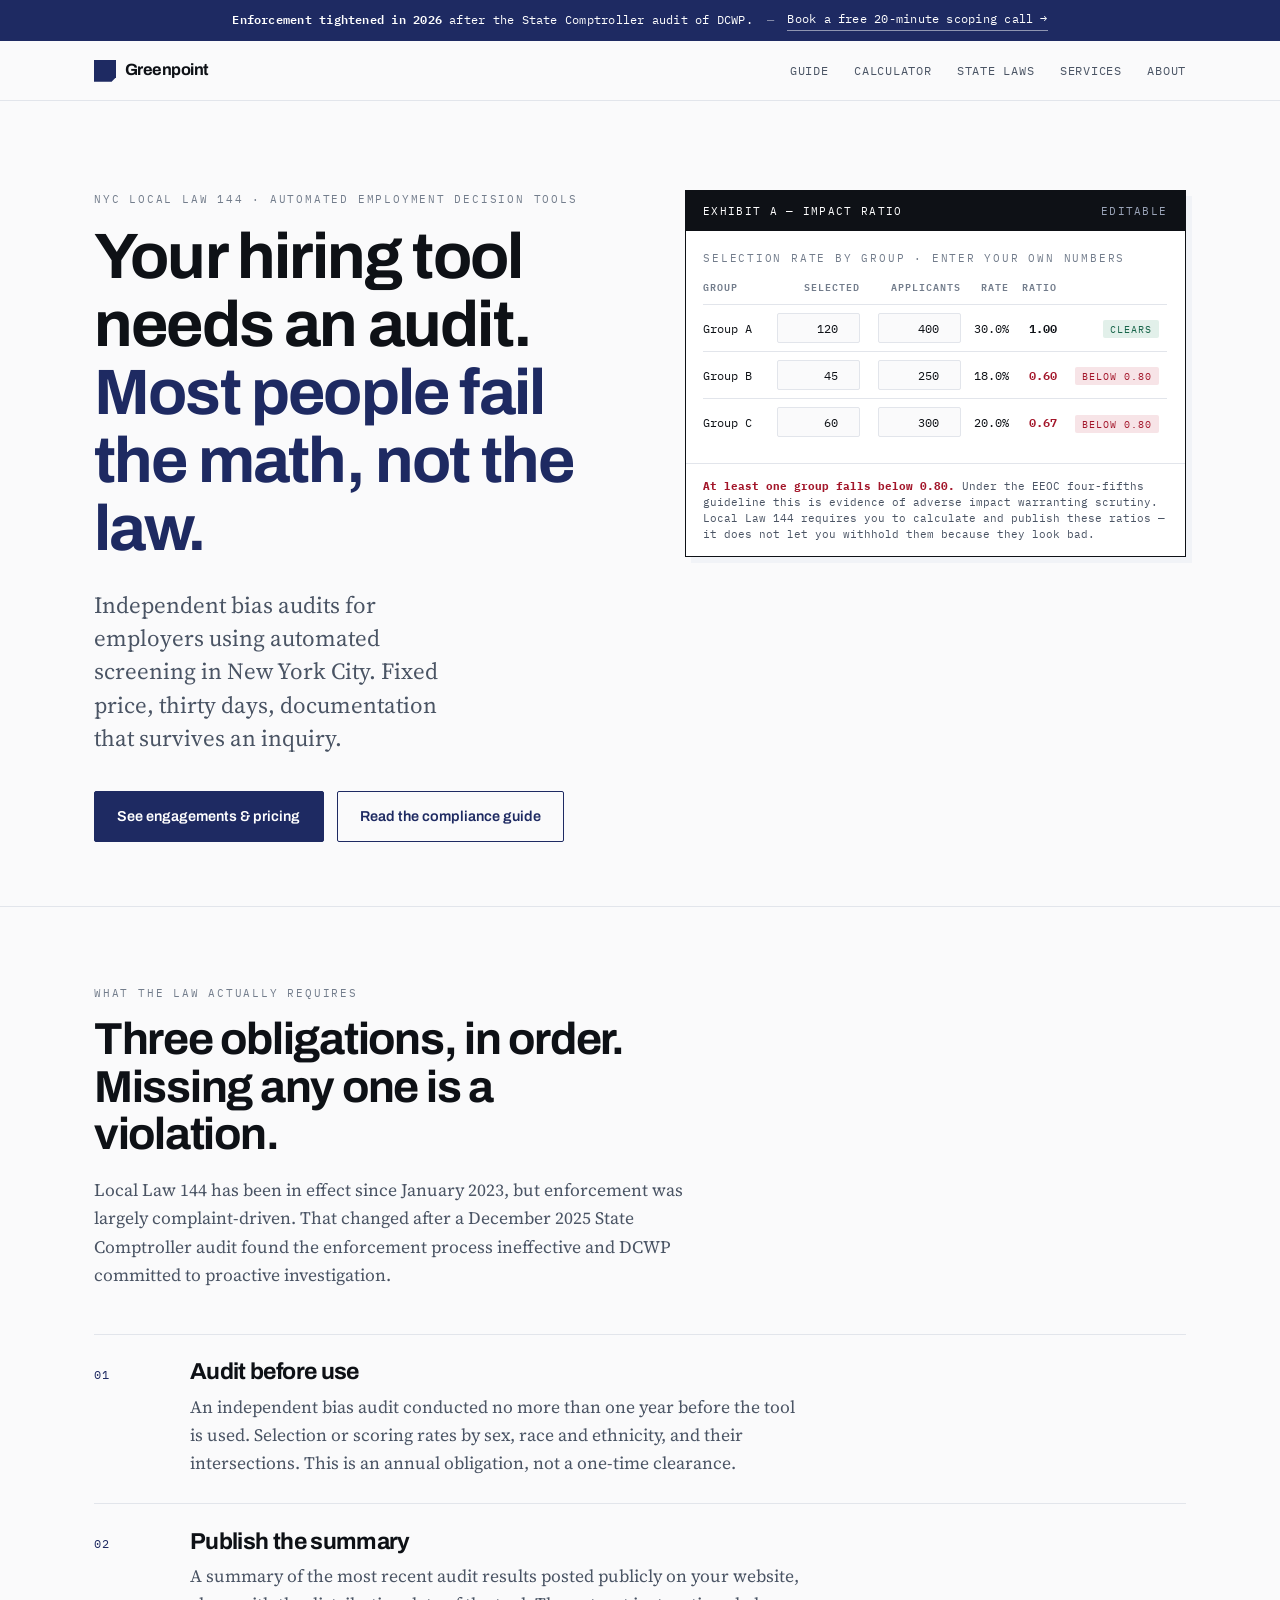
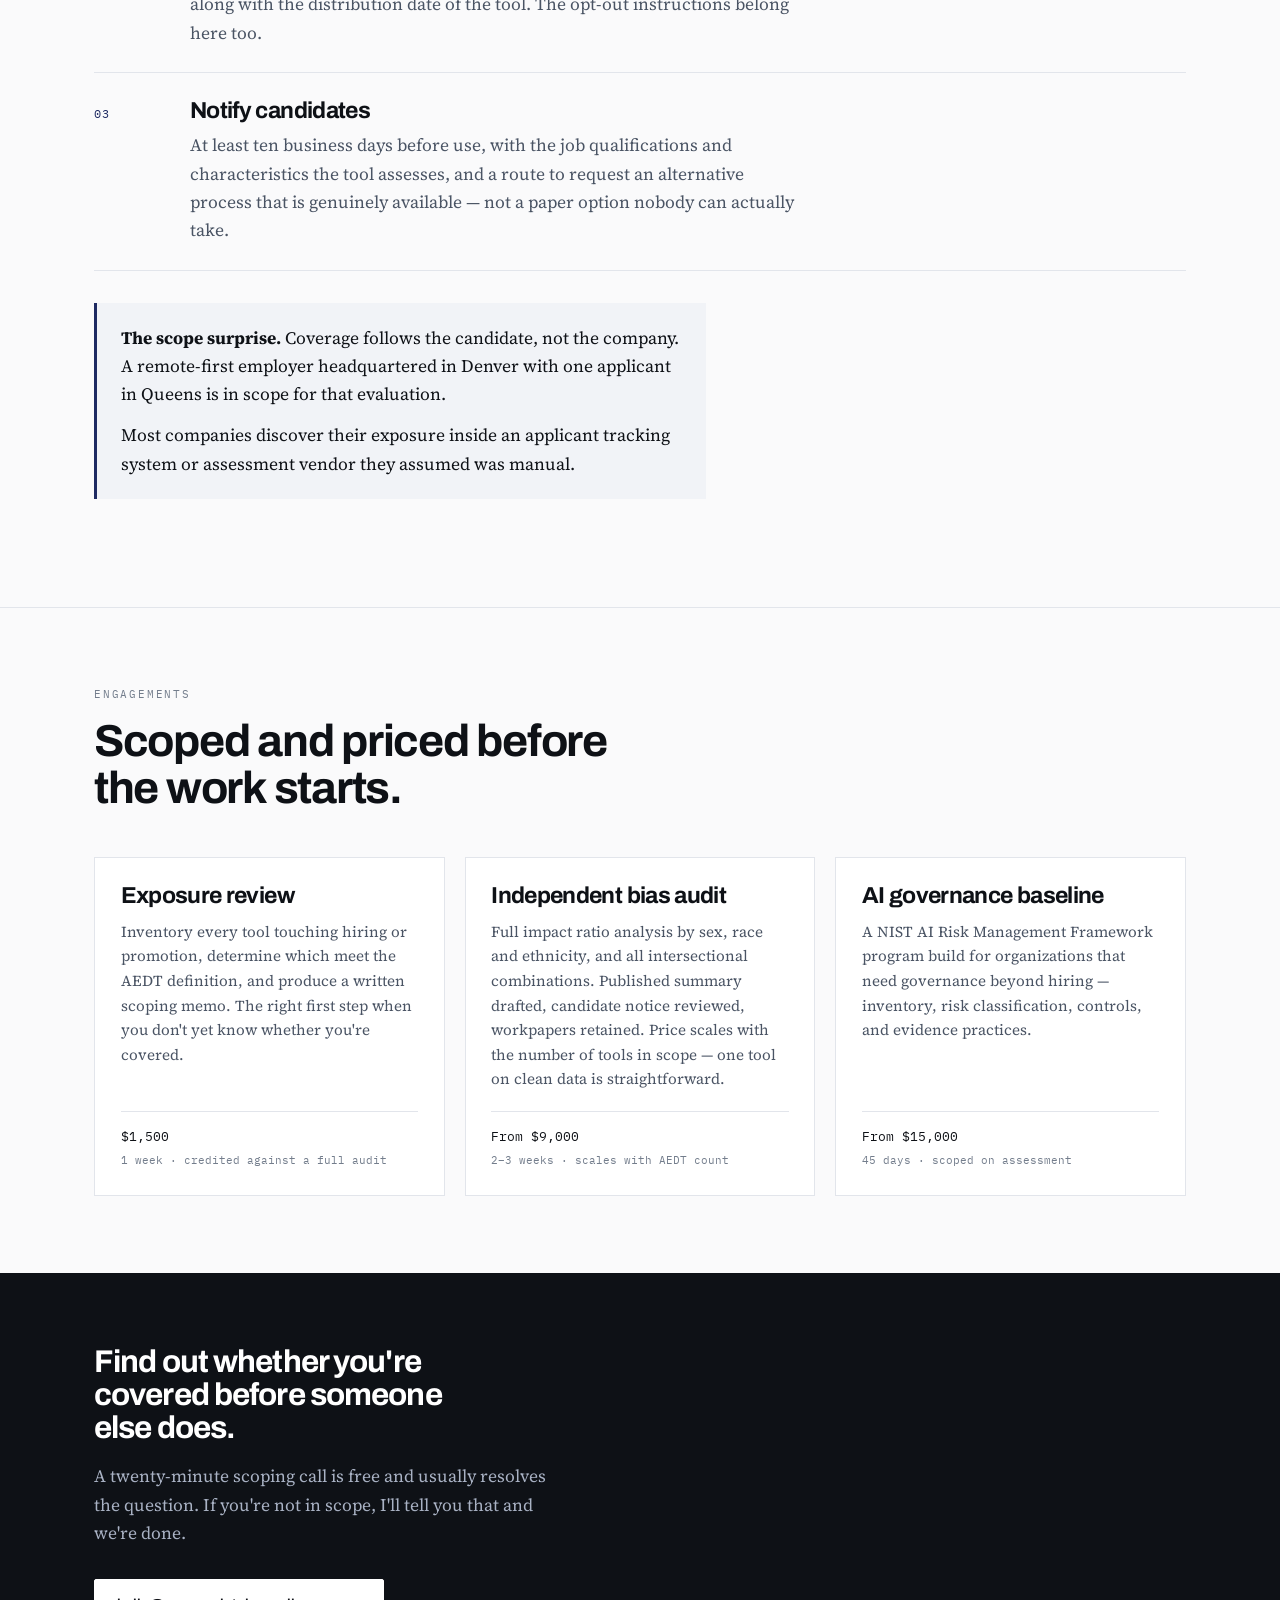
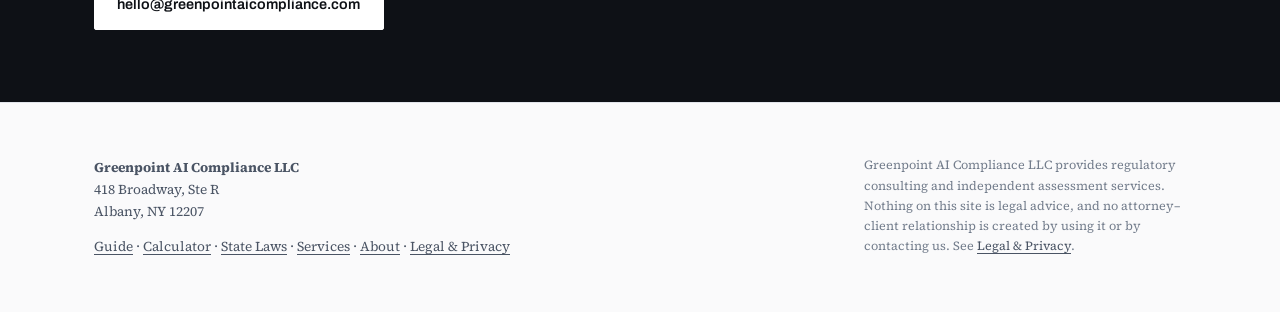
==== index.html @ 009291cb "Add files via upload" ====
<!DOCTYPE html>
<html lang="en">
<head>
<meta charset="utf-8">
<meta name="viewport" content="width=device-width, initial-scale=1">
<title>NYC Local Law 144 Bias Audits | Greenpoint AI Compliance</title>
<meta name="description" content="Independent bias audits for automated employment decision tools under NYC Local Law 144. Fixed-price engagements, audit-ready documentation, delivered in 30 days. Free four-fifths rule calculator.">
<link rel="canonical" href="https://greenpointaicompliance.com/">

<meta property="og:type" content="website">
<meta property="og:title" content="NYC Local Law 144 Bias Audits | Greenpoint AI Compliance">
<meta property="og:description" content="Independent bias audits for automated employment decision tools under NYC Local Law 144. Fixed-price, 30 days, audit-ready.">
<meta property="og:url" content="https://greenpointaicompliance.com/">
<meta name="twitter:card" content="summary_large_image">

<link rel="icon" href="data:image/svg+xml,%3Csvg xmlns=%27http://www.w3.org/2000/svg%27 viewBox=%270 0 32 32%27%3E%3Cpath d=%27M0 0h32v25l-7 7H0z%27 fill=%27%231E2A62%27/%3E%3C/svg%3E">
<link rel="preconnect" href="https://fonts.googleapis.com">
<link rel="preconnect" href="https://fonts.gstatic.com" crossorigin>
<link href="https://fonts.googleapis.com/css2?family=Archivo:wght@500;600;700&family=IBM+Plex+Mono:wght@400;500;600&family=Source+Serif+4:ital,opsz,wght@0,8..60,400;0,8..60,600;1,8..60,400&display=swap" rel="stylesheet">
<style>
/* ============================================================
   Greenpoint AI Compliance — shared stylesheet
   Palette: cool ink + paper, institutional indigo,
   audit-signal crimson/green. Deliberately not warm-cream.
   Type: Archivo (display, tight) / Source Serif 4 (body)
         / IBM Plex Mono (data + labels)
   ============================================================ */

:root {
  --ink:      #0E1116;
  --slate:    #4A5464;
  --slate-lt: #737D8C;
  --paper:    #FAFAFB;
  --panel:    #F1F3F7;
  --rule:     #E2E5EB;
  --indigo:   #1E2A62;
  --indigo-lt:#3A4B96;
  --flag:     #A3162A;
  --pass:     #17654A;

  --maxw: 1140px;
  --measure: 68ch;

  --step--1: clamp(0.82rem, 0.79rem + 0.13vw, 0.89rem);
  --step-0:  clamp(1rem, 0.96rem + 0.2vw, 1.09rem);
  --step-1:  clamp(1.2rem, 1.12rem + 0.4vw, 1.45rem);
  --step-2:  clamp(1.5rem, 1.34rem + 0.78vw, 2rem);
  --step-3:  clamp(1.9rem, 1.6rem + 1.5vw, 2.9rem);
  --step-4:  clamp(2.4rem, 1.85rem + 2.7vw, 4.3rem);
}

*, *::before, *::after { box-sizing: border-box; }

html { scroll-behavior: smooth; }
@media (prefers-reduced-motion: reduce) {
  html { scroll-behavior: auto; }
  *, *::before, *::after { animation-duration: 0.01ms !important; transition-duration: 0.01ms !important; }
}

body {
  margin: 0;
  background: var(--paper);
  color: var(--ink);
  font-family: "Source Serif 4", Georgia, serif;
  font-size: var(--step-0);
  line-height: 1.62;
  -webkit-font-smoothing: antialiased;
}

h1, h2, h3, h4 {
  font-family: Archivo, "Helvetica Neue", Arial, sans-serif;
  letter-spacing: -0.028em;
  line-height: 1.06;
  margin: 0;
  font-weight: 700;
}

a { color: var(--indigo); text-decoration-thickness: 1px; text-underline-offset: 3px; }
a:hover { color: var(--indigo-lt); }
a:focus-visible, button:focus-visible, input:focus-visible {
  outline: 2px solid var(--indigo);
  outline-offset: 3px;
}

.wrap { max-width: var(--maxw); margin-inline: auto; padding-inline: 1.5rem; }

/* ---------- eyebrow / label utility ---------- */
.eyebrow {
  font-family: "IBM Plex Mono", ui-monospace, monospace;
  font-size: 0.7rem;
  letter-spacing: 0.16em;
  text-transform: uppercase;
  color: var(--slate-lt);
  margin: 0 0 0.9rem;
  display: block;
}

/* ---------- header ---------- */
.site-head {
  border-bottom: 1px solid var(--rule);
  background: var(--paper);
  position: sticky; top: 0; z-index: 50;
}
.site-head .wrap {
  display: flex; align-items: center; justify-content: space-between;
  gap: 1.5rem; padding-block: 1rem;
}
.brand {
  font-family: Archivo, sans-serif; font-weight: 700; font-size: 1.02rem;
  letter-spacing: -0.03em; color: var(--ink); text-decoration: none;
  display: flex; align-items: center; gap: 0.55rem;
}
.brand .mark {
  width: 22px; height: 22px; flex: none;
  background: var(--indigo);
  clip-path: polygon(0 0, 100% 0, 100% 80%, 80% 100%, 0 100%);
}
.site-nav { display: flex; gap: 1.6rem; align-items: center; }
.site-nav a {
  font-family: "IBM Plex Mono", monospace; font-size: 0.76rem;
  letter-spacing: 0.06em; text-transform: uppercase;
  color: var(--slate); text-decoration: none;
}
.site-nav a:hover, .site-nav a[aria-current="page"] { color: var(--ink); }
.site-nav a[aria-current="page"] { border-bottom: 2px solid var(--indigo); padding-bottom: 2px; }
@media (max-width: 720px) {
  .site-nav { gap: 1rem; flex-wrap: wrap; justify-content: flex-end; }
  .site-nav a { font-size: 0.68rem; }
}

/* ---------- hero ---------- */
.hero { padding-block: clamp(3rem, 7vw, 6rem) clamp(2.5rem, 5vw, 4.5rem); }
.hero-grid {
  display: grid; gap: clamp(2.5rem, 5vw, 4rem);
  grid-template-columns: minmax(0, 1.05fr) minmax(0, 1fr);
  align-items: start;
}
@media (max-width: 900px) { .hero-grid { grid-template-columns: 1fr; } }

.hero h1 { font-size: var(--step-4); }
.hero h1 em {
  font-style: normal;
  display: block;
  color: var(--indigo);
}
.hero .lede {
  font-size: var(--step-1); color: var(--slate);
  max-width: 34ch; margin: 1.6rem 0 0; line-height: 1.45;
}
.hero-actions { display: flex; flex-wrap: wrap; gap: 0.8rem; margin-top: 2.2rem; }

.btn {
  font-family: Archivo, sans-serif; font-weight: 600; font-size: 0.9rem;
  padding: 0.8rem 1.4rem; border-radius: 2px; text-decoration: none;
  border: 1px solid var(--indigo); display: inline-block;
  transition: background 0.15s ease, color 0.15s ease;
}
.btn-solid { background: var(--indigo); color: #fff; }
.btn-solid:hover { background: var(--ink); border-color: var(--ink); color: #fff; }
.btn-ghost { background: transparent; color: var(--indigo); }
.btn-ghost:hover { background: var(--panel); color: var(--indigo); }

/* ---------- signature: audit exhibit ---------- */
.exhibit {
  border: 1px solid var(--ink);
  background: #fff;
  box-shadow: 6px 6px 0 var(--panel);
}
.exhibit-head {
  background: var(--ink); color: #fff;
  padding: 0.7rem 1.1rem;
  font-family: "IBM Plex Mono", monospace;
  font-size: 0.68rem; letter-spacing: 0.12em; text-transform: uppercase;
  display: flex; justify-content: space-between; gap: 1rem;
}
.exhibit-head span:last-child { color: #9AA4B8; }
.exhibit-body { padding: 1.1rem; }

table.audit {
  width: 100%; border-collapse: collapse;
  font-family: "IBM Plex Mono", monospace; font-size: 0.78rem;
}
table.audit th {
  text-align: left; font-weight: 600; color: var(--slate-lt);
  font-size: 0.64rem; letter-spacing: 0.1em; text-transform: uppercase;
  padding: 0 0.5rem 0.55rem 0; border-bottom: 1px solid var(--rule);
  white-space: nowrap;
}
table.audit th:not(:first-child), table.audit td:not(:first-child) { text-align: right; }
table.audit td {
  padding: 0.5rem 0.5rem 0.5rem 0; border-bottom: 1px solid var(--rule);
  font-variant-numeric: tabular-nums;
}
table.audit tr:last-child td { border-bottom: none; }
table.audit input {
  width: 5.2rem; font: inherit; text-align: right;
  border: 1px solid var(--rule); background: var(--paper);
  padding: 0.25rem 0.4rem; border-radius: 2px; color: var(--ink);
}
table.audit input:hover { border-color: var(--slate-lt); }

.ratio { font-weight: 600; }
.verdict {
  font-size: 0.62rem; letter-spacing: 0.1em; text-transform: uppercase;
  padding: 0.16rem 0.44rem; border-radius: 2px; white-space: nowrap;
}
.verdict.fail { background: #F7E4E7; color: var(--flag); }
.verdict.pass { background: #E2F0EA; color: var(--pass); }
.exhibit-foot {
  border-top: 1px solid var(--rule); padding: 0.85rem 1.1rem;
  font-family: "IBM Plex Mono", monospace; font-size: 0.68rem;
  color: var(--slate); line-height: 1.5;
}
.exhibit-foot strong { color: var(--ink); }

/* ---------- generic sections ---------- */
.section { padding-block: clamp(3rem, 6vw, 5.5rem); border-top: 1px solid var(--rule); }
.section-title { font-size: var(--step-3); max-width: 20ch; }
.section-intro { color: var(--slate); max-width: var(--measure); margin-top: 1.1rem; }

/* obligations — a real ordered sequence, so numbering earns its place */
.steps { list-style: none; padding: 0; margin: 2.8rem 0 0; display: grid; gap: 0; }
.steps li {
  display: grid; grid-template-columns: 4.5rem 1fr; gap: 1.5rem;
  padding: 1.6rem 0; border-top: 1px solid var(--rule);
}
.steps li:last-child { border-bottom: 1px solid var(--rule); }
.steps .num {
  font-family: "IBM Plex Mono", monospace; font-size: 0.72rem;
  color: var(--indigo); letter-spacing: 0.1em; padding-top: 0.35rem;
}
.steps h3 { font-size: var(--step-1); margin-bottom: 0.5rem; }
.steps p { margin: 0; color: var(--slate); max-width: var(--measure); }
@media (max-width: 620px) {
  .steps li { grid-template-columns: 1fr; gap: 0.5rem; }
}

/* cards */
.cards { display: grid; gap: 1.25rem; margin-top: 2.8rem; grid-template-columns: repeat(3, 1fr); }
@media (max-width: 880px) { .cards { grid-template-columns: 1fr; } }
.card {
  border: 1px solid var(--rule); background: #fff; padding: 1.6rem;
  display: flex; flex-direction: column;
}
.card h3 { font-size: var(--step-1); margin-bottom: 0.7rem; }
.card p { color: var(--slate); margin: 0 0 1.2rem; font-size: 0.95rem; }
.card .price {
  font-family: "IBM Plex Mono", monospace; font-size: 0.8rem;
  color: var(--ink); border-top: 1px solid var(--rule);
  padding-top: 0.9rem; margin-top: auto;
}
.card .price span { display: block; color: var(--slate-lt); font-size: 0.7rem; margin-top: 0.25rem; }

/* callout */
.callout {
  border-left: 3px solid var(--indigo); background: var(--panel);
  padding: 1.3rem 1.5rem; margin: 2rem 0; max-width: var(--measure);
}
.callout p { margin: 0; }
.callout p + p { margin-top: 0.8rem; }

/* prose (guide page) */
.prose { max-width: var(--measure); }
.prose h2 { font-size: var(--step-2); margin: 3rem 0 1rem; }
.prose h3 { font-size: var(--step-1); margin: 2.2rem 0 0.7rem; }
.prose p { margin: 0 0 1.1rem; }
.prose ul, .prose ol { margin: 0 0 1.3rem; padding-left: 1.3rem; }
.prose li { margin-bottom: 0.5rem; }
.prose table {
  width: 100%; border-collapse: collapse; margin: 1.5rem 0;
  font-family: "IBM Plex Mono", monospace; font-size: 0.78rem;
}
.prose table th {
  text-align: left; background: var(--panel); padding: 0.6rem 0.7rem;
  font-size: 0.66rem; letter-spacing: 0.08em; text-transform: uppercase;
  border: 1px solid var(--rule);
}
.prose table td { padding: 0.6rem 0.7rem; border: 1px solid var(--rule); }

.toc {
  border: 1px solid var(--rule); background: #fff;
  padding: 1.3rem 1.5rem; margin: 2rem 0 2.5rem;
}
.toc p {
  font-family: "IBM Plex Mono", monospace; font-size: 0.68rem;
  letter-spacing: 0.12em; text-transform: uppercase; color: var(--slate-lt);
  margin: 0 0 0.8rem;
}
.toc ol { margin: 0; padding-left: 1.2rem; }
.toc li { margin-bottom: 0.35rem; font-size: 0.94rem; }

/* page header for interior pages */
.page-head { padding-block: clamp(2.8rem, 6vw, 4.5rem) 0; }
.page-head h1 { font-size: var(--step-3); max-width: 22ch; }
.page-head .lede { color: var(--slate); max-width: var(--measure); margin-top: 1.2rem; font-size: var(--step-1); line-height: 1.45; }
.meta {
  font-family: "IBM Plex Mono", monospace; font-size: 0.7rem;
  color: var(--slate-lt); margin-top: 1.5rem; letter-spacing: 0.04em;
}

/* CTA band */
.cta-band { background: var(--ink); color: #fff; padding-block: clamp(3rem, 6vw, 4.5rem); }
.cta-band h2 { font-size: var(--step-2); max-width: 20ch; color: #fff; }
.cta-band p { color: #A9B2C4; max-width: 52ch; margin: 1.1rem 0 2rem; }
.cta-band .btn-solid { background: #fff; color: var(--ink); border-color: #fff; }
.cta-band .btn-solid:hover { background: var(--indigo-lt); border-color: var(--indigo-lt); color: #fff; }

/* footer */
.site-foot {
  border-top: 1px solid var(--rule); padding-block: 2.5rem;
  font-size: 0.85rem; color: var(--slate);
}
.site-foot .wrap { display: flex; flex-wrap: wrap; gap: 1.5rem; justify-content: space-between; }
.site-foot a { color: var(--slate); }
.site-foot .disclaimer { max-width: 46ch; font-size: 0.78rem; color: var(--slate-lt); }

/* reveal */
.reveal { opacity: 0; transform: translateY(12px); transition: opacity 0.5s ease, transform 0.5s ease; }
.reveal.in { opacity: 1; transform: none; }
@media (prefers-reduced-motion: reduce) { .reveal { opacity: 1; transform: none; } }

/* ============================================================
   RESPONSIVE — mobile corrections
   ============================================================ */

/* Header: stack brand over nav, drop sticky (2 rows eats too much
   viewport on a phone), tighten type. */
@media (max-width: 660px) {
  .site-head { position: static; }
  .site-head .wrap {
    flex-direction: column; align-items: flex-start;
    gap: 0.7rem; padding-block: 0.85rem;
  }
  .brand { font-size: 0.95rem; }
  .site-nav {
    width: 100%; justify-content: flex-start;
    gap: 1.15rem; flex-wrap: wrap;
  }
  .site-nav a { font-size: 0.66rem; letter-spacing: 0.05em; }
}

/* Signature exhibit: six columns will not fit a 375px screen.
   Drop the derived Rate column, shrink inputs, allow scroll as
   a last-resort fallback. */
@media (max-width: 640px) {
  .exhibit { box-shadow: 4px 4px 0 var(--panel); }
  .exhibit-body { padding: 0.85rem; overflow-x: auto; }
  table.audit { font-size: 0.72rem; }
  table.audit th:nth-child(4), table.audit td:nth-child(4) { display: none; }
  table.audit th { font-size: 0.58rem; padding-right: 0.3rem; }
  table.audit td { padding-right: 0.3rem; }
  table.audit input { width: 3.5rem; padding: 0.22rem 0.3rem; }
  .verdict { font-size: 0.56rem; padding: 0.14rem 0.32rem; }
  .exhibit-head { font-size: 0.62rem; padding: 0.6rem 0.85rem; }
  .exhibit-foot { padding: 0.75rem 0.85rem; font-size: 0.64rem; }
}

/* Hero: tighten the stack so the exhibit is visible sooner */
@media (max-width: 900px) {
  .hero { padding-block: 2.2rem 2.5rem; }
  .hero .lede { max-width: none; margin-top: 1.1rem; }
  .hero-actions { margin-top: 1.6rem; }
  .btn { padding: 0.72rem 1.15rem; font-size: 0.85rem; }
}

/* Cards and prose breathing room on small screens */
@media (max-width: 560px) {
  .wrap { padding-inline: 1.15rem; }
  .card { padding: 1.25rem; }
  .callout { padding: 1.1rem 1.15rem; }
  .prose table { font-size: 0.68rem; display: block; overflow-x: auto; }
  .site-foot .wrap { flex-direction: column; gap: 1.1rem; }
}

/* Wide data tables on the tracker page */
.table-scroll { overflow-x: auto; margin: 1.5rem 0; -webkit-overflow-scrolling: touch; }
.table-scroll table { margin: 0; min-width: 680px; }
.scroll-hint {
  font-family: "IBM Plex Mono", monospace; font-size: 0.64rem;
  color: var(--slate-lt); letter-spacing: 0.08em; text-transform: uppercase;
  margin: 0 0 0.4rem; display: none;
}
@media (max-width: 720px) { .scroll-hint { display: block; } }

/* Status pills for the tracker */
.pill {
  font-family: "IBM Plex Mono", monospace; font-size: 0.6rem;
  letter-spacing: 0.08em; text-transform: uppercase;
  padding: 0.16rem 0.44rem; border-radius: 2px; white-space: nowrap;
}
.pill.live { background: #E2F0EA; color: var(--pass); }
.pill.pending { background: #FBF0DC; color: #8A6100; }
.pill.uncertain { background: #F7E4E7; color: var(--flag); }

/* ---------- top announcement / CTA bar ---------- */
.cta-bar {
  background: var(--indigo); color: #fff;
  font-family: "IBM Plex Mono", monospace;
  font-size: 0.72rem; letter-spacing: 0.02em;
  border-bottom: 1px solid var(--indigo);
}
.cta-bar .wrap {
  display: flex; align-items: center; justify-content: center;
  gap: 0.85rem; padding-block: 0.62rem; flex-wrap: wrap; text-align: center;
}
.cta-bar strong { font-weight: 600; }
.cta-bar a {
  color: #fff; text-decoration: none;
  border-bottom: 1px solid rgba(255,255,255,0.5);
  padding-bottom: 1px; white-space: nowrap;
}
.cta-bar a:hover { color: #fff; border-bottom-color: #fff; }
.cta-bar .dot { color: rgba(255,255,255,0.45); }
@media (max-width: 660px) {
  .cta-bar { font-size: 0.65rem; }
  .cta-bar .wrap { gap: 0.4rem; padding-block: 0.55rem; line-height: 1.5; }
  .cta-bar .dot { display: none; }
}

</style>

<script type="application/ld+json">
{
  "@context": "https://schema.org",
  "@type": "ProfessionalService",
  "name": "Greenpoint AI Compliance LLC",
  "description": "Independent bias audits for automated employment decision tools under NYC Local Law 144, and AI governance program builds under the NIST AI Risk Management Framework.",
  "url": "https://greenpointaicompliance.com/",
  "areaServed": { "@type": "City", "name": "New York City" },
  "knowsAbout": ["NYC Local Law 144", "Automated Employment Decision Tools", "Algorithmic bias auditing", "NIST AI Risk Management Framework", "EU AI Act", "Adverse impact analysis"],
  "serviceType": "AI compliance consulting"
}
</script>
<script type="application/ld+json">
{
  "@context": "https://schema.org",
  "@type": "FAQPage",
  "mainEntity": [
    {
      "@type": "Question",
      "name": "Who has to comply with NYC Local Law 144?",
      "acceptedAnswer": { "@type": "Answer", "text": "Employers and employment agencies that use an automated employment decision tool to substantially assist hiring or promotion decisions for candidates or employees located in New York City. The law applies based on where the candidate resides, not where the employer is headquartered, so a fully remote company with one applicant in the five boroughs is in scope." }
    },
    {
      "@type": "Question",
      "name": "How often is a bias audit required?",
      "acceptedAnswer": { "@type": "Answer", "text": "Annually. The audit must have been conducted no more than one year before the tool is used, which makes it a recurring obligation rather than a one-time project." }
    },
    {
      "@type": "Question",
      "name": "What is the four-fifths rule?",
      "acceptedAnswer": { "@type": "Answer", "text": "An impact ratio compares the selection rate of each demographic group against the most-selected group. Under the EEOC's four-fifths guideline, a ratio below 0.80 is treated as evidence of adverse impact warranting further scrutiny. Local Law 144 requires impact ratios to be calculated and published, though it does not itself set 0.80 as a pass-fail line." }
    },
    {
      "@type": "Question",
      "name": "Who qualifies as an independent auditor?",
      "acceptedAnswer": { "@type": "Answer", "text": "A person or firm not involved in using, developing, or distributing the tool, and with no employment or financial relationship with the employer that would compromise independence. DCWP does not maintain an approved auditor list, so the selection is the employer's responsibility." }
    }
  ]
}
</script>
</head>
<body>

<div class="cta-bar"><div class="wrap">
<span><strong>Enforcement tightened in 2026</strong> after the State Comptroller audit of DCWP.</span>
<span class="dot">&mdash;</span>
<a href="mailto:hello@greenpointaicompliance.com">Book a free 20-minute scoping call &rarr;</a>
</div></div>
<header class="site-head"><div class="wrap">
<a class="brand" href="index.html"><span class="mark" aria-hidden="true"></span>Greenpoint</a>
<nav class="site-nav" aria-label="Main">
<a href="nyc-local-law-144-bias-audit-guide.html">Guide</a>
<a href="four-fifths-rule-calculator.html">Calculator</a>
<a href="ai-hiring-laws-by-state.html">State Laws</a>
<a href="services.html">Services</a>
<a href="about.html">About</a>
</nav></div></header>

<main>

<section class="hero">
  <div class="wrap hero-grid">
    <div>
      <span class="eyebrow">NYC Local Law 144 &middot; Automated Employment Decision Tools</span>
      <h1>Your hiring tool needs an audit.<em>Most people fail the math, not the law.</em></h1>
      <p class="lede">Independent bias audits for employers using automated screening in New York City. Fixed price, thirty days, documentation that survives an inquiry.</p>
      <div class="hero-actions">
        <a class="btn btn-solid" href="services.html">See engagements &amp; pricing</a>
        <a class="btn btn-ghost" href="nyc-local-law-144-bias-audit-guide.html">Read the compliance guide</a>
      </div>
    </div>

    <div class="exhibit" id="calculator">
      <div class="exhibit-head">
        <span>Exhibit A &mdash; Impact ratio</span>
        <span>Editable</span>
      </div>
      <div class="exhibit-body">
        <p class="eyebrow" style="margin-bottom:0.7rem">Selection rate by group &middot; enter your own numbers</p>
        <table class="audit">
          <caption class="sr-only">Four-fifths rule impact ratio calculator</caption>
          <thead>
            <tr>
              <th scope="col">Group</th>
              <th scope="col">Selected</th>
              <th scope="col">Applicants</th>
              <th scope="col">Rate</th>
              <th scope="col">Ratio</th>
              <th scope="col"><span class="sr-only">Result</span></th>
            </tr>
          </thead>
          <tbody id="rows">
            <tr data-group="Group A">
              <td>Group A</td>
              <td><input type="number" min="0" value="120" aria-label="Group A selected"></td>
              <td><input type="number" min="1" value="400" aria-label="Group A applicants"></td>
              <td class="rate">&mdash;</td><td class="ratio">&mdash;</td><td class="flagcell"></td>
            </tr>
            <tr data-group="Group B">
              <td>Group B</td>
              <td><input type="number" min="0" value="45" aria-label="Group B selected"></td>
              <td><input type="number" min="1" value="250" aria-label="Group B applicants"></td>
              <td class="rate">&mdash;</td><td class="ratio">&mdash;</td><td class="flagcell"></td>
            </tr>
            <tr data-group="Group C">
              <td>Group C</td>
              <td><input type="number" min="0" value="60" aria-label="Group C selected"></td>
              <td><input type="number" min="1" value="300" aria-label="Group C applicants"></td>
              <td class="rate">&mdash;</td><td class="ratio">&mdash;</td><td class="flagcell"></td>
            </tr>
          </tbody>
        </table>
      </div>
      <div class="exhibit-foot" id="verdict-note">
        <strong>Impact ratio</strong> = each group's selection rate divided by the highest group's rate. Under the EEOC four-fifths guideline, below <strong>0.80</strong> is treated as evidence of adverse impact.
      </div>
    </div>
  </div>
</section>

<section class="section">
  <div class="wrap">
    <span class="eyebrow">What the law actually requires</span>
    <h2 class="section-title">Three obligations, in order. Missing any one is a violation.</h2>
    <p class="section-intro">Local Law 144 has been in effect since January 2023, but enforcement was largely complaint-driven. That changed after a December 2025 State Comptroller audit found the enforcement process ineffective and DCWP committed to proactive investigation.</p>
    <ol class="steps">
      <li>
        <span class="num">01</span>
        <div>
          <h3>Audit before use</h3>
          <p>An independent bias audit conducted no more than one year before the tool is used. Selection or scoring rates by sex, race and ethnicity, and their intersections. This is an annual obligation, not a one-time clearance.</p>
        </div>
      </li>
      <li>
        <span class="num">02</span>
        <div>
          <h3>Publish the summary</h3>
          <p>A summary of the most recent audit results posted publicly on your website, along with the distribution date of the tool. The opt-out instructions belong here too.</p>
        </div>
      </li>
      <li>
        <span class="num">03</span>
        <div>
          <h3>Notify candidates</h3>
          <p>At least ten business days before use, with the job qualifications and characteristics the tool assesses, and a route to request an alternative process that is genuinely available &mdash; not a paper option nobody can actually take.</p>
        </div>
      </li>
    </ol>
    <div class="callout">
      <p><strong>The scope surprise.</strong> Coverage follows the candidate, not the company. A remote-first employer headquartered in Denver with one applicant in Queens is in scope for that evaluation.</p>
      <p>Most companies discover their exposure inside an applicant tracking system or assessment vendor they assumed was manual.</p>
    </div>
  </div>
</section>

<section class="section">
  <div class="wrap">
    <span class="eyebrow">Engagements</span>
    <h2 class="section-title">Scoped and priced before the work starts.</h2>
    <div class="cards">
      <article class="card">
        <h3>Exposure review</h3>
        <p>Inventory every tool touching hiring or promotion, determine which meet the AEDT definition, and produce a written scoping memo. The right first step when you don't yet know whether you're covered.</p>
        <div class="price">$1,500<span>1 week &middot; credited against a full audit</span></div>
      </article>
      <article class="card">
        <h3>Independent bias audit</h3>
        <p>Full impact ratio analysis by sex, race and ethnicity, and all intersectional combinations. Published summary drafted, candidate notice reviewed, workpapers retained. Price scales with the number of tools in scope &mdash; one tool on clean data is straightforward.</p>
        <div class="price">From $9,000<span>2&ndash;3 weeks &middot; scales with AEDT count</span></div>
      </article>
      <article class="card">
        <h3>AI governance baseline</h3>
        <p>A NIST AI Risk Management Framework program build for organizations that need governance beyond hiring &mdash; inventory, risk classification, controls, and evidence practices.</p>
        <div class="price">From $15,000<span>45 days &middot; scoped on assessment</span></div>
      </article>
    </div>
  </div>
</section>

<section class="cta-band">
  <div class="wrap">
    <h2>Find out whether you're covered before someone else does.</h2>
    <p>A twenty-minute scoping call is free and usually resolves the question. If you're not in scope, I'll tell you that and we're done.</p>
    <a class="btn btn-solid" href="mailto:hello@greenpointaicompliance.com">hello@greenpointaicompliance.com</a>
  </div>
</section>

</main>

<footer class="site-foot"><div class="wrap">
<div><p><strong>Greenpoint AI Compliance LLC</strong><br>418 Broadway, Ste R<br>Albany, NY 12207</p>
<p><a href="nyc-local-law-144-bias-audit-guide.html">Guide</a> &middot; <a href="four-fifths-rule-calculator.html">Calculator</a> &middot; <a href="ai-hiring-laws-by-state.html">State Laws</a> &middot; <a href="services.html">Services</a> &middot; <a href="about.html">About</a> &middot; <a href="legal.html">Legal &amp; Privacy</a></p></div>
<p class="disclaimer">Greenpoint AI Compliance LLC provides regulatory consulting and independent assessment services. Nothing on this site is legal advice, and no attorney&ndash;client relationship is created by using it or by contacting us. See <a href="legal.html">Legal &amp; Privacy</a>.</p>
</div></footer>

<style>.sr-only{position:absolute;width:1px;height:1px;padding:0;margin:-1px;overflow:hidden;clip:rect(0,0,0,0);white-space:nowrap;border:0}</style>
<script>
(function () {
  var rows = document.querySelectorAll('#rows tr');
  var note = document.getElementById('verdict-note');

  function compute() {
    var data = [];
    rows.forEach(function (tr) {
      var inputs = tr.querySelectorAll('input');
      var sel = parseFloat(inputs[0].value);
      var app = parseFloat(inputs[1].value);
      var rate = (isFinite(sel) && isFinite(app) && app > 0) ? sel / app : null;
      data.push({ tr: tr, rate: rate });
    });

    var best = 0;
    data.forEach(function (d) { if (d.rate !== null && d.rate > best) best = d.rate; });

    var anyFail = false;
    data.forEach(function (d) {
      var rateCell = d.tr.querySelector('.rate');
      var ratioCell = d.tr.querySelector('.ratio');
      var flagCell = d.tr.querySelector('.flagcell');
      if (d.rate === null || best === 0) {
        rateCell.textContent = '—'; ratioCell.textContent = '—'; flagCell.innerHTML = '';
        return;
      }
      var ratio = d.rate / best;
      rateCell.textContent = (d.rate * 100).toFixed(1) + '%';
      ratioCell.textContent = ratio.toFixed(2);
      var fails = ratio < 0.8;
      if (fails) anyFail = true;
      flagCell.innerHTML = '<span class="verdict ' + (fails ? 'fail' : 'pass') + '">' +
        (fails ? 'Below 0.80' : 'Clears') + '</span>';
      ratioCell.style.color = fails ? 'var(--flag)' : 'var(--ink)';
    });

    note.innerHTML = anyFail
      ? '<strong style="color:var(--flag)">At least one group falls below 0.80.</strong> Under the EEOC four-fifths guideline this is evidence of adverse impact warranting scrutiny. Local Law 144 requires you to calculate and publish these ratios — it does not let you withhold them because they look bad.'
      : '<strong>Impact ratio</strong> = each group\'s selection rate divided by the highest group\'s rate. Under the EEOC four-fifths guideline, below <strong>0.80</strong> is treated as evidence of adverse impact.';
  }

  document.querySelectorAll('#rows input').forEach(function (i) {
    i.addEventListener('input', compute);
  });
  compute();

  if ('IntersectionObserver' in window) {
    var io = new IntersectionObserver(function (entries) {
      entries.forEach(function (e) { if (e.isIntersecting) { e.target.classList.add('in'); io.unobserve(e.target); } });
    }, { threshold: 0.12 });
    document.querySelectorAll('.reveal').forEach(function (el) { io.observe(el); });
  }
})();
</script>
</body>
</html>
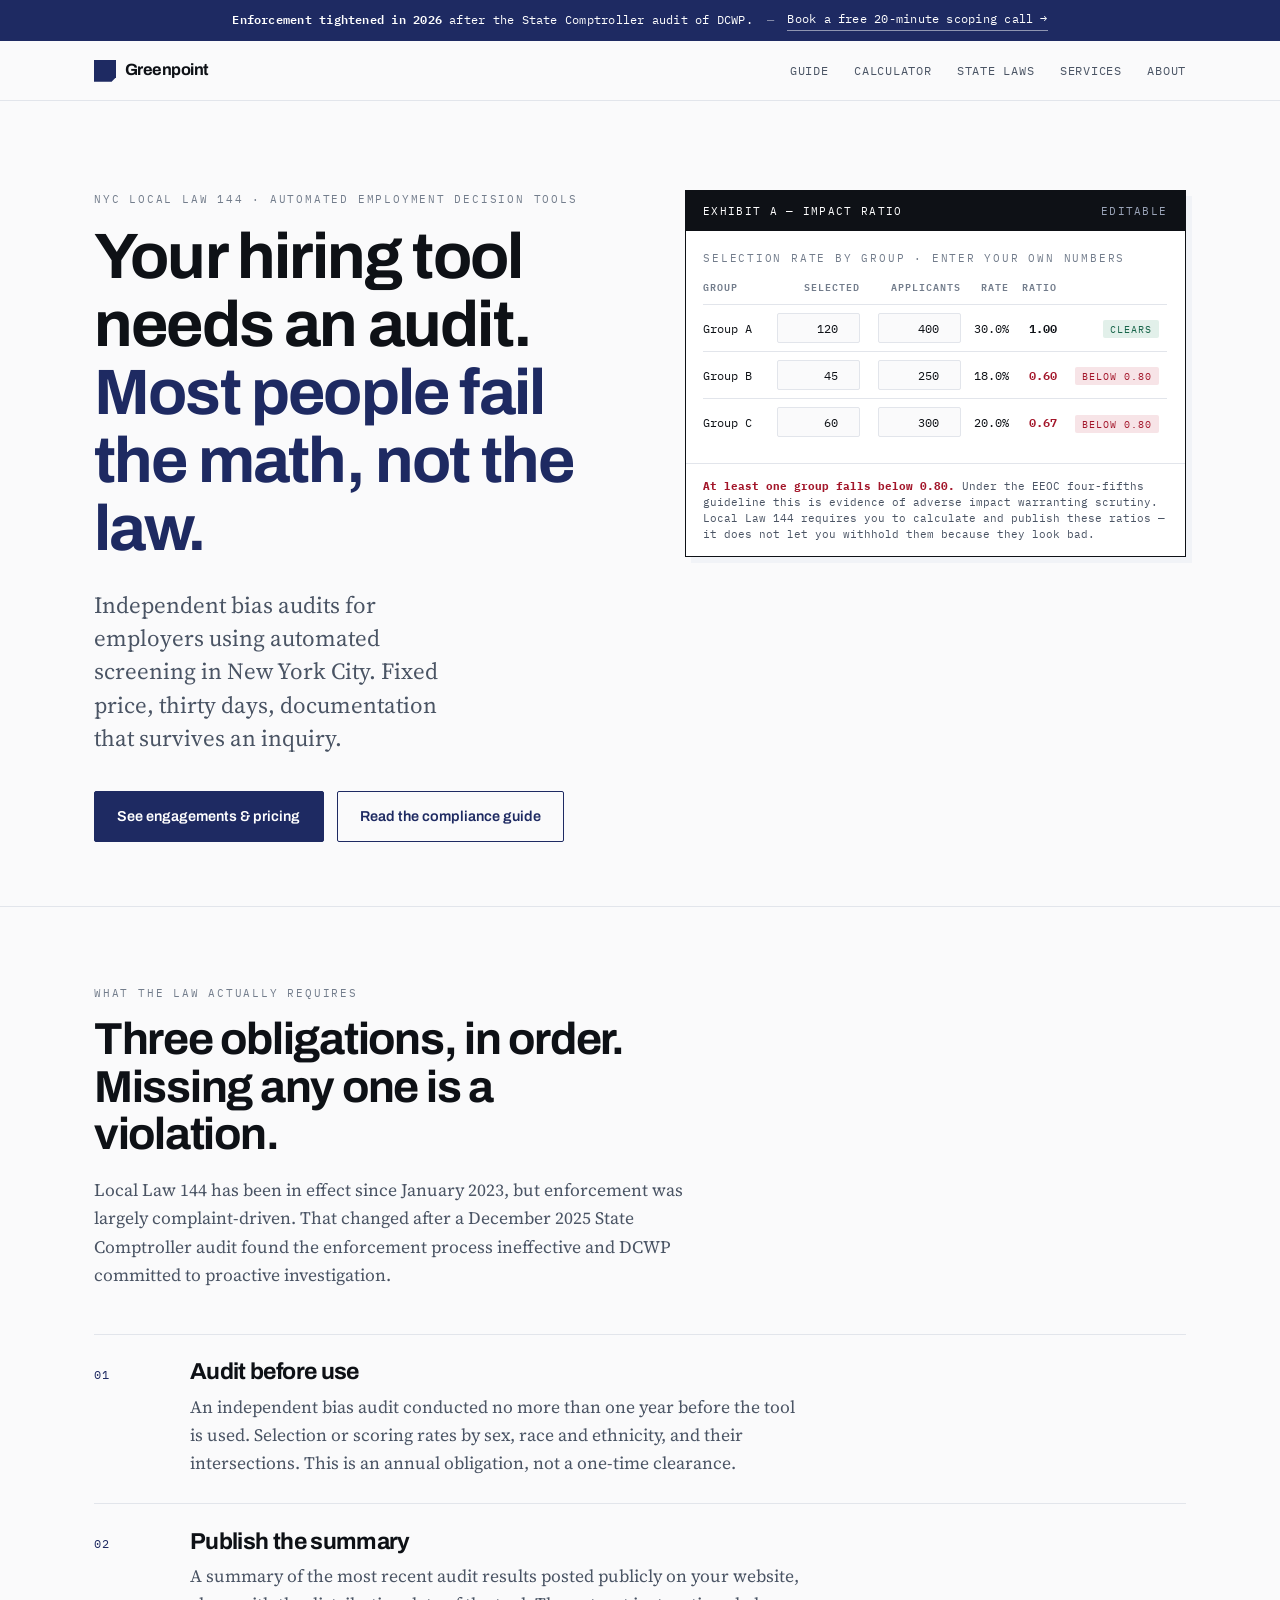
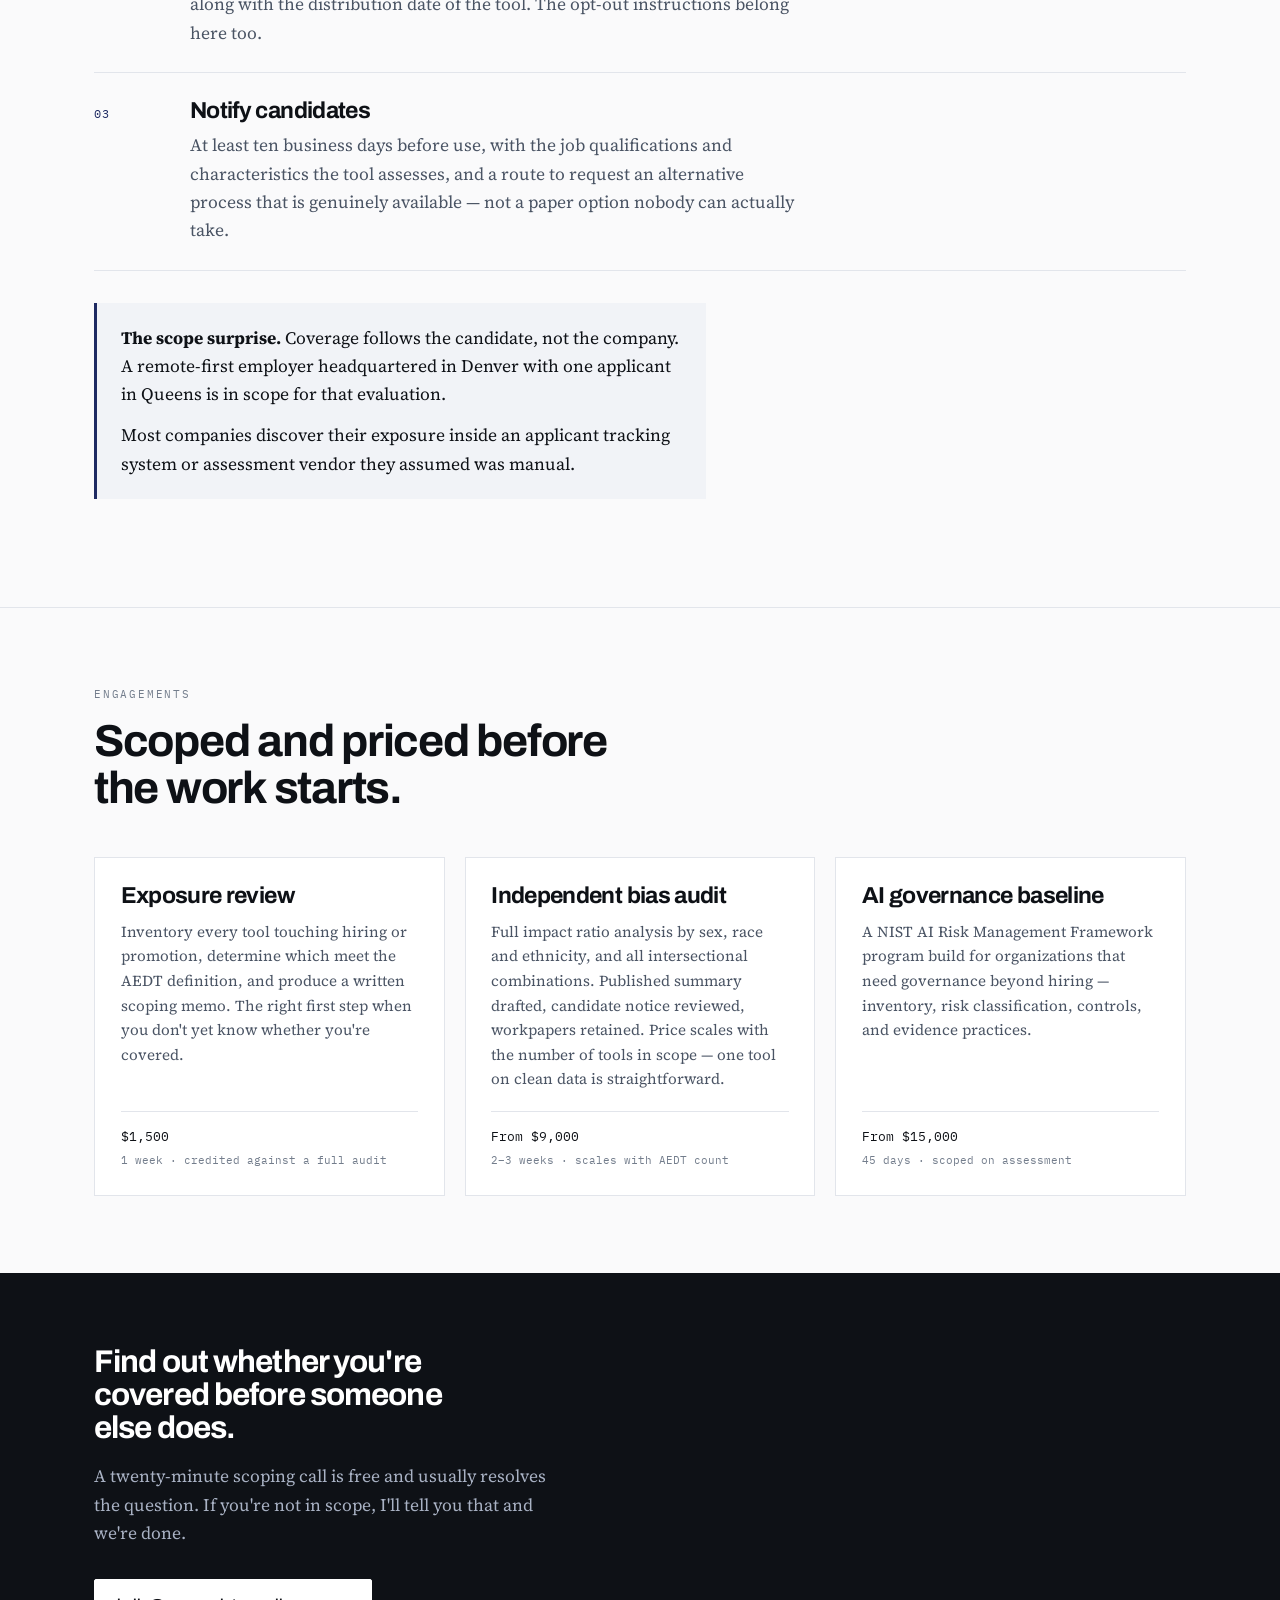
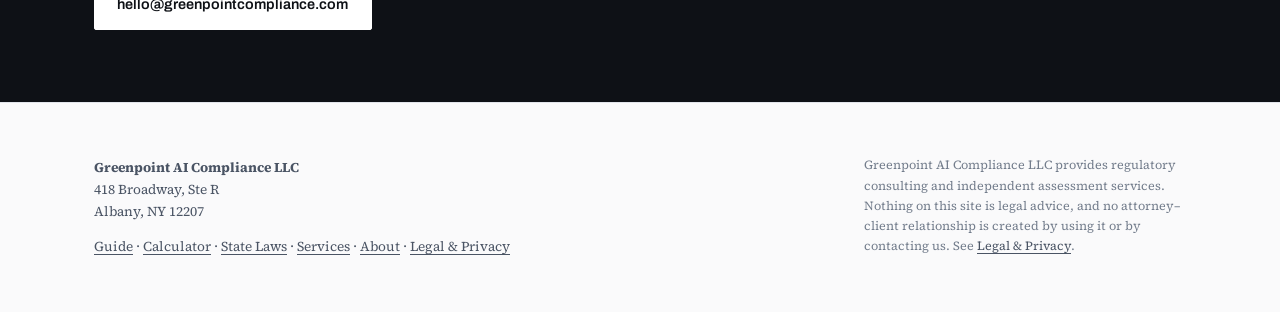
==== commit 9afa66a2: "Add files via upload" ====
--- a/index.html
+++ b/index.html
@@ -465,7 +465,7 @@
 <div class="cta-bar"><div class="wrap">
 <span><strong>Enforcement tightened in 2026</strong> after the State Comptroller audit of DCWP.</span>
 <span class="dot">&mdash;</span>
-<a href="mailto:hello@greenpointaicompliance.com">Book a free 20-minute scoping call &rarr;</a>
+<a href="mailto:hello@greenpointcompliance.com">Book a free 20-minute scoping call &rarr;</a>
 </div></div>
 <header class="site-head"><div class="wrap">
 <a class="brand" href="index.html"><span class="mark" aria-hidden="true"></span>Greenpoint</a>
@@ -602,7 +602,7 @@
   <div class="wrap">
     <h2>Find out whether you're covered before someone else does.</h2>
     <p>A twenty-minute scoping call is free and usually resolves the question. If you're not in scope, I'll tell you that and we're done.</p>
-    <a class="btn btn-solid" href="mailto:hello@greenpointaicompliance.com">hello@greenpointaicompliance.com</a>
+    <a class="btn btn-solid" href="mailto:hello@greenpointcompliance.com">hello@greenpointcompliance.com</a>
   </div>
 </section>
 
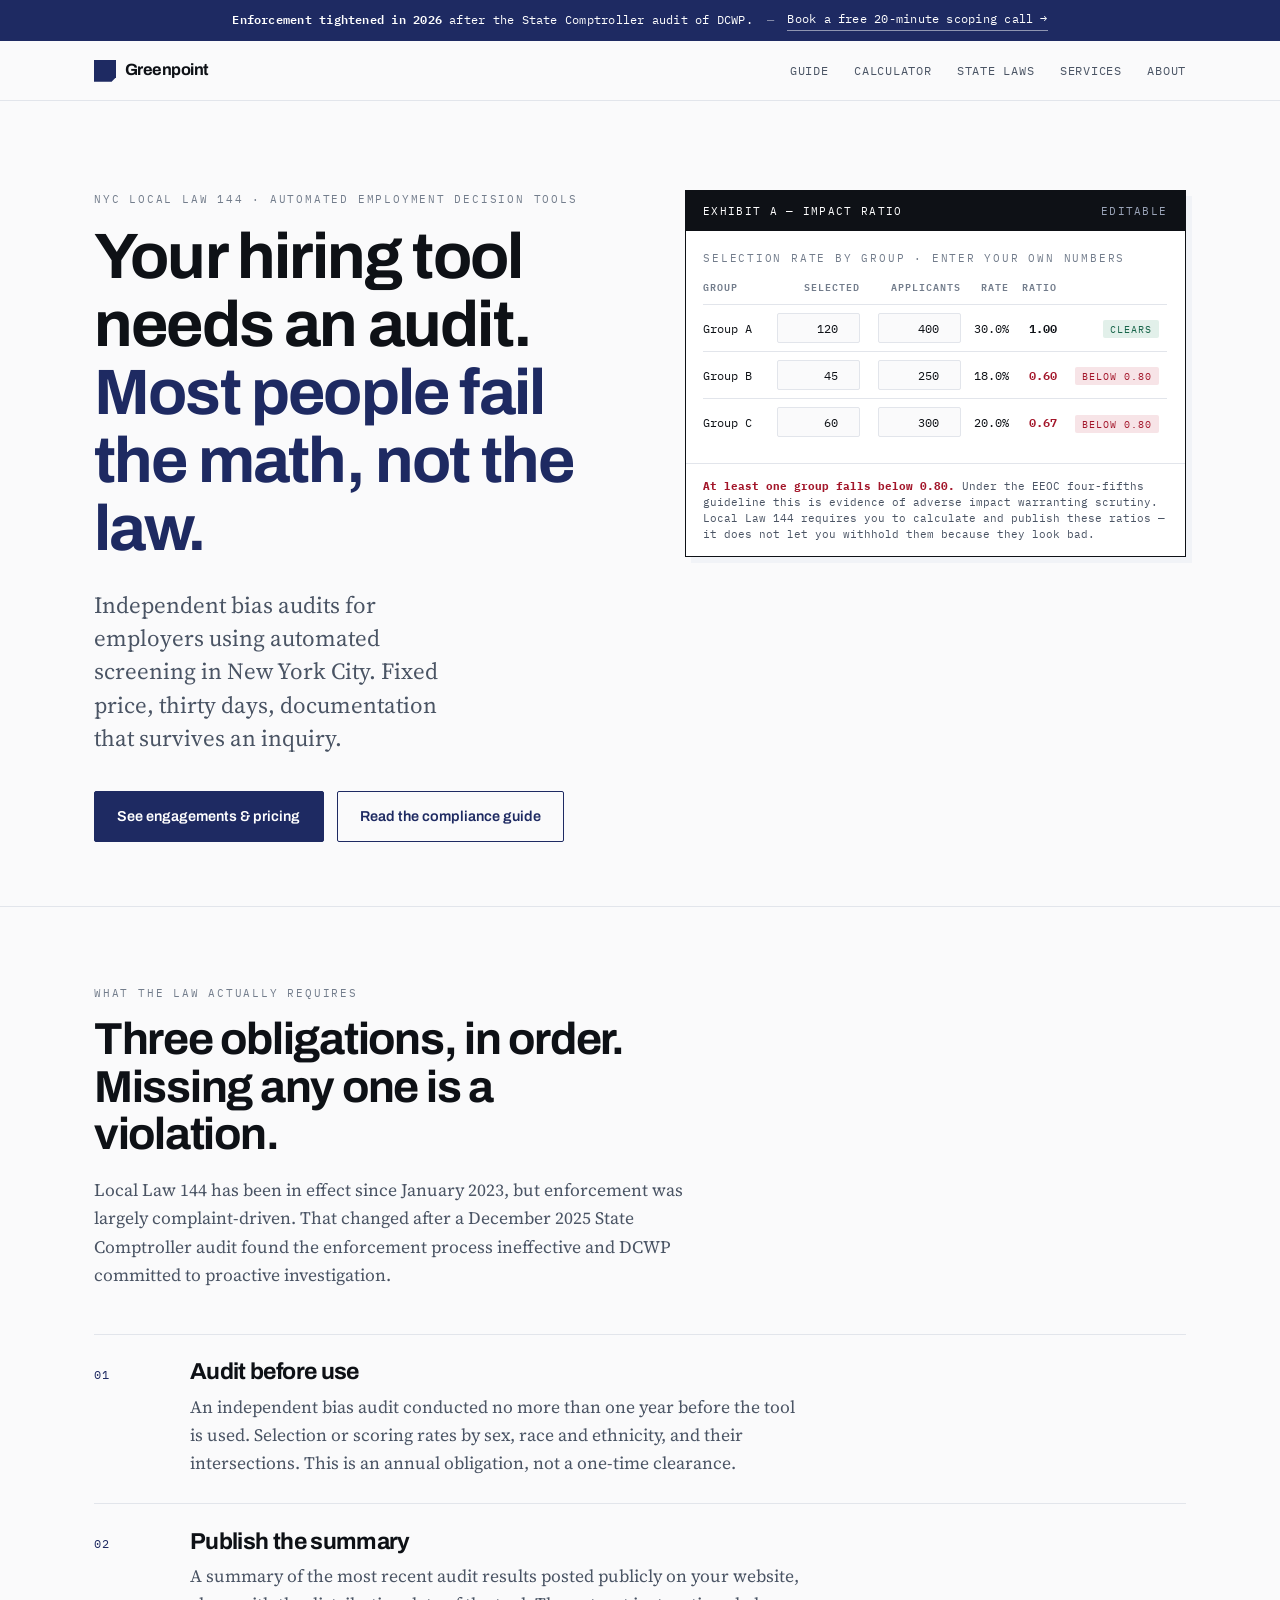
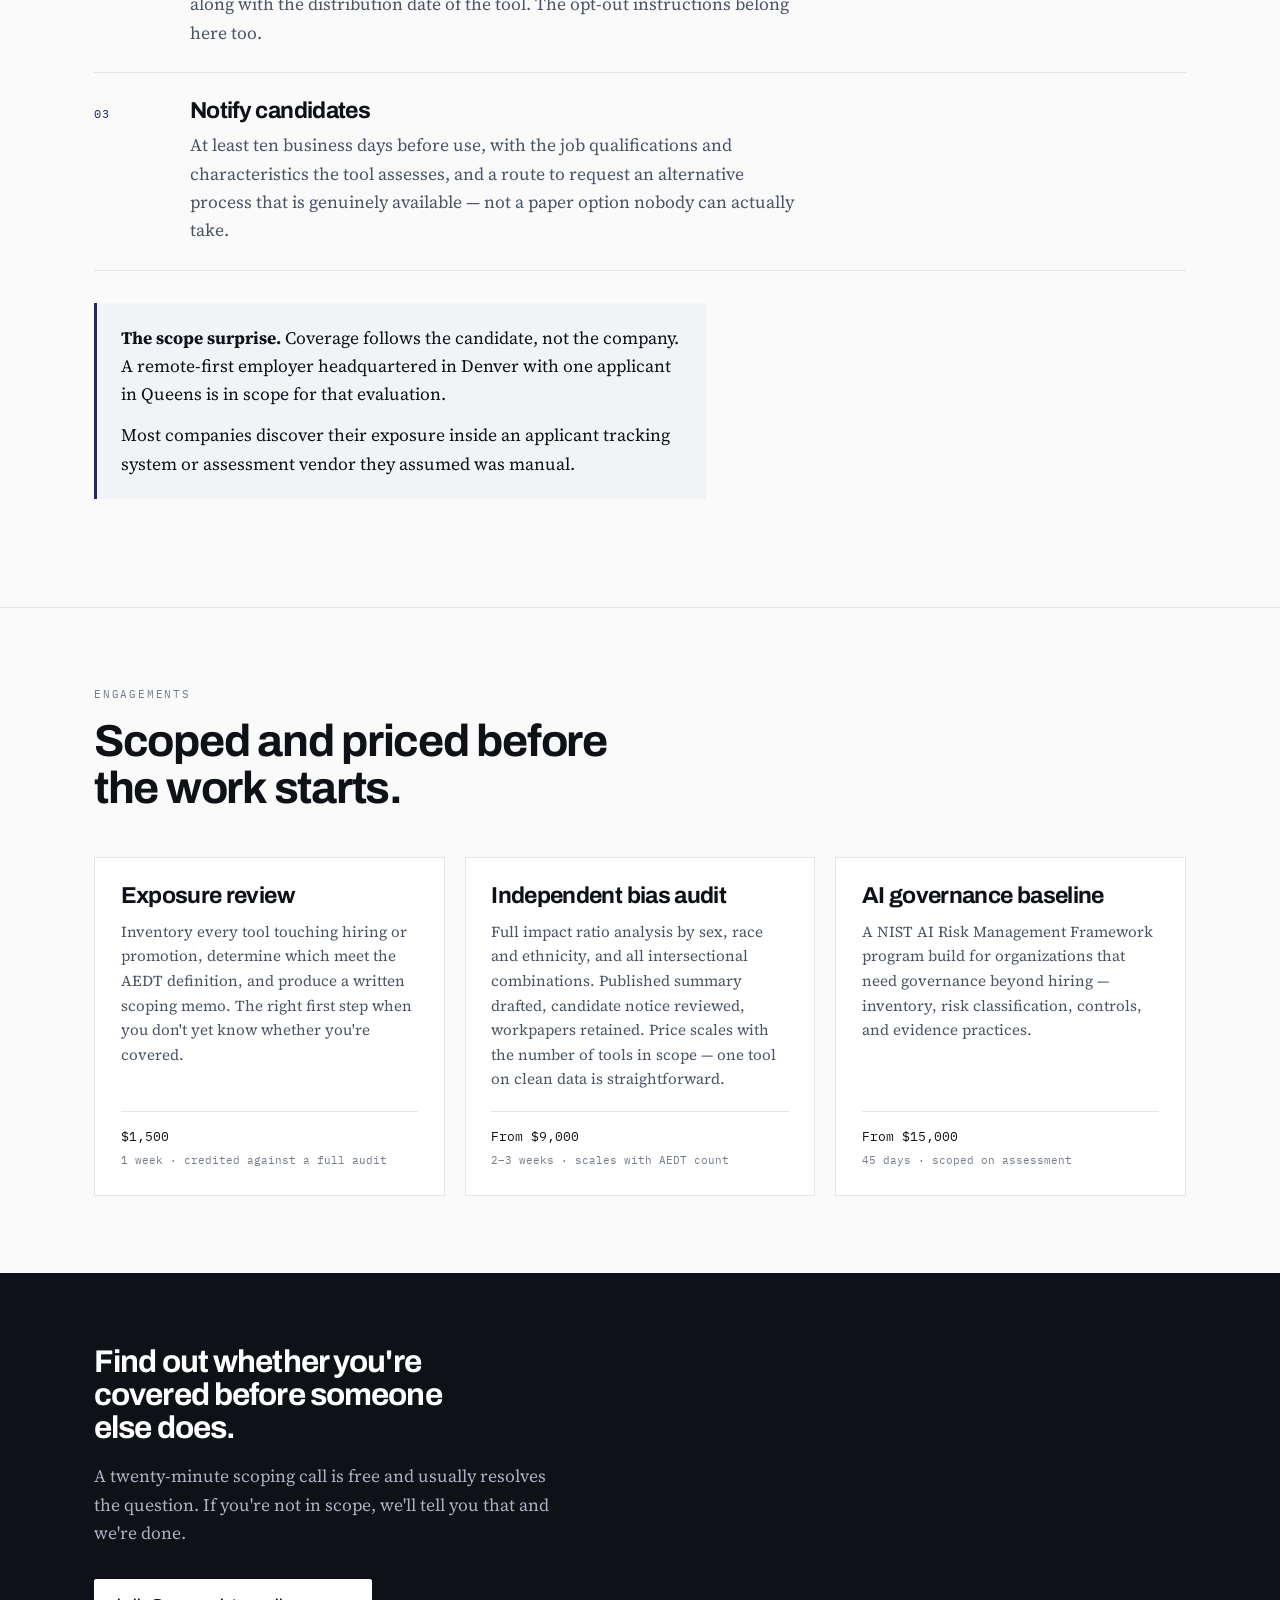
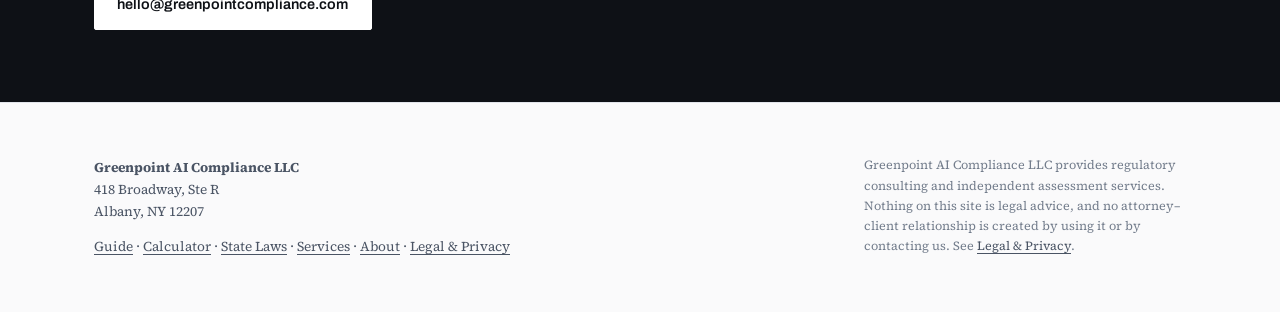
==== commit 68ca54ef: "Add files via upload" ====
--- a/index.html
+++ b/index.html
@@ -601,7 +601,7 @@
 <section class="cta-band">
   <div class="wrap">
     <h2>Find out whether you're covered before someone else does.</h2>
-    <p>A twenty-minute scoping call is free and usually resolves the question. If you're not in scope, I'll tell you that and we're done.</p>
+    <p>A twenty-minute scoping call is free and usually resolves the question. If you're not in scope, we'll tell you that and we're done.</p>
     <a class="btn btn-solid" href="mailto:hello@greenpointcompliance.com">hello@greenpointcompliance.com</a>
   </div>
 </section>
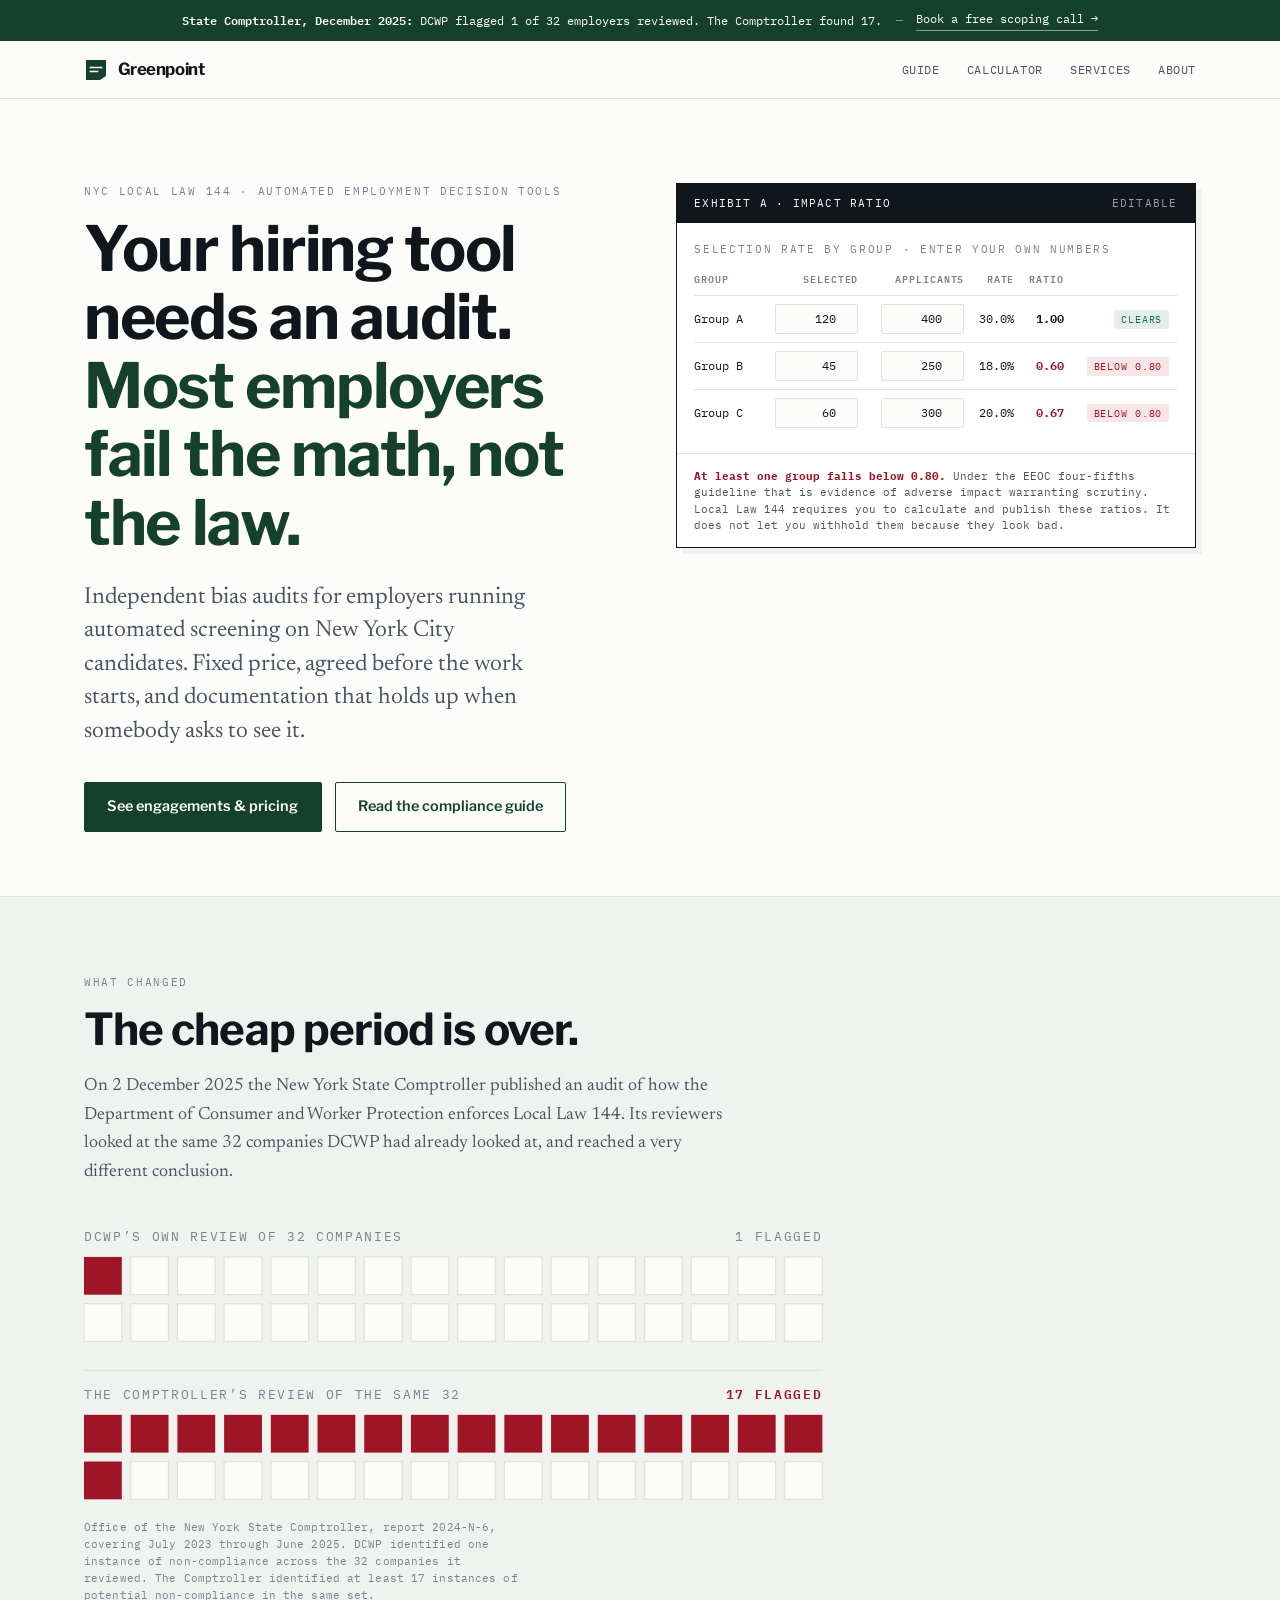
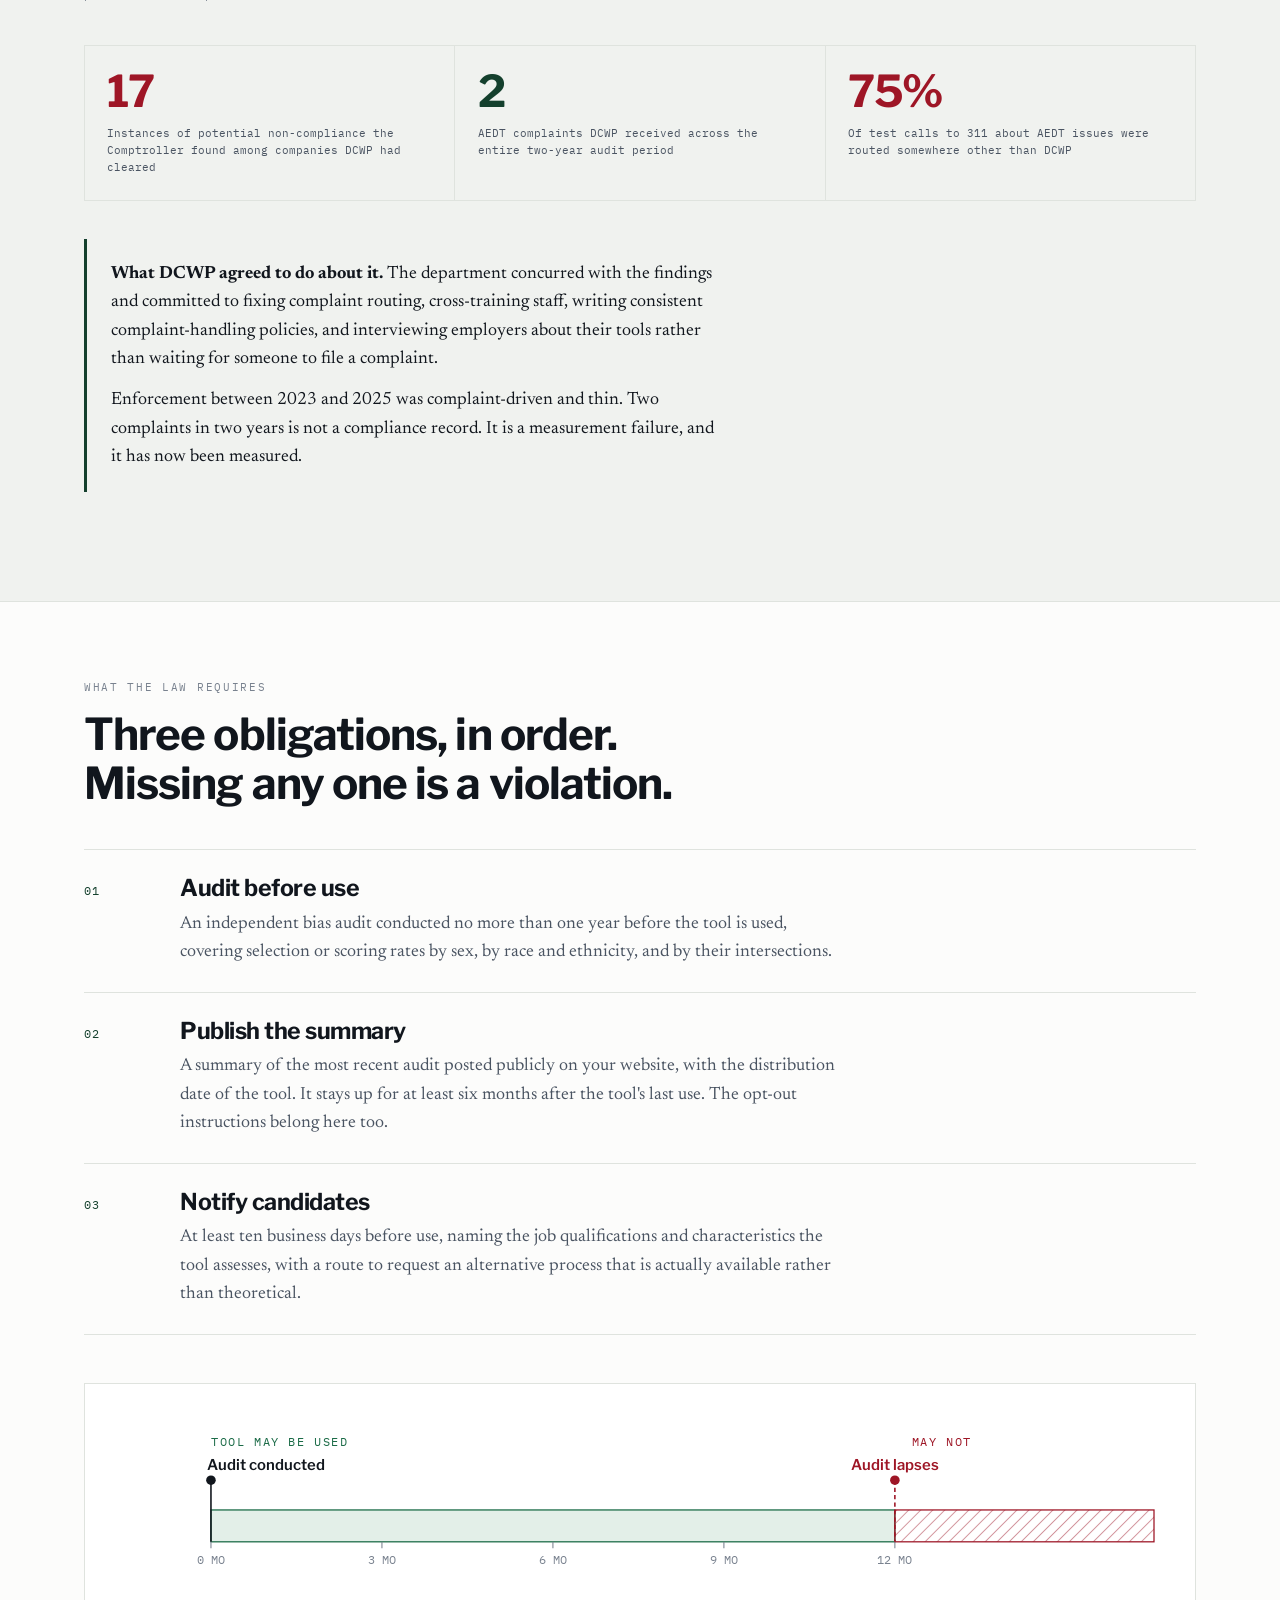
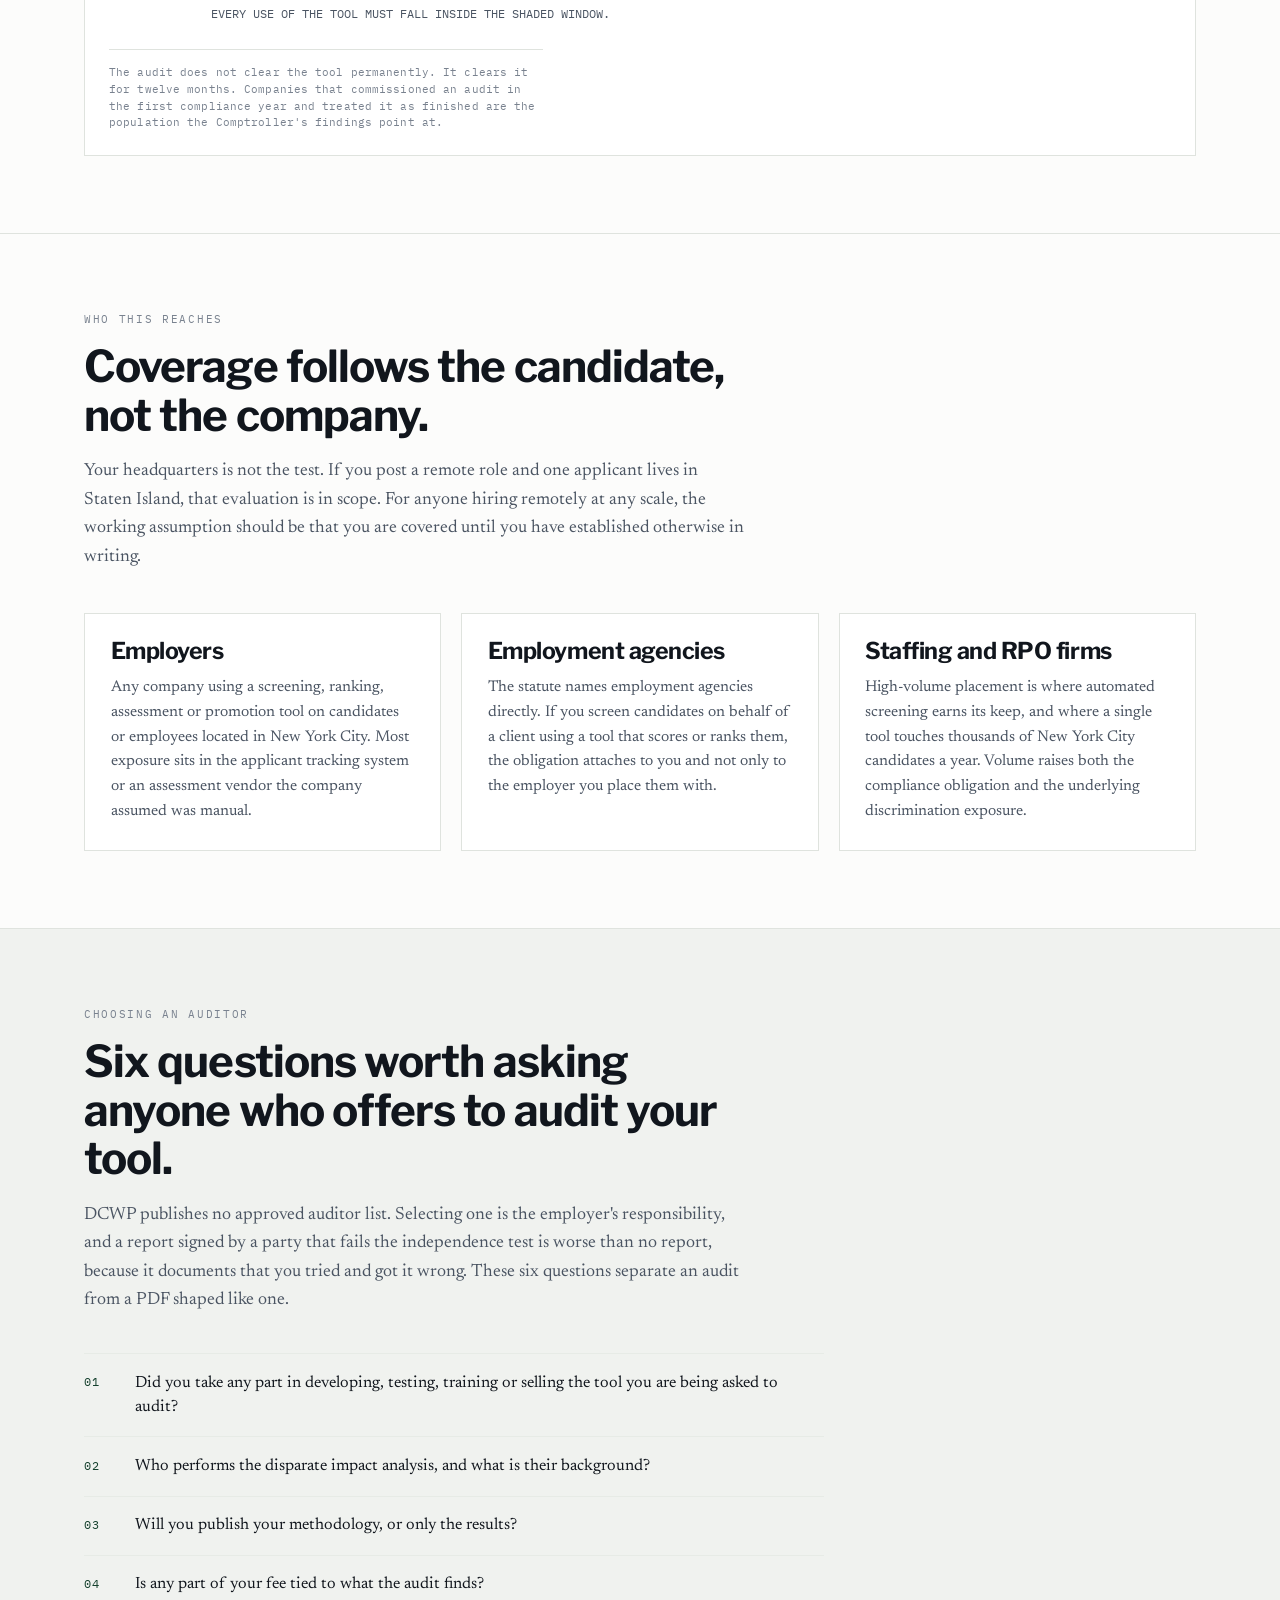
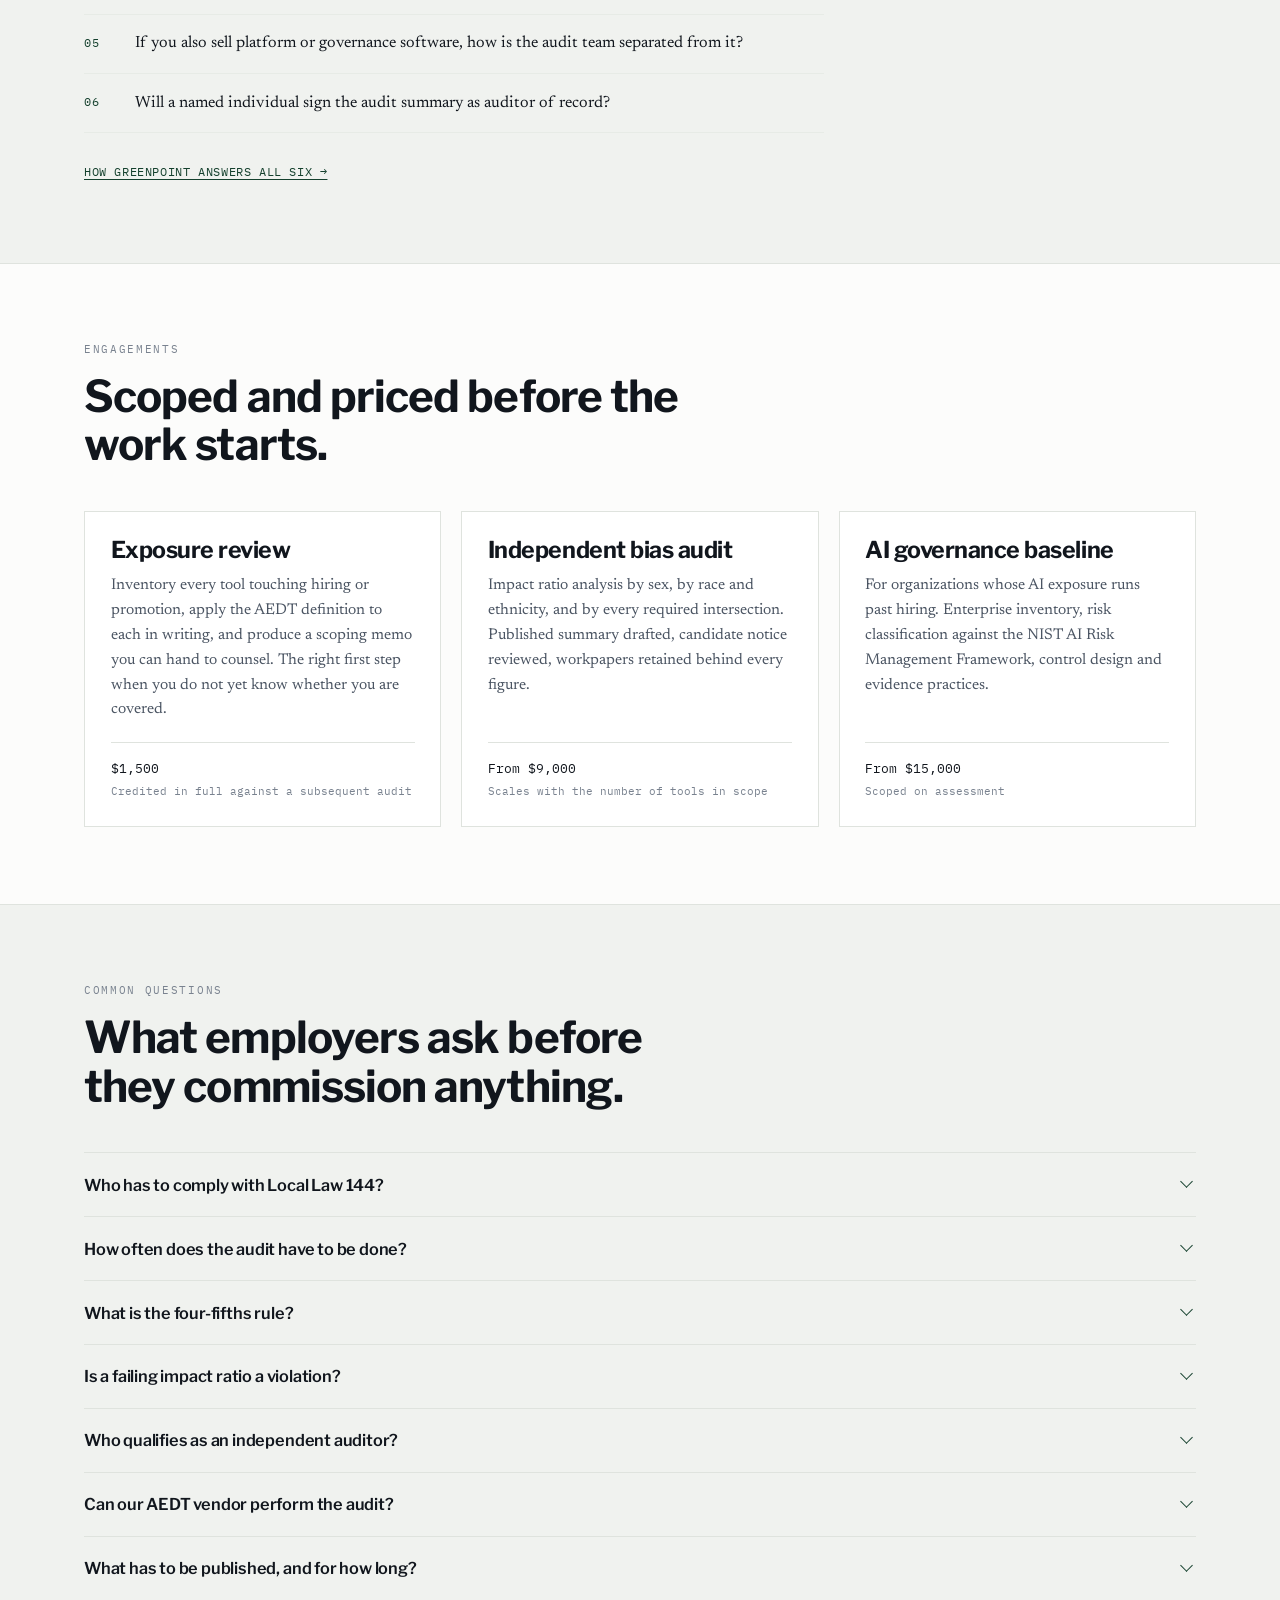
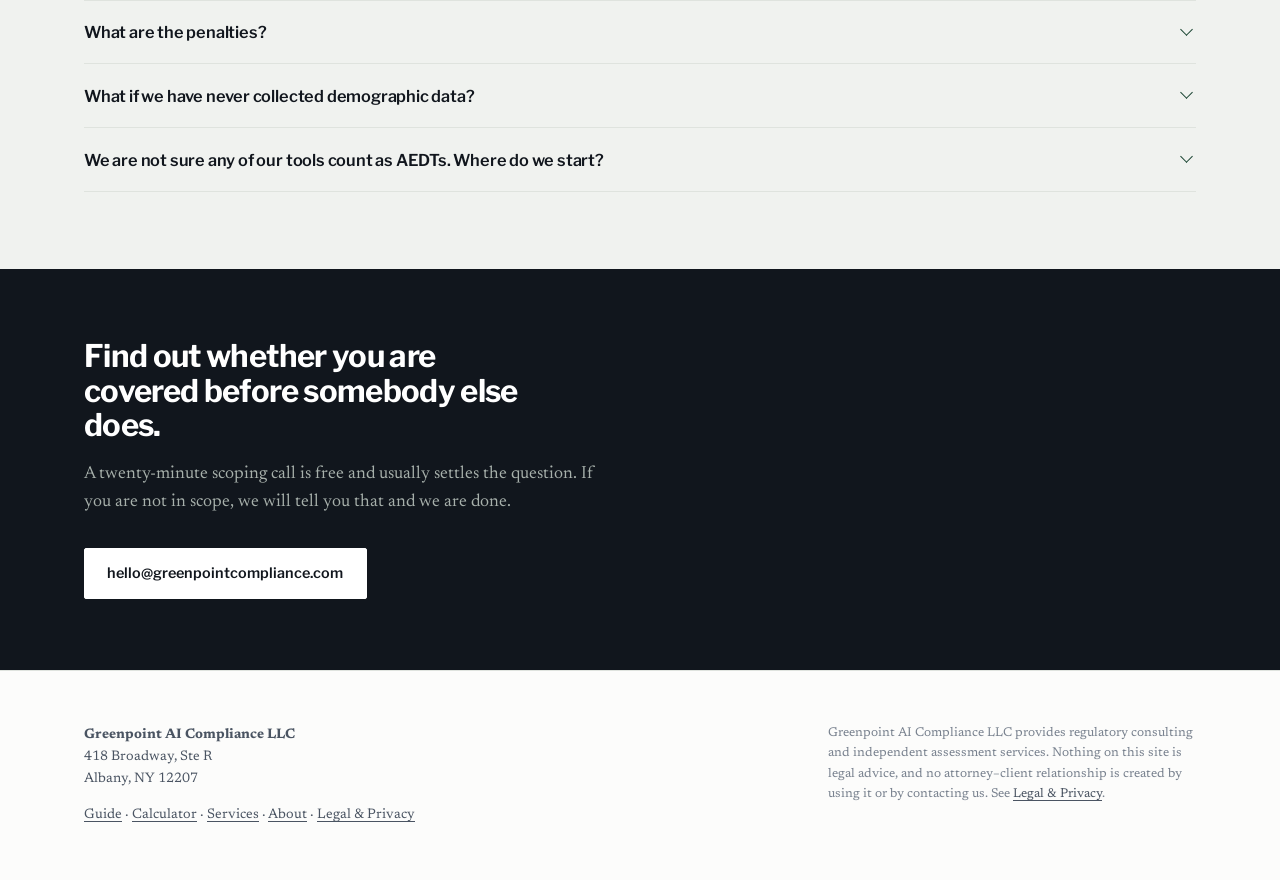
==== commit 60e33331: "Add files via upload" ====
--- a/index.html
+++ b/index.html
@@ -3,476 +3,42 @@
 <head>
 <meta charset="utf-8">
 <meta name="viewport" content="width=device-width, initial-scale=1">
-<title>NYC Local Law 144 Bias Audits | Greenpoint AI Compliance</title>
-<meta name="description" content="Independent bias audits for automated employment decision tools under NYC Local Law 144. Fixed-price engagements, audit-ready documentation, delivered in 30 days. Free four-fifths rule calculator.">
-<link rel="canonical" href="https://greenpointaicompliance.com/">
-
+<title>NYC Local Law 144 Bias Audits | Greenpoint Compliance</title>
+<meta name="description" content="Independent bias audits for automated employment decision tools under NYC Local Law 144. Fixed-price engagements, audit-ready workpapers, and a free four-fifths rule calculator.">
+<link rel="canonical" href="https://greenpointcompliance.com/">
 <meta property="og:type" content="website">
-<meta property="og:title" content="NYC Local Law 144 Bias Audits | Greenpoint AI Compliance">
-<meta property="og:description" content="Independent bias audits for automated employment decision tools under NYC Local Law 144. Fixed-price, 30 days, audit-ready.">
-<meta property="og:url" content="https://greenpointaicompliance.com/">
+<meta property="og:title" content="NYC Local Law 144 Bias Audits | Greenpoint Compliance">
+<meta property="og:description" content="Independent bias audits for automated employment decision tools under NYC Local Law 144. Fixed-price engagements, audit-ready workpapers, and a free four-fifths rule calculator.">
+<meta property="og:url" content="https://greenpointcompliance.com/">
 <meta name="twitter:card" content="summary_large_image">
-
-<link rel="icon" href="data:image/svg+xml,%3Csvg xmlns=%27http://www.w3.org/2000/svg%27 viewBox=%270 0 32 32%27%3E%3Cpath d=%27M0 0h32v25l-7 7H0z%27 fill=%27%231E2A62%27/%3E%3C/svg%3E">
+<link rel="icon" href="data:image/svg+xml,%3Csvg xmlns=%27http://www.w3.org/2000/svg%27 viewBox=%270 0 24 24%27%3E%3Cpath d=%27M2 2h20v16l-6 4H2z%27 fill=%27%2314402D%27/%3E%3C/svg%3E">
 <link rel="preconnect" href="https://fonts.googleapis.com">
 <link rel="preconnect" href="https://fonts.gstatic.com" crossorigin>
-<link href="https://fonts.googleapis.com/css2?family=Archivo:wght@500;600;700&family=IBM+Plex+Mono:wght@400;500;600&family=Source+Serif+4:ital,opsz,wght@0,8..60,400;0,8..60,600;1,8..60,400&display=swap" rel="stylesheet">
-<style>
-/* ============================================================
-   Greenpoint AI Compliance — shared stylesheet
-   Palette: cool ink + paper, institutional indigo,
-   audit-signal crimson/green. Deliberately not warm-cream.
-   Type: Archivo (display, tight) / Source Serif 4 (body)
-         / IBM Plex Mono (data + labels)
-   ============================================================ */
-
-:root {
-  --ink:      #0E1116;
-  --slate:    #4A5464;
-  --slate-lt: #737D8C;
-  --paper:    #FAFAFB;
-  --panel:    #F1F3F7;
-  --rule:     #E2E5EB;
-  --indigo:   #1E2A62;
-  --indigo-lt:#3A4B96;
-  --flag:     #A3162A;
-  --pass:     #17654A;
-
-  --maxw: 1140px;
-  --measure: 68ch;
-
-  --step--1: clamp(0.82rem, 0.79rem + 0.13vw, 0.89rem);
-  --step-0:  clamp(1rem, 0.96rem + 0.2vw, 1.09rem);
-  --step-1:  clamp(1.2rem, 1.12rem + 0.4vw, 1.45rem);
-  --step-2:  clamp(1.5rem, 1.34rem + 0.78vw, 2rem);
-  --step-3:  clamp(1.9rem, 1.6rem + 1.5vw, 2.9rem);
-  --step-4:  clamp(2.4rem, 1.85rem + 2.7vw, 4.3rem);
-}
-
-*, *::before, *::after { box-sizing: border-box; }
-
-html { scroll-behavior: smooth; }
-@media (prefers-reduced-motion: reduce) {
-  html { scroll-behavior: auto; }
-  *, *::before, *::after { animation-duration: 0.01ms !important; transition-duration: 0.01ms !important; }
-}
-
-body {
-  margin: 0;
-  background: var(--paper);
-  color: var(--ink);
-  font-family: "Source Serif 4", Georgia, serif;
-  font-size: var(--step-0);
-  line-height: 1.62;
-  -webkit-font-smoothing: antialiased;
-}
-
-h1, h2, h3, h4 {
-  font-family: Archivo, "Helvetica Neue", Arial, sans-serif;
-  letter-spacing: -0.028em;
-  line-height: 1.06;
-  margin: 0;
-  font-weight: 700;
-}
-
-a { color: var(--indigo); text-decoration-thickness: 1px; text-underline-offset: 3px; }
-a:hover { color: var(--indigo-lt); }
-a:focus-visible, button:focus-visible, input:focus-visible {
-  outline: 2px solid var(--indigo);
-  outline-offset: 3px;
-}
-
-.wrap { max-width: var(--maxw); margin-inline: auto; padding-inline: 1.5rem; }
-
-/* ---------- eyebrow / label utility ---------- */
-.eyebrow {
-  font-family: "IBM Plex Mono", ui-monospace, monospace;
-  font-size: 0.7rem;
-  letter-spacing: 0.16em;
-  text-transform: uppercase;
-  color: var(--slate-lt);
-  margin: 0 0 0.9rem;
-  display: block;
-}
-
-/* ---------- header ---------- */
-.site-head {
-  border-bottom: 1px solid var(--rule);
-  background: var(--paper);
-  position: sticky; top: 0; z-index: 50;
-}
-.site-head .wrap {
-  display: flex; align-items: center; justify-content: space-between;
-  gap: 1.5rem; padding-block: 1rem;
-}
-.brand {
-  font-family: Archivo, sans-serif; font-weight: 700; font-size: 1.02rem;
-  letter-spacing: -0.03em; color: var(--ink); text-decoration: none;
-  display: flex; align-items: center; gap: 0.55rem;
-}
-.brand .mark {
-  width: 22px; height: 22px; flex: none;
-  background: var(--indigo);
-  clip-path: polygon(0 0, 100% 0, 100% 80%, 80% 100%, 0 100%);
-}
-.site-nav { display: flex; gap: 1.6rem; align-items: center; }
-.site-nav a {
-  font-family: "IBM Plex Mono", monospace; font-size: 0.76rem;
-  letter-spacing: 0.06em; text-transform: uppercase;
-  color: var(--slate); text-decoration: none;
-}
-.site-nav a:hover, .site-nav a[aria-current="page"] { color: var(--ink); }
-.site-nav a[aria-current="page"] { border-bottom: 2px solid var(--indigo); padding-bottom: 2px; }
-@media (max-width: 720px) {
-  .site-nav { gap: 1rem; flex-wrap: wrap; justify-content: flex-end; }
-  .site-nav a { font-size: 0.68rem; }
-}
-
-/* ---------- hero ---------- */
-.hero { padding-block: clamp(3rem, 7vw, 6rem) clamp(2.5rem, 5vw, 4.5rem); }
-.hero-grid {
-  display: grid; gap: clamp(2.5rem, 5vw, 4rem);
-  grid-template-columns: minmax(0, 1.05fr) minmax(0, 1fr);
-  align-items: start;
-}
-@media (max-width: 900px) { .hero-grid { grid-template-columns: 1fr; } }
-
-.hero h1 { font-size: var(--step-4); }
-.hero h1 em {
-  font-style: normal;
-  display: block;
-  color: var(--indigo);
-}
-.hero .lede {
-  font-size: var(--step-1); color: var(--slate);
-  max-width: 34ch; margin: 1.6rem 0 0; line-height: 1.45;
-}
-.hero-actions { display: flex; flex-wrap: wrap; gap: 0.8rem; margin-top: 2.2rem; }
-
-.btn {
-  font-family: Archivo, sans-serif; font-weight: 600; font-size: 0.9rem;
-  padding: 0.8rem 1.4rem; border-radius: 2px; text-decoration: none;
-  border: 1px solid var(--indigo); display: inline-block;
-  transition: background 0.15s ease, color 0.15s ease;
-}
-.btn-solid { background: var(--indigo); color: #fff; }
-.btn-solid:hover { background: var(--ink); border-color: var(--ink); color: #fff; }
-.btn-ghost { background: transparent; color: var(--indigo); }
-.btn-ghost:hover { background: var(--panel); color: var(--indigo); }
-
-/* ---------- signature: audit exhibit ---------- */
-.exhibit {
-  border: 1px solid var(--ink);
-  background: #fff;
-  box-shadow: 6px 6px 0 var(--panel);
-}
-.exhibit-head {
-  background: var(--ink); color: #fff;
-  padding: 0.7rem 1.1rem;
-  font-family: "IBM Plex Mono", monospace;
-  font-size: 0.68rem; letter-spacing: 0.12em; text-transform: uppercase;
-  display: flex; justify-content: space-between; gap: 1rem;
-}
-.exhibit-head span:last-child { color: #9AA4B8; }
-.exhibit-body { padding: 1.1rem; }
-
-table.audit {
-  width: 100%; border-collapse: collapse;
-  font-family: "IBM Plex Mono", monospace; font-size: 0.78rem;
-}
-table.audit th {
-  text-align: left; font-weight: 600; color: var(--slate-lt);
-  font-size: 0.64rem; letter-spacing: 0.1em; text-transform: uppercase;
-  padding: 0 0.5rem 0.55rem 0; border-bottom: 1px solid var(--rule);
-  white-space: nowrap;
-}
-table.audit th:not(:first-child), table.audit td:not(:first-child) { text-align: right; }
-table.audit td {
-  padding: 0.5rem 0.5rem 0.5rem 0; border-bottom: 1px solid var(--rule);
-  font-variant-numeric: tabular-nums;
-}
-table.audit tr:last-child td { border-bottom: none; }
-table.audit input {
-  width: 5.2rem; font: inherit; text-align: right;
-  border: 1px solid var(--rule); background: var(--paper);
-  padding: 0.25rem 0.4rem; border-radius: 2px; color: var(--ink);
-}
-table.audit input:hover { border-color: var(--slate-lt); }
-
-.ratio { font-weight: 600; }
-.verdict {
-  font-size: 0.62rem; letter-spacing: 0.1em; text-transform: uppercase;
-  padding: 0.16rem 0.44rem; border-radius: 2px; white-space: nowrap;
-}
-.verdict.fail { background: #F7E4E7; color: var(--flag); }
-.verdict.pass { background: #E2F0EA; color: var(--pass); }
-.exhibit-foot {
-  border-top: 1px solid var(--rule); padding: 0.85rem 1.1rem;
-  font-family: "IBM Plex Mono", monospace; font-size: 0.68rem;
-  color: var(--slate); line-height: 1.5;
-}
-.exhibit-foot strong { color: var(--ink); }
-
-/* ---------- generic sections ---------- */
-.section { padding-block: clamp(3rem, 6vw, 5.5rem); border-top: 1px solid var(--rule); }
-.section-title { font-size: var(--step-3); max-width: 20ch; }
-.section-intro { color: var(--slate); max-width: var(--measure); margin-top: 1.1rem; }
-
-/* obligations — a real ordered sequence, so numbering earns its place */
-.steps { list-style: none; padding: 0; margin: 2.8rem 0 0; display: grid; gap: 0; }
-.steps li {
-  display: grid; grid-template-columns: 4.5rem 1fr; gap: 1.5rem;
-  padding: 1.6rem 0; border-top: 1px solid var(--rule);
-}
-.steps li:last-child { border-bottom: 1px solid var(--rule); }
-.steps .num {
-  font-family: "IBM Plex Mono", monospace; font-size: 0.72rem;
-  color: var(--indigo); letter-spacing: 0.1em; padding-top: 0.35rem;
-}
-.steps h3 { font-size: var(--step-1); margin-bottom: 0.5rem; }
-.steps p { margin: 0; color: var(--slate); max-width: var(--measure); }
-@media (max-width: 620px) {
-  .steps li { grid-template-columns: 1fr; gap: 0.5rem; }
-}
-
-/* cards */
-.cards { display: grid; gap: 1.25rem; margin-top: 2.8rem; grid-template-columns: repeat(3, 1fr); }
-@media (max-width: 880px) { .cards { grid-template-columns: 1fr; } }
-.card {
-  border: 1px solid var(--rule); background: #fff; padding: 1.6rem;
-  display: flex; flex-direction: column;
-}
-.card h3 { font-size: var(--step-1); margin-bottom: 0.7rem; }
-.card p { color: var(--slate); margin: 0 0 1.2rem; font-size: 0.95rem; }
-.card .price {
-  font-family: "IBM Plex Mono", monospace; font-size: 0.8rem;
-  color: var(--ink); border-top: 1px solid var(--rule);
-  padding-top: 0.9rem; margin-top: auto;
-}
-.card .price span { display: block; color: var(--slate-lt); font-size: 0.7rem; margin-top: 0.25rem; }
-
-/* callout */
-.callout {
-  border-left: 3px solid var(--indigo); background: var(--panel);
-  padding: 1.3rem 1.5rem; margin: 2rem 0; max-width: var(--measure);
-}
-.callout p { margin: 0; }
-.callout p + p { margin-top: 0.8rem; }
-
-/* prose (guide page) */
-.prose { max-width: var(--measure); }
-.prose h2 { font-size: var(--step-2); margin: 3rem 0 1rem; }
-.prose h3 { font-size: var(--step-1); margin: 2.2rem 0 0.7rem; }
-.prose p { margin: 0 0 1.1rem; }
-.prose ul, .prose ol { margin: 0 0 1.3rem; padding-left: 1.3rem; }
-.prose li { margin-bottom: 0.5rem; }
-.prose table {
-  width: 100%; border-collapse: collapse; margin: 1.5rem 0;
-  font-family: "IBM Plex Mono", monospace; font-size: 0.78rem;
-}
-.prose table th {
-  text-align: left; background: var(--panel); padding: 0.6rem 0.7rem;
-  font-size: 0.66rem; letter-spacing: 0.08em; text-transform: uppercase;
-  border: 1px solid var(--rule);
-}
-.prose table td { padding: 0.6rem 0.7rem; border: 1px solid var(--rule); }
-
-.toc {
-  border: 1px solid var(--rule); background: #fff;
-  padding: 1.3rem 1.5rem; margin: 2rem 0 2.5rem;
-}
-.toc p {
-  font-family: "IBM Plex Mono", monospace; font-size: 0.68rem;
-  letter-spacing: 0.12em; text-transform: uppercase; color: var(--slate-lt);
-  margin: 0 0 0.8rem;
-}
-.toc ol { margin: 0; padding-left: 1.2rem; }
-.toc li { margin-bottom: 0.35rem; font-size: 0.94rem; }
-
-/* page header for interior pages */
-.page-head { padding-block: clamp(2.8rem, 6vw, 4.5rem) 0; }
-.page-head h1 { font-size: var(--step-3); max-width: 22ch; }
-.page-head .lede { color: var(--slate); max-width: var(--measure); margin-top: 1.2rem; font-size: var(--step-1); line-height: 1.45; }
-.meta {
-  font-family: "IBM Plex Mono", monospace; font-size: 0.7rem;
-  color: var(--slate-lt); margin-top: 1.5rem; letter-spacing: 0.04em;
-}
-
-/* CTA band */
-.cta-band { background: var(--ink); color: #fff; padding-block: clamp(3rem, 6vw, 4.5rem); }
-.cta-band h2 { font-size: var(--step-2); max-width: 20ch; color: #fff; }
-.cta-band p { color: #A9B2C4; max-width: 52ch; margin: 1.1rem 0 2rem; }
-.cta-band .btn-solid { background: #fff; color: var(--ink); border-color: #fff; }
-.cta-band .btn-solid:hover { background: var(--indigo-lt); border-color: var(--indigo-lt); color: #fff; }
-
-/* footer */
-.site-foot {
-  border-top: 1px solid var(--rule); padding-block: 2.5rem;
-  font-size: 0.85rem; color: var(--slate);
-}
-.site-foot .wrap { display: flex; flex-wrap: wrap; gap: 1.5rem; justify-content: space-between; }
-.site-foot a { color: var(--slate); }
-.site-foot .disclaimer { max-width: 46ch; font-size: 0.78rem; color: var(--slate-lt); }
-
-/* reveal */
-.reveal { opacity: 0; transform: translateY(12px); transition: opacity 0.5s ease, transform 0.5s ease; }
-.reveal.in { opacity: 1; transform: none; }
-@media (prefers-reduced-motion: reduce) { .reveal { opacity: 1; transform: none; } }
-
-/* ============================================================
-   RESPONSIVE — mobile corrections
-   ============================================================ */
-
-/* Header: stack brand over nav, drop sticky (2 rows eats too much
-   viewport on a phone), tighten type. */
-@media (max-width: 660px) {
-  .site-head { position: static; }
-  .site-head .wrap {
-    flex-direction: column; align-items: flex-start;
-    gap: 0.7rem; padding-block: 0.85rem;
-  }
-  .brand { font-size: 0.95rem; }
-  .site-nav {
-    width: 100%; justify-content: flex-start;
-    gap: 1.15rem; flex-wrap: wrap;
-  }
-  .site-nav a { font-size: 0.66rem; letter-spacing: 0.05em; }
-}
-
-/* Signature exhibit: six columns will not fit a 375px screen.
-   Drop the derived Rate column, shrink inputs, allow scroll as
-   a last-resort fallback. */
-@media (max-width: 640px) {
-  .exhibit { box-shadow: 4px 4px 0 var(--panel); }
-  .exhibit-body { padding: 0.85rem; overflow-x: auto; }
-  table.audit { font-size: 0.72rem; }
-  table.audit th:nth-child(4), table.audit td:nth-child(4) { display: none; }
-  table.audit th { font-size: 0.58rem; padding-right: 0.3rem; }
-  table.audit td { padding-right: 0.3rem; }
-  table.audit input { width: 3.5rem; padding: 0.22rem 0.3rem; }
-  .verdict { font-size: 0.56rem; padding: 0.14rem 0.32rem; }
-  .exhibit-head { font-size: 0.62rem; padding: 0.6rem 0.85rem; }
-  .exhibit-foot { padding: 0.75rem 0.85rem; font-size: 0.64rem; }
-}
-
-/* Hero: tighten the stack so the exhibit is visible sooner */
-@media (max-width: 900px) {
-  .hero { padding-block: 2.2rem 2.5rem; }
-  .hero .lede { max-width: none; margin-top: 1.1rem; }
-  .hero-actions { margin-top: 1.6rem; }
-  .btn { padding: 0.72rem 1.15rem; font-size: 0.85rem; }
-}
-
-/* Cards and prose breathing room on small screens */
-@media (max-width: 560px) {
-  .wrap { padding-inline: 1.15rem; }
-  .card { padding: 1.25rem; }
-  .callout { padding: 1.1rem 1.15rem; }
-  .prose table { font-size: 0.68rem; display: block; overflow-x: auto; }
-  .site-foot .wrap { flex-direction: column; gap: 1.1rem; }
-}
-
-/* Wide data tables on the tracker page */
-.table-scroll { overflow-x: auto; margin: 1.5rem 0; -webkit-overflow-scrolling: touch; }
-.table-scroll table { margin: 0; min-width: 680px; }
-.scroll-hint {
-  font-family: "IBM Plex Mono", monospace; font-size: 0.64rem;
-  color: var(--slate-lt); letter-spacing: 0.08em; text-transform: uppercase;
-  margin: 0 0 0.4rem; display: none;
-}
-@media (max-width: 720px) { .scroll-hint { display: block; } }
-
-/* Status pills for the tracker */
-.pill {
-  font-family: "IBM Plex Mono", monospace; font-size: 0.6rem;
-  letter-spacing: 0.08em; text-transform: uppercase;
-  padding: 0.16rem 0.44rem; border-radius: 2px; white-space: nowrap;
-}
-.pill.live { background: #E2F0EA; color: var(--pass); }
-.pill.pending { background: #FBF0DC; color: #8A6100; }
-.pill.uncertain { background: #F7E4E7; color: var(--flag); }
-
-/* ---------- top announcement / CTA bar ---------- */
-.cta-bar {
-  background: var(--indigo); color: #fff;
-  font-family: "IBM Plex Mono", monospace;
-  font-size: 0.72rem; letter-spacing: 0.02em;
-  border-bottom: 1px solid var(--indigo);
-}
-.cta-bar .wrap {
-  display: flex; align-items: center; justify-content: center;
-  gap: 0.85rem; padding-block: 0.62rem; flex-wrap: wrap; text-align: center;
-}
-.cta-bar strong { font-weight: 600; }
-.cta-bar a {
-  color: #fff; text-decoration: none;
-  border-bottom: 1px solid rgba(255,255,255,0.5);
-  padding-bottom: 1px; white-space: nowrap;
-}
-.cta-bar a:hover { color: #fff; border-bottom-color: #fff; }
-.cta-bar .dot { color: rgba(255,255,255,0.45); }
-@media (max-width: 660px) {
-  .cta-bar { font-size: 0.65rem; }
-  .cta-bar .wrap { gap: 0.4rem; padding-block: 0.55rem; line-height: 1.5; }
-  .cta-bar .dot { display: none; }
-}
-
-</style>
-
+<link href="https://fonts.googleapis.com/css2?family=IBM+Plex+Mono:wght@400;500;600&family=Libre+Franklin:wght@500;600;700&family=Newsreader:ital,opsz,wght@0,6..72,400;0,6..72,600;1,6..72,400&display=swap" rel="stylesheet">
+<link rel="stylesheet" href="styles.css">
 <script type="application/ld+json">
-{
-  "@context": "https://schema.org",
-  "@type": "ProfessionalService",
-  "name": "Greenpoint AI Compliance LLC",
-  "description": "Independent bias audits for automated employment decision tools under NYC Local Law 144, and AI governance program builds under the NIST AI Risk Management Framework.",
-  "url": "https://greenpointaicompliance.com/",
-  "areaServed": { "@type": "City", "name": "New York City" },
-  "knowsAbout": ["NYC Local Law 144", "Automated Employment Decision Tools", "Algorithmic bias auditing", "NIST AI Risk Management Framework", "EU AI Act", "Adverse impact analysis"],
-  "serviceType": "AI compliance consulting"
-}
+{"@context":"https://schema.org","@type":"ProfessionalService",
+"name":"Greenpoint AI Compliance LLC",
+"description":"Independent bias audits for automated employment decision tools under New York City Local Law 144.",
+"url":"https://greenpointcompliance.com/","email":"hello@greenpointcompliance.com",
+"address":{"@type":"PostalAddress","streetAddress":"418 Broadway, Ste R","addressLocality":"Albany","addressRegion":"NY","postalCode":"12207","addressCountry":"US"},
+"areaServed":{"@type":"City","name":"New York City"},
+"knowsAbout":["NYC Local Law 144","Automated Employment Decision Tools","Algorithmic bias auditing","Adverse impact analysis","Four-fifths rule"],
+"serviceType":"Independent bias audit"}
 </script>
-<script type="application/ld+json">
-{
-  "@context": "https://schema.org",
-  "@type": "FAQPage",
-  "mainEntity": [
-    {
-      "@type": "Question",
-      "name": "Who has to comply with NYC Local Law 144?",
-      "acceptedAnswer": { "@type": "Answer", "text": "Employers and employment agencies that use an automated employment decision tool to substantially assist hiring or promotion decisions for candidates or employees located in New York City. The law applies based on where the candidate resides, not where the employer is headquartered, so a fully remote company with one applicant in the five boroughs is in scope." }
-    },
-    {
-      "@type": "Question",
-      "name": "How often is a bias audit required?",
-      "acceptedAnswer": { "@type": "Answer", "text": "Annually. The audit must have been conducted no more than one year before the tool is used, which makes it a recurring obligation rather than a one-time project." }
-    },
-    {
-      "@type": "Question",
-      "name": "What is the four-fifths rule?",
-      "acceptedAnswer": { "@type": "Answer", "text": "An impact ratio compares the selection rate of each demographic group against the most-selected group. Under the EEOC's four-fifths guideline, a ratio below 0.80 is treated as evidence of adverse impact warranting further scrutiny. Local Law 144 requires impact ratios to be calculated and published, though it does not itself set 0.80 as a pass-fail line." }
-    },
-    {
-      "@type": "Question",
-      "name": "Who qualifies as an independent auditor?",
-      "acceptedAnswer": { "@type": "Answer", "text": "A person or firm not involved in using, developing, or distributing the tool, and with no employment or financial relationship with the employer that would compromise independence. DCWP does not maintain an approved auditor list, so the selection is the employer's responsibility." }
-    }
-  ]
-}
-</script>
+<script type="application/ld+json">{"@context": "https://schema.org", "@type": "FAQPage", "mainEntity": [{"@type": "Question", "name": "Who has to comply with Local Law 144?", "acceptedAnswer": {"@type": "Answer", "text": "Employers and employment agencies that use an automated employment decision tool to substantially assist or replace discretionary decision-making in hiring or promotion, where the candidate or employee is located in New York City. The test is where the candidate sits, not where the company is headquartered. A fully remote company with one applicant in the five boroughs is covered for that evaluation."}}, {"@type": "Question", "name": "How often does the audit have to be done?", "acceptedAnswer": {"@type": "Answer", "text": "The audit must have been conducted no more than one year before the tool is used. That makes it a recurring obligation rather than a one-time clearance, and it is the requirement employers most often miss after the first year."}}, {"@type": "Question", "name": "What is the four-fifths rule?", "acceptedAnswer": {"@type": "Answer", "text": "An impact ratio compares each demographic group's selection rate against the rate of the most-selected group. Under the EEOC's four-fifths guideline, a ratio below 0.80 is treated as evidence of adverse impact warranting further examination. Local Law 144 requires those ratios to be calculated and published. It does not itself make 0.80 a pass-fail line."}}, {"@type": "Question", "name": "Is a failing impact ratio a violation?", "acceptedAnswer": {"@type": "Answer", "text": "Not of Local Law 144. The statute requires you to calculate and publish, not to pass. The same figure is squarely relevant under Title VII, the New York City Human Rights Law and the New York State Human Rights Law, where the exposure is class litigation rather than a per-day penalty. Publishing a bad number is required. Not publishing it is the violation."}}, {"@type": "Question", "name": "Who qualifies as an independent auditor?", "acceptedAnswer": {"@type": "Answer", "text": "A person or firm not involved in using, developing or distributing the tool, and holding no employment or financial relationship with the employer that would compromise independence. DCWP maintains no approved auditor list, so the selection is the employer's responsibility and the employer's risk."}}, {"@type": "Question", "name": "Can our AEDT vendor perform the audit?", "acceptedAnswer": {"@type": "Answer", "text": "A vendor auditing its own tool, or paying the party that does, is the arrangement most likely to fail the independence requirement. It is also the most common one in the market. Ask the six questions on this page of anyone you are considering."}}, {"@type": "Question", "name": "What has to be published, and for how long?", "acceptedAnswer": {"@type": "Answer", "text": "A summary of the most recent bias audit, publicly available on your website, covering the source and explanation of the data used, the number of individuals assessed who fall into unknown categories, and the selection or scoring rates and impact ratios for every required category. The distribution date of the tool goes alongside it. The summary must stay posted for at least six months after the tool's most recent use."}}, {"@type": "Question", "name": "What are the penalties?", "acceptedAnswer": {"@type": "Answer", "text": "Between $500 and $1,500 per violation, and each day a violation continues is treated as a separate violation. Failing to conduct the audit, failing to publish the summary and failing to give notice are each independently actionable."}}, {"@type": "Question", "name": "What if we have never collected demographic data?", "acceptedAnswer": {"@type": "Answer", "text": "The rules address this. Where historical data is insufficient, test data may be substituted, and that substitution carries its own disclosure requirement. Reconstructing or substituting data is one of the main things that moves the cost of an engagement."}}, {"@type": "Question", "name": "We are not sure any of our tools count as AEDTs. Where do we start?", "acceptedAnswer": {"@type": "Answer", "text": "With an inventory rather than an audit. Every system touching hiring, screening, ranking, assessment or promotion gets the AEDT definition applied to it in writing. That is what the exposure review produces, and roughly a third of them conclude that nothing in the stack meets the definition."}}]}</script>
 </head>
 <body>
-
 <div class="cta-bar"><div class="wrap">
-<span><strong>Enforcement tightened in 2026</strong> after the State Comptroller audit of DCWP.</span>
+<span><strong>State Comptroller, December 2025:</strong> DCWP flagged 1 of 32 employers reviewed. The Comptroller found 17.</span>
 <span class="dot">&mdash;</span>
-<a href="mailto:hello@greenpointcompliance.com">Book a free 20-minute scoping call &rarr;</a>
+<a href="mailto:hello@greenpointcompliance.com">Book a free scoping call &rarr;</a>
 </div></div>
 <header class="site-head"><div class="wrap">
-<a class="brand" href="index.html"><span class="mark" aria-hidden="true"></span>Greenpoint</a>
+<a class="brand" href="index.html"><svg class="mark" viewBox="0 0 24 24" aria-hidden="true" focusable="false"><path d="M2 2h20v16l-6 4H2z" fill="#14402D"/><path d="M6.5 9.5h11M6.5 13.5h7" stroke="#fff" stroke-width="1.7" stroke-linecap="square"/></svg>Greenpoint</a>
 <nav class="site-nav" aria-label="Main">
 <a href="nyc-local-law-144-bias-audit-guide.html">Guide</a>
 <a href="four-fifths-rule-calculator.html">Calculator</a>
-<a href="ai-hiring-laws-by-state.html">State Laws</a>
 <a href="services.html">Services</a>
 <a href="about.html">About</a>
 </nav></div></header>
@@ -483,8 +49,8 @@
   <div class="wrap hero-grid">
     <div>
       <span class="eyebrow">NYC Local Law 144 &middot; Automated Employment Decision Tools</span>
-      <h1>Your hiring tool needs an audit.<em>Most people fail the math, not the law.</em></h1>
-      <p class="lede">Independent bias audits for employers using automated screening in New York City. Fixed price, thirty days, documentation that survives an inquiry.</p>
+      <h1>Your hiring tool needs an audit.<em>Most employers fail the math, not the law.</em></h1>
+      <p class="lede">Independent bias audits for employers running automated screening on New York City candidates. Fixed price, agreed before the work starts, and documentation that holds up when somebody asks to see it.</p>
       <div class="hero-actions">
         <a class="btn btn-solid" href="services.html">See engagements &amp; pricing</a>
         <a class="btn btn-ghost" href="nyc-local-law-144-bias-audit-guide.html">Read the compliance guide</a>
@@ -493,84 +59,239 @@
 
     <div class="exhibit" id="calculator">
       <div class="exhibit-head">
-        <span>Exhibit A &mdash; Impact ratio</span>
+        <span>Exhibit A &middot; Impact ratio</span>
         <span>Editable</span>
       </div>
       <div class="exhibit-body">
         <p class="eyebrow" style="margin-bottom:0.7rem">Selection rate by group &middot; enter your own numbers</p>
-        <table class="audit">
+        <div class="audit-scroll"><table class="audit">
           <caption class="sr-only">Four-fifths rule impact ratio calculator</caption>
           <thead>
             <tr>
-              <th scope="col">Group</th>
-              <th scope="col">Selected</th>
-              <th scope="col">Applicants</th>
-              <th scope="col">Rate</th>
-              <th scope="col">Ratio</th>
-              <th scope="col"><span class="sr-only">Result</span></th>
+              <th scope="col">Group</th><th scope="col">Selected</th><th scope="col">Applicants</th>
+              <th scope="col">Rate</th><th scope="col">Ratio</th><th scope="col"><span class="sr-only">Result</span></th>
             </tr>
           </thead>
           <tbody id="rows">
-            <tr data-group="Group A">
-              <td>Group A</td>
+            <tr><td>Group A</td>
               <td><input type="number" min="0" value="120" aria-label="Group A selected"></td>
               <td><input type="number" min="1" value="400" aria-label="Group A applicants"></td>
-              <td class="rate">&mdash;</td><td class="ratio">&mdash;</td><td class="flagcell"></td>
-            </tr>
-            <tr data-group="Group B">
-              <td>Group B</td>
+              <td class="rate">&mdash;</td><td class="ratio">&mdash;</td><td class="flagcell"></td></tr>
+            <tr><td>Group B</td>
               <td><input type="number" min="0" value="45" aria-label="Group B selected"></td>
               <td><input type="number" min="1" value="250" aria-label="Group B applicants"></td>
-              <td class="rate">&mdash;</td><td class="ratio">&mdash;</td><td class="flagcell"></td>
-            </tr>
-            <tr data-group="Group C">
-              <td>Group C</td>
+              <td class="rate">&mdash;</td><td class="ratio">&mdash;</td><td class="flagcell"></td></tr>
+            <tr><td>Group C</td>
               <td><input type="number" min="0" value="60" aria-label="Group C selected"></td>
               <td><input type="number" min="1" value="300" aria-label="Group C applicants"></td>
-              <td class="rate">&mdash;</td><td class="ratio">&mdash;</td><td class="flagcell"></td>
-            </tr>
+              <td class="rate">&mdash;</td><td class="ratio">&mdash;</td><td class="flagcell"></td></tr>
           </tbody>
-        </table>
+        </table></div>
       </div>
       <div class="exhibit-foot" id="verdict-note">
-        <strong>Impact ratio</strong> = each group's selection rate divided by the highest group's rate. Under the EEOC four-fifths guideline, below <strong>0.80</strong> is treated as evidence of adverse impact.
+        <strong>Impact ratio</strong> = each group&#39;s selection rate divided by the highest group&#39;s rate. Under the EEOC four-fifths guideline, below <strong>0.80</strong> is treated as evidence of adverse impact.
       </div>
     </div>
   </div>
 </section>
 
+<section class="section tint">
+  <div class="wrap">
+    <span class="eyebrow">What changed</span>
+    <h2 class="section-title">The cheap period is over.</h2>
+    <p class="section-intro">On 2 December 2025 the New York State Comptroller published an audit of how the Department of Consumer and Worker Protection enforces Local Law 144. Its reviewers looked at the same 32 companies DCWP had already looked at, and reached a very different conclusion.</p>
+
+    <figure class="figure">
+      <svg viewBox="0 0 1000 250" role="img" aria-labelledby="gapT gapD" xmlns="http://www.w3.org/2000/svg">
+  <title id="gapT">DCWP&#8217;s review versus the Comptroller&#8217;s review of the same 32 companies</title>
+  <desc id="gapD">Of 32 companies&#8217; bias audits and websites reviewed, DCWP identified one instance of non-compliance. The State Comptroller, reviewing the same 32, identified at least 17 instances of potential non-compliance.</desc>
+
+  <text x="0" y="12" font-family="IBM Plex Mono, ui-monospace, monospace" font-size="11.5" letter-spacing="1.5" fill="var(--slate-lt)">DCWP&#8217;S OWN REVIEW OF 32 COMPANIES</text>
+  <text x="664" y="12" text-anchor="end" font-family="IBM Plex Mono, ui-monospace, monospace" font-size="11.5" letter-spacing="1.5" fill="var(--slate-lt)">1 FLAGGED</text>
+  <g transform="translate(0,26)">
+    <rect x="0" y="0" width="34" height="34" fill="var(--flag)"/>
+    <rect x="42" y="0" width="34" height="34" fill="var(--paper)" stroke="var(--rule)" stroke-width="1.2"/>
+    <rect x="84" y="0" width="34" height="34" fill="var(--paper)" stroke="var(--rule)" stroke-width="1.2"/>
+    <rect x="126" y="0" width="34" height="34" fill="var(--paper)" stroke="var(--rule)" stroke-width="1.2"/>
+    <rect x="168" y="0" width="34" height="34" fill="var(--paper)" stroke="var(--rule)" stroke-width="1.2"/>
+    <rect x="210" y="0" width="34" height="34" fill="var(--paper)" stroke="var(--rule)" stroke-width="1.2"/>
+    <rect x="252" y="0" width="34" height="34" fill="var(--paper)" stroke="var(--rule)" stroke-width="1.2"/>
+    <rect x="294" y="0" width="34" height="34" fill="var(--paper)" stroke="var(--rule)" stroke-width="1.2"/>
+    <rect x="336" y="0" width="34" height="34" fill="var(--paper)" stroke="var(--rule)" stroke-width="1.2"/>
+    <rect x="378" y="0" width="34" height="34" fill="var(--paper)" stroke="var(--rule)" stroke-width="1.2"/>
+    <rect x="420" y="0" width="34" height="34" fill="var(--paper)" stroke="var(--rule)" stroke-width="1.2"/>
+    <rect x="462" y="0" width="34" height="34" fill="var(--paper)" stroke="var(--rule)" stroke-width="1.2"/>
+    <rect x="504" y="0" width="34" height="34" fill="var(--paper)" stroke="var(--rule)" stroke-width="1.2"/>
+    <rect x="546" y="0" width="34" height="34" fill="var(--paper)" stroke="var(--rule)" stroke-width="1.2"/>
+    <rect x="588" y="0" width="34" height="34" fill="var(--paper)" stroke="var(--rule)" stroke-width="1.2"/>
+    <rect x="630" y="0" width="34" height="34" fill="var(--paper)" stroke="var(--rule)" stroke-width="1.2"/>
+    <rect x="0" y="42" width="34" height="34" fill="var(--paper)" stroke="var(--rule)" stroke-width="1.2"/>
+    <rect x="42" y="42" width="34" height="34" fill="var(--paper)" stroke="var(--rule)" stroke-width="1.2"/>
+    <rect x="84" y="42" width="34" height="34" fill="var(--paper)" stroke="var(--rule)" stroke-width="1.2"/>
+    <rect x="126" y="42" width="34" height="34" fill="var(--paper)" stroke="var(--rule)" stroke-width="1.2"/>
+    <rect x="168" y="42" width="34" height="34" fill="var(--paper)" stroke="var(--rule)" stroke-width="1.2"/>
+    <rect x="210" y="42" width="34" height="34" fill="var(--paper)" stroke="var(--rule)" stroke-width="1.2"/>
+    <rect x="252" y="42" width="34" height="34" fill="var(--paper)" stroke="var(--rule)" stroke-width="1.2"/>
+    <rect x="294" y="42" width="34" height="34" fill="var(--paper)" stroke="var(--rule)" stroke-width="1.2"/>
+    <rect x="336" y="42" width="34" height="34" fill="var(--paper)" stroke="var(--rule)" stroke-width="1.2"/>
+    <rect x="378" y="42" width="34" height="34" fill="var(--paper)" stroke="var(--rule)" stroke-width="1.2"/>
+    <rect x="420" y="42" width="34" height="34" fill="var(--paper)" stroke="var(--rule)" stroke-width="1.2"/>
+    <rect x="462" y="42" width="34" height="34" fill="var(--paper)" stroke="var(--rule)" stroke-width="1.2"/>
+    <rect x="504" y="42" width="34" height="34" fill="var(--paper)" stroke="var(--rule)" stroke-width="1.2"/>
+    <rect x="546" y="42" width="34" height="34" fill="var(--paper)" stroke="var(--rule)" stroke-width="1.2"/>
+    <rect x="588" y="42" width="34" height="34" fill="var(--paper)" stroke="var(--rule)" stroke-width="1.2"/>
+    <rect x="630" y="42" width="34" height="34" fill="var(--paper)" stroke="var(--rule)" stroke-width="1.2"/>
+  </g>
+
+  <line x1="0" y1="128" x2="664" y2="128" stroke="var(--rule)" stroke-width="1"/>
+
+  <text x="0" y="154" font-family="IBM Plex Mono, ui-monospace, monospace" font-size="11.5" letter-spacing="1.5" fill="var(--slate-lt)">THE COMPTROLLER&#8217;S REVIEW OF THE SAME 32</text>
+  <text x="664" y="154" text-anchor="end" font-family="IBM Plex Mono, ui-monospace, monospace" font-size="11.5" letter-spacing="1.5" font-weight="600" fill="var(--flag)">17 FLAGGED</text>
+  <g transform="translate(0,168)">
+    <rect x="0" y="0" width="34" height="34" fill="var(--flag)"/>
+    <rect x="42" y="0" width="34" height="34" fill="var(--flag)"/>
+    <rect x="84" y="0" width="34" height="34" fill="var(--flag)"/>
+    <rect x="126" y="0" width="34" height="34" fill="var(--flag)"/>
+    <rect x="168" y="0" width="34" height="34" fill="var(--flag)"/>
+    <rect x="210" y="0" width="34" height="34" fill="var(--flag)"/>
+    <rect x="252" y="0" width="34" height="34" fill="var(--flag)"/>
+    <rect x="294" y="0" width="34" height="34" fill="var(--flag)"/>
+    <rect x="336" y="0" width="34" height="34" fill="var(--flag)"/>
+    <rect x="378" y="0" width="34" height="34" fill="var(--flag)"/>
+    <rect x="420" y="0" width="34" height="34" fill="var(--flag)"/>
+    <rect x="462" y="0" width="34" height="34" fill="var(--flag)"/>
+    <rect x="504" y="0" width="34" height="34" fill="var(--flag)"/>
+    <rect x="546" y="0" width="34" height="34" fill="var(--flag)"/>
+    <rect x="588" y="0" width="34" height="34" fill="var(--flag)"/>
+    <rect x="630" y="0" width="34" height="34" fill="var(--flag)"/>
+    <rect x="0" y="42" width="34" height="34" fill="var(--flag)"/>
+    <rect x="42" y="42" width="34" height="34" fill="var(--paper)" stroke="var(--rule)" stroke-width="1.2"/>
+    <rect x="84" y="42" width="34" height="34" fill="var(--paper)" stroke="var(--rule)" stroke-width="1.2"/>
+    <rect x="126" y="42" width="34" height="34" fill="var(--paper)" stroke="var(--rule)" stroke-width="1.2"/>
+    <rect x="168" y="42" width="34" height="34" fill="var(--paper)" stroke="var(--rule)" stroke-width="1.2"/>
+    <rect x="210" y="42" width="34" height="34" fill="var(--paper)" stroke="var(--rule)" stroke-width="1.2"/>
+    <rect x="252" y="42" width="34" height="34" fill="var(--paper)" stroke="var(--rule)" stroke-width="1.2"/>
+    <rect x="294" y="42" width="34" height="34" fill="var(--paper)" stroke="var(--rule)" stroke-width="1.2"/>
+    <rect x="336" y="42" width="34" height="34" fill="var(--paper)" stroke="var(--rule)" stroke-width="1.2"/>
+    <rect x="378" y="42" width="34" height="34" fill="var(--paper)" stroke="var(--rule)" stroke-width="1.2"/>
+    <rect x="420" y="42" width="34" height="34" fill="var(--paper)" stroke="var(--rule)" stroke-width="1.2"/>
+    <rect x="462" y="42" width="34" height="34" fill="var(--paper)" stroke="var(--rule)" stroke-width="1.2"/>
+    <rect x="504" y="42" width="34" height="34" fill="var(--paper)" stroke="var(--rule)" stroke-width="1.2"/>
+    <rect x="546" y="42" width="34" height="34" fill="var(--paper)" stroke="var(--rule)" stroke-width="1.2"/>
+    <rect x="588" y="42" width="34" height="34" fill="var(--paper)" stroke="var(--rule)" stroke-width="1.2"/>
+    <rect x="630" y="42" width="34" height="34" fill="var(--paper)" stroke="var(--rule)" stroke-width="1.2"/>
+  </g>
+</svg>
+      <figcaption>Office of the New York State Comptroller, report 2024-N-6, covering July 2023 through June 2025. DCWP identified one instance of non-compliance across the 32 companies it reviewed. The Comptroller identified at least 17 instances of potential non-compliance in the same set.</figcaption>
+    </figure>
+
+    <div class="stat-band">
+      <div><span class="n flag">17</span><p class="l">Instances of potential non-compliance the Comptroller found among companies DCWP had cleared</p></div>
+      <div><span class="n">2</span><p class="l">AEDT complaints DCWP received across the entire two-year audit period</p></div>
+      <div><span class="n flag">75%</span><p class="l">Of test calls to 311 about AEDT issues were routed somewhere other than DCWP</p></div>
+    </div>
+
+    <div class="callout" style="margin-top:2.4rem">
+      <p><strong>What DCWP agreed to do about it.</strong> The department concurred with the findings and committed to fixing complaint routing, cross-training staff, writing consistent complaint-handling policies, and interviewing employers about their tools rather than waiting for someone to file a complaint.</p>
+      <p>Enforcement between 2023 and 2025 was complaint-driven and thin. Two complaints in two years is not a compliance record. It is a measurement failure, and it has now been measured.</p>
+    </div>
+  </div>
+</section>
+
 <section class="section">
   <div class="wrap">
-    <span class="eyebrow">What the law actually requires</span>
+    <span class="eyebrow">What the law requires</span>
     <h2 class="section-title">Three obligations, in order. Missing any one is a violation.</h2>
-    <p class="section-intro">Local Law 144 has been in effect since January 2023, but enforcement was largely complaint-driven. That changed after a December 2025 State Comptroller audit found the enforcement process ineffective and DCWP committed to proactive investigation.</p>
     <ol class="steps">
-      <li>
-        <span class="num">01</span>
-        <div>
-          <h3>Audit before use</h3>
-          <p>An independent bias audit conducted no more than one year before the tool is used. Selection or scoring rates by sex, race and ethnicity, and their intersections. This is an annual obligation, not a one-time clearance.</p>
-        </div>
-      </li>
-      <li>
-        <span class="num">02</span>
-        <div>
-          <h3>Publish the summary</h3>
-          <p>A summary of the most recent audit results posted publicly on your website, along with the distribution date of the tool. The opt-out instructions belong here too.</p>
-        </div>
-      </li>
-      <li>
-        <span class="num">03</span>
-        <div>
-          <h3>Notify candidates</h3>
-          <p>At least ten business days before use, with the job qualifications and characteristics the tool assesses, and a route to request an alternative process that is genuinely available &mdash; not a paper option nobody can actually take.</p>
-        </div>
-      </li>
+      <li><span class="num">01</span><div>
+        <h3>Audit before use</h3>
+        <p>An independent bias audit conducted no more than one year before the tool is used, covering selection or scoring rates by sex, by race and ethnicity, and by their intersections.</p>
+      </div></li>
+      <li><span class="num">02</span><div>
+        <h3>Publish the summary</h3>
+        <p>A summary of the most recent audit posted publicly on your website, with the distribution date of the tool. It stays up for at least six months after the tool&#39;s last use. The opt-out instructions belong here too.</p>
+      </div></li>
+      <li><span class="num">03</span><div>
+        <h3>Notify candidates</h3>
+        <p>At least ten business days before use, naming the job qualifications and characteristics the tool assesses, with a route to request an alternative process that is actually available rather than theoretical.</p>
+      </div></li>
     </ol>
-    <div class="callout">
-      <p><strong>The scope surprise.</strong> Coverage follows the candidate, not the company. A remote-first employer headquartered in Denver with one applicant in Queens is in scope for that evaluation.</p>
-      <p>Most companies discover their exposure inside an applicant tracking system or assessment vendor they assumed was manual.</p>
-    </div>
+
+    <figure class="figure framed" style="margin-top:3rem">
+      <svg viewBox="0 0 1000 210" role="img" aria-labelledby="winT winD" xmlns="http://www.w3.org/2000/svg">
+  <title id="winT">The twelve-month audit validity window</title>
+  <desc id="winD">A bias audit is valid for twelve months from the date it is conducted. Every use of the tool must fall inside that window, which makes the audit an annual obligation rather than a one-time clearance.</desc>
+  <defs>
+    <pattern id="lapsed" width="8" height="8" patternUnits="userSpaceOnUse" patternTransform="rotate(45)">
+      <line x1="0" y1="0" x2="0" y2="8" stroke="var(--flag)" stroke-width="1.8" opacity="0.45"/>
+    </pattern>
+  </defs>
+
+  <text x="96" y="36" font-family="IBM Plex Mono, ui-monospace, monospace" font-size="11.5" letter-spacing="1.5" fill="var(--pass)">TOOL MAY BE USED</text>
+  <text x="756" y="36" font-family="IBM Plex Mono, ui-monospace, monospace" font-size="11.5" letter-spacing="1.5" fill="var(--flag)">MAY NOT</text>
+
+  <rect x="96" y="96" width="644" height="30" fill="var(--pass-tint)" stroke="var(--pass)" stroke-width="1.2"/>
+  <rect x="740" y="96" width="244" height="30" fill="url(#lapsed)" stroke="var(--flag)" stroke-width="1.2"/>
+
+  <line x1="96" y1="68" x2="96" y2="126" stroke="var(--ink)" stroke-width="1.5"/>
+  <circle cx="96" cy="68" r="4.5" fill="var(--ink)"/>
+  <text x="92" y="58" font-family="Libre Franklin, Helvetica Neue, Arial, sans-serif" font-size="14" font-weight="600" fill="var(--ink)">Audit conducted</text>
+
+  <line x1="740" y1="68" x2="740" y2="126" stroke="var(--flag)" stroke-width="1.5" stroke-dasharray="4 3"/>
+  <circle cx="740" cy="68" r="4.5" fill="var(--flag)"/>
+  <text x="740" y="58" text-anchor="middle" font-family="Libre Franklin, Helvetica Neue, Arial, sans-serif" font-size="14" font-weight="600" fill="var(--flag)">Audit lapses</text>
+
+  <line x1="96.0" y1="126" x2="96.0" y2="132" stroke="var(--slate-lt)" stroke-width="1"/>
+  <text x="96.0" y="147" text-anchor="middle" font-family="IBM Plex Mono, ui-monospace, monospace" font-size="11" fill="var(--slate-lt)">0 MO</text>
+  <line x1="257.0" y1="126" x2="257.0" y2="132" stroke="var(--slate-lt)" stroke-width="1"/>
+  <text x="257.0" y="147" text-anchor="middle" font-family="IBM Plex Mono, ui-monospace, monospace" font-size="11" fill="var(--slate-lt)">3 MO</text>
+  <line x1="418.0" y1="126" x2="418.0" y2="132" stroke="var(--slate-lt)" stroke-width="1"/>
+  <text x="418.0" y="147" text-anchor="middle" font-family="IBM Plex Mono, ui-monospace, monospace" font-size="11" fill="var(--slate-lt)">6 MO</text>
+  <line x1="579.0" y1="126" x2="579.0" y2="132" stroke="var(--slate-lt)" stroke-width="1"/>
+  <text x="579.0" y="147" text-anchor="middle" font-family="IBM Plex Mono, ui-monospace, monospace" font-size="11" fill="var(--slate-lt)">9 MO</text>
+  <line x1="740.0" y1="126" x2="740.0" y2="132" stroke="var(--slate-lt)" stroke-width="1"/>
+  <text x="740.0" y="147" text-anchor="middle" font-family="IBM Plex Mono, ui-monospace, monospace" font-size="11" fill="var(--slate-lt)">12 MO</text>
+  <text x="96" y="198" font-family="IBM Plex Mono, ui-monospace, monospace" font-size="11.5" fill="var(--slate)">EVERY USE OF THE TOOL MUST FALL INSIDE THE SHADED WINDOW.</text>
+</svg>
+      <figcaption>The audit does not clear the tool permanently. It clears it for twelve months. Companies that commissioned an audit in the first compliance year and treated it as finished are the population the Comptroller&#39;s findings point at.</figcaption>
+    </figure>
+  </div>
+</section>
+
+<section class="section">
+  <div class="wrap">
+    <span class="eyebrow">Who this reaches</span>
+    <h2 class="section-title">Coverage follows the candidate, not the company.</h2>
+    <p class="section-intro">Your headquarters is not the test. If you post a remote role and one applicant lives in Staten Island, that evaluation is in scope. For anyone hiring remotely at any scale, the working assumption should be that you are covered until you have established otherwise in writing.</p>
+    <div class="cards">
+      <article class="card">
+        <h3>Employers</h3>
+        <p>Any company using a screening, ranking, assessment or promotion tool on candidates or employees located in New York City. Most exposure sits in the applicant tracking system or an assessment vendor the company assumed was manual.</p>
+      </article>
+      <article class="card">
+        <h3>Employment agencies</h3>
+        <p>The statute names employment agencies directly. If you screen candidates on behalf of a client using a tool that scores or ranks them, the obligation attaches to you and not only to the employer you place them with.</p>
+      </article>
+      <article class="card">
+        <h3>Staffing and RPO firms</h3>
+        <p>High-volume placement is where automated screening earns its keep, and where a single tool touches thousands of New York City candidates a year. Volume raises both the compliance obligation and the underlying discrimination exposure.</p>
+      </article>
+    </div>
+  </div>
+</section>
+
+<section class="section tint">
+  <div class="wrap">
+    <span class="eyebrow">Choosing an auditor</span>
+    <h2 class="section-title">Six questions worth asking anyone who offers to audit your tool.</h2>
+    <p class="section-intro">DCWP publishes no approved auditor list. Selecting one is the employer&#39;s responsibility, and a report signed by a party that fails the independence test is worse than no report, because it documents that you tried and got it wrong. These six questions separate an audit from a PDF shaped like one.</p>
+    <ol class="q-list"><li><strong>Did you take any part in developing, testing, training or selling the tool you are being asked to audit?</strong></li>
+<li><strong>Who performs the disparate impact analysis, and what is their background?</strong></li>
+<li><strong>Will you publish your methodology, or only the results?</strong></li>
+<li><strong>Is any part of your fee tied to what the audit finds?</strong></li>
+<li><strong>If you also sell platform or governance software, how is the audit team separated from it?</strong></li>
+<li><strong>Will a named individual sign the audit summary as auditor of record?</strong></li></ol>
+    <a class="more" href="about.html#six">How Greenpoint answers all six &rarr;</a>
   </div>
 </section>
 
@@ -581,93 +302,115 @@
     <div class="cards">
       <article class="card">
         <h3>Exposure review</h3>
-        <p>Inventory every tool touching hiring or promotion, determine which meet the AEDT definition, and produce a written scoping memo. The right first step when you don't yet know whether you're covered.</p>
-        <div class="price">$1,500<span>1 week &middot; credited against a full audit</span></div>
+        <p>Inventory every tool touching hiring or promotion, apply the AEDT definition to each in writing, and produce a scoping memo you can hand to counsel. The right first step when you do not yet know whether you are covered.</p>
+        <div class="price">$1,500<span>Credited in full against a subsequent audit</span></div>
       </article>
       <article class="card">
         <h3>Independent bias audit</h3>
-        <p>Full impact ratio analysis by sex, race and ethnicity, and all intersectional combinations. Published summary drafted, candidate notice reviewed, workpapers retained. Price scales with the number of tools in scope &mdash; one tool on clean data is straightforward.</p>
-        <div class="price">From $9,000<span>2&ndash;3 weeks &middot; scales with AEDT count</span></div>
+        <p>Impact ratio analysis by sex, by race and ethnicity, and by every required intersection. Published summary drafted, candidate notice reviewed, workpapers retained behind every figure.</p>
+        <div class="price">From $9,000<span>Scales with the number of tools in scope</span></div>
       </article>
       <article class="card">
         <h3>AI governance baseline</h3>
-        <p>A NIST AI Risk Management Framework program build for organizations that need governance beyond hiring &mdash; inventory, risk classification, controls, and evidence practices.</p>
-        <div class="price">From $15,000<span>45 days &middot; scoped on assessment</span></div>
-      </article>
-    </div>
-  </div>
-</section>
-
-<section class="cta-band">
-  <div class="wrap">
-    <h2>Find out whether you're covered before someone else does.</h2>
-    <p>A twenty-minute scoping call is free and usually resolves the question. If you're not in scope, we'll tell you that and we're done.</p>
-    <a class="btn btn-solid" href="mailto:hello@greenpointcompliance.com">hello@greenpointcompliance.com</a>
-  </div>
-</section>
+        <p>For organizations whose AI exposure runs past hiring. Enterprise inventory, risk classification against the NIST AI Risk Management Framework, control design and evidence practices.</p>
+        <div class="price">From $15,000<span>Scoped on assessment</span></div>
+      </article>
+    </div>
+  </div>
+</section>
+
+<section class="section tint">
+  <div class="wrap">
+    <span class="eyebrow">Common questions</span>
+    <h2 class="section-title">What employers ask before they commission anything.</h2>
+    <div class="qa">
+<details>
+<summary>Who has to comply with Local Law 144?</summary>
+<div class="answer"><p>Employers and employment agencies that use an automated employment decision tool to substantially assist or replace discretionary decision-making in hiring or promotion, where the candidate or employee is located in New York City. The test is where the candidate sits, not where the company is headquartered. A fully remote company with one applicant in the five boroughs is covered for that evaluation.</p></div>
+</details>
+<details>
+<summary>How often does the audit have to be done?</summary>
+<div class="answer"><p>The audit must have been conducted no more than one year before the tool is used. That makes it a recurring obligation rather than a one-time clearance, and it is the requirement employers most often miss after the first year.</p></div>
+</details>
+<details>
+<summary>What is the four-fifths rule?</summary>
+<div class="answer"><p>An impact ratio compares each demographic group's selection rate against the rate of the most-selected group. Under the EEOC's four-fifths guideline, a ratio below 0.80 is treated as evidence of adverse impact warranting further examination. Local Law 144 requires those ratios to be calculated and published. It does not itself make 0.80 a pass-fail line.</p></div>
+</details>
+<details>
+<summary>Is a failing impact ratio a violation?</summary>
+<div class="answer"><p>Not of Local Law 144. The statute requires you to calculate and publish, not to pass. The same figure is squarely relevant under Title VII, the New York City Human Rights Law and the New York State Human Rights Law, where the exposure is class litigation rather than a per-day penalty. Publishing a bad number is required. Not publishing it is the violation.</p></div>
+</details>
+<details>
+<summary>Who qualifies as an independent auditor?</summary>
+<div class="answer"><p>A person or firm not involved in using, developing or distributing the tool, and holding no employment or financial relationship with the employer that would compromise independence. DCWP maintains no approved auditor list, so the selection is the employer's responsibility and the employer's risk.</p></div>
+</details>
+<details>
+<summary>Can our AEDT vendor perform the audit?</summary>
+<div class="answer"><p>A vendor auditing its own tool, or paying the party that does, is the arrangement most likely to fail the independence requirement. It is also the most common one in the market. Ask the six questions on this page of anyone you are considering.</p></div>
+</details>
+<details>
+<summary>What has to be published, and for how long?</summary>
+<div class="answer"><p>A summary of the most recent bias audit, publicly available on your website, covering the source and explanation of the data used, the number of individuals assessed who fall into unknown categories, and the selection or scoring rates and impact ratios for every required category. The distribution date of the tool goes alongside it. The summary must stay posted for at least six months after the tool's most recent use.</p></div>
+</details>
+<details>
+<summary>What are the penalties?</summary>
+<div class="answer"><p>Between $500 and $1,500 per violation, and each day a violation continues is treated as a separate violation. Failing to conduct the audit, failing to publish the summary and failing to give notice are each independently actionable.</p></div>
+</details>
+<details>
+<summary>What if we have never collected demographic data?</summary>
+<div class="answer"><p>The rules address this. Where historical data is insufficient, test data may be substituted, and that substitution carries its own disclosure requirement. Reconstructing or substituting data is one of the main things that moves the cost of an engagement.</p></div>
+</details>
+<details>
+<summary>We are not sure any of our tools count as AEDTs. Where do we start?</summary>
+<div class="answer"><p>With an inventory rather than an audit. Every system touching hiring, screening, ranking, assessment or promotion gets the AEDT definition applied to it in writing. That is what the exposure review produces, and roughly a third of them conclude that nothing in the stack meets the definition.</p></div>
+</details>
+</div>
+  </div>
+</section>
+
+<section class="cta-band"><div class="wrap">
+<h2>Find out whether you are covered before somebody else does.</h2>
+<p>A twenty-minute scoping call is free and usually settles the question. If you are not in scope, we will tell you that and we are done.</p>
+<a class="btn btn-solid" href="mailto:hello@greenpointcompliance.com">hello@greenpointcompliance.com</a>
+</div></section>
 
 </main>
-
 <footer class="site-foot"><div class="wrap">
 <div><p><strong>Greenpoint AI Compliance LLC</strong><br>418 Broadway, Ste R<br>Albany, NY 12207</p>
-<p><a href="nyc-local-law-144-bias-audit-guide.html">Guide</a> &middot; <a href="four-fifths-rule-calculator.html">Calculator</a> &middot; <a href="ai-hiring-laws-by-state.html">State Laws</a> &middot; <a href="services.html">Services</a> &middot; <a href="about.html">About</a> &middot; <a href="legal.html">Legal &amp; Privacy</a></p></div>
+<p><a href="nyc-local-law-144-bias-audit-guide.html">Guide</a> &middot; <a href="four-fifths-rule-calculator.html">Calculator</a> &middot; <a href="services.html">Services</a> &middot; <a href="about.html">About</a> &middot; <a href="legal.html">Legal &amp; Privacy</a></p></div>
 <p class="disclaimer">Greenpoint AI Compliance LLC provides regulatory consulting and independent assessment services. Nothing on this site is legal advice, and no attorney&ndash;client relationship is created by using it or by contacting us. See <a href="legal.html">Legal &amp; Privacy</a>.</p>
 </div></footer>
-
-<style>.sr-only{position:absolute;width:1px;height:1px;padding:0;margin:-1px;overflow:hidden;clip:rect(0,0,0,0);white-space:nowrap;border:0}</style>
 <script>
 (function () {
   var rows = document.querySelectorAll('#rows tr');
   var note = document.getElementById('verdict-note');
-
   function compute() {
     var data = [];
     rows.forEach(function (tr) {
-      var inputs = tr.querySelectorAll('input');
-      var sel = parseFloat(inputs[0].value);
-      var app = parseFloat(inputs[1].value);
-      var rate = (isFinite(sel) && isFinite(app) && app > 0) ? sel / app : null;
-      data.push({ tr: tr, rate: rate });
+      var i = tr.querySelectorAll('input');
+      var sel = parseFloat(i[0].value), app = parseFloat(i[1].value);
+      data.push({ tr: tr, rate: (isFinite(sel) && isFinite(app) && app > 0) ? sel / app : null });
     });
-
     var best = 0;
     data.forEach(function (d) { if (d.rate !== null && d.rate > best) best = d.rate; });
-
     var anyFail = false;
     data.forEach(function (d) {
-      var rateCell = d.tr.querySelector('.rate');
-      var ratioCell = d.tr.querySelector('.ratio');
-      var flagCell = d.tr.querySelector('.flagcell');
-      if (d.rate === null || best === 0) {
-        rateCell.textContent = '—'; ratioCell.textContent = '—'; flagCell.innerHTML = '';
-        return;
-      }
+      var rc = d.tr.querySelector('.rate'), ic = d.tr.querySelector('.ratio'), fc = d.tr.querySelector('.flagcell');
+      if (d.rate === null || best === 0) { rc.textContent = '\u2014'; ic.textContent = '\u2014'; fc.innerHTML = ''; return; }
       var ratio = d.rate / best;
-      rateCell.textContent = (d.rate * 100).toFixed(1) + '%';
-      ratioCell.textContent = ratio.toFixed(2);
+      rc.textContent = (d.rate * 100).toFixed(1) + '%';
+      ic.textContent = ratio.toFixed(2);
       var fails = ratio < 0.8;
       if (fails) anyFail = true;
-      flagCell.innerHTML = '<span class="verdict ' + (fails ? 'fail' : 'pass') + '">' +
-        (fails ? 'Below 0.80' : 'Clears') + '</span>';
-      ratioCell.style.color = fails ? 'var(--flag)' : 'var(--ink)';
+      fc.innerHTML = '<span class="verdict ' + (fails ? 'fail' : 'pass') + '">' + (fails ? 'Below 0.80' : 'Clears') + '</span>';
+      ic.style.color = fails ? 'var(--flag)' : 'var(--ink)';
     });
-
     note.innerHTML = anyFail
-      ? '<strong style="color:var(--flag)">At least one group falls below 0.80.</strong> Under the EEOC four-fifths guideline this is evidence of adverse impact warranting scrutiny. Local Law 144 requires you to calculate and publish these ratios — it does not let you withhold them because they look bad.'
+      ? '<strong style="color:var(--flag)">At least one group falls below 0.80.</strong> Under the EEOC four-fifths guideline that is evidence of adverse impact warranting scrutiny. Local Law 144 requires you to calculate and publish these ratios. It does not let you withhold them because they look bad.'
       : '<strong>Impact ratio</strong> = each group\'s selection rate divided by the highest group\'s rate. Under the EEOC four-fifths guideline, below <strong>0.80</strong> is treated as evidence of adverse impact.';
   }
-
-  document.querySelectorAll('#rows input').forEach(function (i) {
-    i.addEventListener('input', compute);
-  });
+  document.querySelectorAll('#rows input').forEach(function (i) { i.addEventListener('input', compute); });
   compute();
-
-  if ('IntersectionObserver' in window) {
-    var io = new IntersectionObserver(function (entries) {
-      entries.forEach(function (e) { if (e.isIntersecting) { e.target.classList.add('in'); io.unobserve(e.target); } });
-    }, { threshold: 0.12 });
-    document.querySelectorAll('.reveal').forEach(function (el) { io.observe(el); });
-  }
 })();
 </script>
 </body>
--- a/styles.css
+++ b/styles.css
@@ -0,0 +1,405 @@
+/* ==========================================================
+   Greenpoint Compliance — site stylesheet
+   Palette : ledger ink, paper, pine (the Greenpoint green),
+             crimson + green audit signals
+   Type    : Libre Franklin (display, Franklin Gothic lineage)
+             Newsreader (body, editorial serif)
+             IBM Plex Mono (figures, labels, exhibits)
+   ========================================================== */
+
+:root {
+  --ink:       #11161D;
+  --ink-soft:  #232B35;
+  --slate:     #4A5462;
+  --slate-lt:  #79828F;
+  --paper:     #FCFCFB;
+  --panel:     #F0F2EF;
+  --panel-2:   #E7EBE6;
+  --rule:      #DFE3DE;
+  --pine:      #14402D;
+  --pine-lt:   #1E6344;
+  --pine-tint: #E6EDE8;
+  --flag:      #9E1626;
+  --flag-tint: #F7E5E7;
+  --pass:      #1B6B47;
+  --pass-tint: #E3EFE8;
+  --amber:     #8A6100;
+  --amber-tint:#FAF0DA;
+
+  --maxw: 1160px;
+  --measure: 66ch;
+
+  --s--1: clamp(0.83rem, 0.80rem + 0.12vw, 0.90rem);
+  --s-0:  clamp(1.02rem, 0.98rem + 0.20vw, 1.11rem);
+  --s-1:  clamp(1.21rem, 1.13rem + 0.40vw, 1.46rem);
+  --s-2:  clamp(1.48rem, 1.32rem + 0.78vw, 1.98rem);
+  --s-3:  clamp(1.86rem, 1.56rem + 1.48vw, 2.85rem);
+  --s-4:  clamp(2.30rem, 1.76rem + 2.66vw, 4.15rem);
+}
+
+*, *::before, *::after { box-sizing: border-box; }
+
+html { scroll-behavior: smooth; -webkit-text-size-adjust: 100%; }
+@media (prefers-reduced-motion: reduce) {
+  html { scroll-behavior: auto; }
+  *, *::before, *::after { animation-duration: 0.01ms !important; transition-duration: 0.01ms !important; }
+}
+
+body {
+  margin: 0;
+  background: var(--paper);
+  color: var(--ink);
+  font-family: Newsreader, Georgia, "Times New Roman", serif;
+  font-size: var(--s-0);
+  line-height: 1.6;
+  font-optical-sizing: auto;
+  -webkit-font-smoothing: antialiased;
+}
+
+h1, h2, h3, h4 {
+  font-family: "Libre Franklin", "Helvetica Neue", Arial, sans-serif;
+  letter-spacing: -0.021em;
+  line-height: 1.1;
+  margin: 0;
+  font-weight: 700;
+}
+
+a { color: var(--pine); text-decoration-thickness: 1px; text-underline-offset: 3px; }
+a:hover { color: var(--pine-lt); }
+a:focus-visible, button:focus-visible, input:focus-visible {
+  outline: 2px solid var(--pine); outline-offset: 3px;
+}
+
+.wrap { max-width: var(--maxw); margin-inline: auto; padding-inline: 1.5rem; }
+/* left/top pin the element to its containing block's origin. Without
+   them an absolutely-positioned .sr-only falls back to its static
+   position, which inside a horizontally scrolling table sits past the
+   viewport edge and adds phantom page scroll. */
+.sr-only {
+  position: absolute; left: 0; top: 0;
+  width: 1px; height: 1px; padding: 0; margin: -1px;
+  overflow: hidden; clip: rect(0,0,0,0); clip-path: inset(50%);
+  white-space: nowrap; border: 0;
+}
+
+/* ---------- label utility ---------- */
+.eyebrow {
+  font-family: "IBM Plex Mono", ui-monospace, monospace;
+  font-size: 0.7rem; letter-spacing: 0.15em; text-transform: uppercase;
+  color: var(--slate-lt); margin: 0 0 0.9rem; display: block;
+}
+
+/* ---------- announcement bar ---------- */
+.cta-bar {
+  background: var(--pine); color: #fff;
+  font-family: "IBM Plex Mono", monospace; font-size: 0.72rem;
+}
+.cta-bar .wrap {
+  display: flex; align-items: center; justify-content: center;
+  gap: 0.85rem; padding-block: 0.65rem; flex-wrap: wrap; text-align: center;
+}
+.cta-bar strong { font-weight: 600; }
+.cta-bar a {
+  color: #fff; text-decoration: none;
+  border-bottom: 1px solid rgba(255,255,255,0.5); padding-bottom: 1px; white-space: nowrap;
+}
+.cta-bar a:hover { color: #fff; border-bottom-color: #fff; }
+.cta-bar .dot { color: rgba(255,255,255,0.45); }
+@media (max-width: 660px) {
+  .cta-bar { font-size: 0.66rem; }
+  .cta-bar .wrap { gap: 0.4rem; padding-block: 0.55rem; line-height: 1.5; }
+  .cta-bar .dot { display: none; }
+}
+
+/* ---------- header ---------- */
+.site-head {
+  border-bottom: 1px solid var(--rule); background: var(--paper);
+  position: sticky; top: 0; z-index: 50;
+}
+.site-head .wrap {
+  display: flex; align-items: center; justify-content: space-between;
+  gap: 1.5rem; padding-block: 0.95rem;
+}
+.brand {
+  font-family: "Libre Franklin", sans-serif; font-weight: 700; font-size: 1.05rem;
+  letter-spacing: -0.025em; color: var(--ink); text-decoration: none;
+  display: flex; align-items: center; gap: 0.6rem;
+}
+.brand .mark { width: 24px; height: 24px; flex: none; display: block; }
+.site-nav { display: flex; gap: 1.7rem; align-items: center; }
+.site-nav a {
+  font-family: "IBM Plex Mono", monospace; font-size: 0.75rem;
+  letter-spacing: 0.05em; text-transform: uppercase;
+  color: var(--slate); text-decoration: none;
+}
+.site-nav a:hover, .site-nav a[aria-current="page"] { color: var(--ink); }
+.site-nav a[aria-current="page"] { border-bottom: 2px solid var(--pine); padding-bottom: 2px; }
+@media (max-width: 660px) {
+  .site-head { position: static; }
+  .site-head .wrap { flex-direction: column; align-items: flex-start; gap: 0.7rem; padding-block: 0.85rem; }
+  .brand { font-size: 0.97rem; }
+  .site-nav { width: 100%; justify-content: flex-start; gap: 1.2rem; flex-wrap: wrap; }
+  .site-nav a { font-size: 0.68rem; letter-spacing: 0.04em; }
+}
+
+/* ---------- hero ---------- */
+.hero { padding-block: clamp(2.8rem, 6.5vw, 5.5rem) clamp(2.4rem, 5vw, 4.2rem); }
+.hero-grid {
+  display: grid; gap: clamp(2.4rem, 5vw, 3.8rem);
+  grid-template-columns: minmax(0, 1.02fr) minmax(0, 1fr); align-items: start;
+}
+@media (max-width: 900px) { .hero-grid { grid-template-columns: 1fr; } }
+.hero h1 { font-size: var(--s-4); }
+.hero h1 em { font-style: normal; display: block; color: var(--pine); }
+.hero .lede {
+  font-size: var(--s-1); color: var(--slate); max-width: 36ch;
+  margin: 1.5rem 0 0; line-height: 1.44;
+}
+.hero-actions { display: flex; flex-wrap: wrap; gap: 0.8rem; margin-top: 2.1rem; }
+@media (max-width: 900px) {
+  .hero { padding-block: 2.2rem 2.4rem; }
+  .hero .lede { max-width: none; margin-top: 1.1rem; }
+  .hero-actions { margin-top: 1.6rem; }
+}
+
+/* ---------- buttons ---------- */
+.btn {
+  font-family: "Libre Franklin", sans-serif; font-weight: 600; font-size: 0.9rem;
+  padding: 0.8rem 1.4rem; border-radius: 2px; text-decoration: none;
+  border: 1px solid var(--pine); display: inline-block; cursor: pointer;
+  transition: background 0.15s ease, color 0.15s ease, border-color 0.15s ease;
+}
+.btn-solid { background: var(--pine); color: #fff; }
+.btn-solid:hover { background: var(--ink); border-color: var(--ink); color: #fff; }
+.btn-ghost { background: transparent; color: var(--pine); }
+.btn-ghost:hover { background: var(--pine-tint); color: var(--pine); }
+@media (max-width: 900px) { .btn { padding: 0.72rem 1.15rem; font-size: 0.86rem; } }
+
+/* ---------- exhibit (signature component) ---------- */
+/* position:relative contains the visually-hidden <span>s in the table
+   header; without it they resolve against the root and add a few px
+   of phantom horizontal scroll on narrow screens. */
+.exhibit { position: relative; border: 1px solid var(--ink); background: #fff; box-shadow: 6px 6px 0 var(--panel); }
+.exhibit-head {
+  background: var(--ink); color: #fff; padding: 0.7rem 1.1rem;
+  font-family: "IBM Plex Mono", monospace; font-size: 0.68rem;
+  letter-spacing: 0.11em; text-transform: uppercase;
+  display: flex; justify-content: space-between; gap: 1rem;
+}
+.exhibit-head span:last-child { color: #96A29B; }
+.exhibit-body { padding: 1.1rem; }
+.exhibit-foot {
+  border-top: 1px solid var(--rule); padding: 0.85rem 1.1rem;
+  font-family: "IBM Plex Mono", monospace; font-size: 0.68rem;
+  color: var(--slate); line-height: 1.5;
+}
+.exhibit-foot strong { color: var(--ink); }
+
+table.audit { width: 100%; border-collapse: collapse; font-family: "IBM Plex Mono", monospace; font-size: 0.78rem; }
+table.audit th {
+  text-align: left; font-weight: 600; color: var(--slate-lt);
+  font-size: 0.63rem; letter-spacing: 0.09em; text-transform: uppercase;
+  padding: 0 0.5rem 0.55rem 0; border-bottom: 1px solid var(--rule); white-space: nowrap;
+}
+table.audit th:not(:first-child), table.audit td:not(:first-child) { text-align: right; }
+table.audit td { padding: 0.5rem 0.5rem 0.5rem 0; border-bottom: 1px solid var(--rule); font-variant-numeric: tabular-nums; }
+table.audit tr:last-child td { border-bottom: none; }
+table.audit input {
+  width: 5.2rem; font: inherit; text-align: right; border: 1px solid var(--rule);
+  background: var(--paper); padding: 0.25rem 0.4rem; border-radius: 2px; color: var(--ink);
+}
+table.audit input:hover { border-color: var(--slate-lt); }
+.ratio { font-weight: 600; }
+.verdict {
+  font-size: 0.61rem; letter-spacing: 0.09em; text-transform: uppercase;
+  padding: 0.16rem 0.44rem; border-radius: 2px; white-space: nowrap;
+}
+.verdict.fail { background: var(--flag-tint); color: var(--flag); }
+.verdict.pass { background: var(--pass-tint); color: var(--pass); }
+@media (max-width: 640px) {
+  .exhibit { box-shadow: 4px 4px 0 var(--panel); }
+  .exhibit-body { padding: 0.85rem; }
+  table.audit { font-size: 0.72rem; }
+  table.audit th:nth-child(4), table.audit td:nth-child(4) { display: none; }
+  table.audit th { font-size: 0.57rem; padding-right: 0.3rem; }
+  table.audit td { padding-right: 0.3rem; }
+  table.audit input { width: 3.5rem; padding: 0.22rem 0.3rem; }
+  .verdict { font-size: 0.55rem; padding: 0.14rem 0.32rem; }
+  .exhibit-head { font-size: 0.61rem; padding: 0.6rem 0.85rem; }
+  .exhibit-foot { padding: 0.75rem 0.85rem; font-size: 0.64rem; }
+}
+
+/* ---------- sections ---------- */
+.section { padding-block: clamp(3rem, 6vw, 5.2rem); border-top: 1px solid var(--rule); }
+.section.tint { background: var(--panel); }
+.section-title { font-size: var(--s-3); max-width: 21ch; }
+.section-intro { color: var(--slate); max-width: var(--measure); margin-top: 1.1rem; }
+
+/* ---------- numbered steps ---------- */
+.steps { list-style: none; padding: 0; margin: 2.6rem 0 0; display: grid; gap: 0; }
+.steps li { display: grid; grid-template-columns: 4.5rem 1fr; gap: 1.5rem; padding: 1.6rem 0; border-top: 1px solid var(--rule); }
+.steps li:last-child { border-bottom: 1px solid var(--rule); }
+.steps .num { font-family: "IBM Plex Mono", monospace; font-size: 0.72rem; color: var(--pine); letter-spacing: 0.1em; padding-top: 0.4rem; }
+.steps h3 { font-size: var(--s-1); margin-bottom: 0.5rem; }
+.steps p { margin: 0; color: var(--slate); max-width: var(--measure); }
+@media (max-width: 620px) { .steps li { grid-template-columns: 1fr; gap: 0.5rem; } }
+
+/* ---------- cards ---------- */
+.cards { display: grid; gap: 1.25rem; margin-top: 2.6rem; grid-template-columns: repeat(3, 1fr); }
+.cards.two { grid-template-columns: repeat(2, 1fr); }
+@media (max-width: 880px) { .cards, .cards.two { grid-template-columns: 1fr; } }
+.card { border: 1px solid var(--rule); background: #fff; padding: 1.6rem; display: flex; flex-direction: column; }
+.card h3 { font-size: var(--s-1); margin-bottom: 0.7rem; }
+.card p { color: var(--slate); margin: 0 0 1.2rem; font-size: 0.97rem; }
+.card p:last-child { margin-bottom: 0; }
+.card .price {
+  font-family: "IBM Plex Mono", monospace; font-size: 0.82rem; color: var(--ink);
+  border-top: 1px solid var(--rule); padding-top: 0.9rem; margin-top: auto;
+}
+.card .price span { display: block; color: var(--slate-lt); font-size: 0.7rem; margin-top: 0.25rem; }
+.card .icon { display: block; margin-bottom: 1.1rem; }
+@media (max-width: 560px) { .card { padding: 1.25rem; } }
+
+/* ---------- callout ---------- */
+.callout { border-left: 3px solid var(--pine); background: var(--panel); padding: 1.3rem 1.5rem; margin: 2rem 0; max-width: var(--measure); }
+.callout p { margin: 0; }
+.callout p + p { margin-top: 0.8rem; }
+.callout.flagged { border-left-color: var(--flag); background: var(--flag-tint); }
+@media (max-width: 560px) { .callout { padding: 1.1rem 1.15rem; } }
+
+/* ---------- prose ---------- */
+.prose { max-width: var(--measure); }
+.prose h2 { font-size: var(--s-2); margin: 3rem 0 1rem; }
+.prose h3 { font-size: var(--s-1); margin: 2.2rem 0 0.7rem; }
+.prose p { margin: 0 0 1.1rem; }
+.prose ul, .prose ol { margin: 0 0 1.3rem; padding-left: 1.3rem; }
+.prose li { margin-bottom: 0.5rem; }
+.prose table { width: 100%; border-collapse: collapse; margin: 1.5rem 0; font-family: "IBM Plex Mono", monospace; font-size: 0.78rem; }
+.prose table th {
+  text-align: left; background: var(--panel); padding: 0.6rem 0.7rem;
+  font-size: 0.65rem; letter-spacing: 0.07em; text-transform: uppercase; border: 1px solid var(--rule);
+}
+.prose table td { padding: 0.6rem 0.7rem; border: 1px solid var(--rule); }
+@media (max-width: 560px) { .prose table { font-size: 0.68rem; display: block; overflow-x: auto; } }
+
+.toc { border: 1px solid var(--rule); background: #fff; padding: 1.3rem 1.5rem; margin: 2rem 0 2.5rem; }
+.toc p {
+  font-family: "IBM Plex Mono", monospace; font-size: 0.68rem; letter-spacing: 0.11em;
+  text-transform: uppercase; color: var(--slate-lt); margin: 0 0 0.8rem;
+}
+.toc ol { margin: 0; padding-left: 1.2rem; }
+.toc li { margin-bottom: 0.35rem; font-size: 0.95rem; }
+
+/* ---------- interior page header ---------- */
+.page-head { padding-block: clamp(2.6rem, 5.5vw, 4.2rem) 0; }
+.page-head h1 { font-size: var(--s-3); max-width: 23ch; }
+.page-head .lede { color: var(--slate); max-width: var(--measure); margin-top: 1.2rem; font-size: var(--s-1); line-height: 1.44; }
+.meta { font-family: "IBM Plex Mono", monospace; font-size: 0.7rem; color: var(--slate-lt); margin-top: 1.5rem; letter-spacing: 0.03em; }
+
+/* ---------- figure / graphic frame ---------- */
+.figure { margin: 2.6rem 0 0; }
+.figure svg { display: block; width: 100%; height: auto; }
+.figure figcaption {
+  font-family: "IBM Plex Mono", monospace; font-size: 0.68rem; color: var(--slate-lt);
+  line-height: 1.55; margin-top: 0.85rem; letter-spacing: 0.01em; max-width: 62ch;
+}
+.figure.framed { border: 1px solid var(--rule); background: #fff; padding: 1.5rem; }
+.figure.framed figcaption { margin-top: 1.1rem; padding-top: 0.9rem; border-top: 1px solid var(--rule); }
+/* Diagrams read badly when squeezed to the 66ch reading measure, so
+   they break out to a wider column while staying inside .wrap. */
+.prose > .figure {
+  margin: 2.2rem 0;
+  width: min(880px, calc(100vw - 3rem));
+  max-width: none;
+}
+
+/* ---------- Q&A / disclosure ---------- */
+.qa { border-top: 1px solid var(--rule); margin-top: 2.6rem; }
+.qa details { border-bottom: 1px solid var(--rule); }
+.qa summary {
+  cursor: pointer; list-style: none; padding: 1.15rem 2.2rem 1.15rem 0; position: relative;
+  font-family: "Libre Franklin", sans-serif; font-weight: 600; font-size: 1.02rem;
+  letter-spacing: -0.012em; color: var(--ink);
+}
+.qa summary::-webkit-details-marker { display: none; }
+.qa summary::after {
+  content: ""; position: absolute; right: 0.3rem; top: 1.5rem;
+  width: 9px; height: 9px; border-right: 1.5px solid var(--pine); border-bottom: 1.5px solid var(--pine);
+  transform: rotate(45deg); transition: transform 0.18s ease;
+}
+.qa details[open] summary::after { transform: rotate(-135deg); top: 1.75rem; }
+.qa summary:hover { color: var(--pine); }
+.qa .answer { padding: 0 2.2rem 1.4rem 0; color: var(--slate); max-width: var(--measure); }
+.qa .answer p { margin: 0 0 0.9rem; }
+.qa .answer p:last-child { margin-bottom: 0; }
+
+/* ---------- audit-question ledger (the six questions) ---------- */
+.ledger { margin-top: 2.6rem; border-top: 1px solid var(--rule); }
+.ledger-row { display: grid; grid-template-columns: 1fr 1fr; gap: 1.5rem 2.5rem; padding: 1.5rem 0; border-bottom: 1px solid var(--rule); align-items: start; }
+.ledger-row .q { font-family: "Libre Franklin", sans-serif; font-weight: 600; font-size: 1.02rem; letter-spacing: -0.012em; margin: 0; }
+.ledger-row .a { margin: 0; color: var(--slate); font-size: 0.97rem; }
+.ledger-row .a .tag {
+  font-family: "IBM Plex Mono", monospace; font-size: 0.6rem; letter-spacing: 0.09em;
+  text-transform: uppercase; background: var(--pass-tint); color: var(--pass);
+  padding: 0.16rem 0.44rem; border-radius: 2px; margin-right: 0.55rem; white-space: nowrap;
+}
+@media (max-width: 780px) { .ledger-row { grid-template-columns: 1fr; gap: 0.7rem; } }
+
+/* ---------- stat band ---------- */
+.stat-band { display: grid; grid-template-columns: repeat(3, 1fr); gap: 1px; background: var(--rule); border: 1px solid var(--rule); margin-top: 2.6rem; }
+.stat-band > div { background: var(--paper); padding: 1.5rem 1.4rem; }
+.section.tint .stat-band > div { background: var(--panel); }
+.stat-band .n { font-family: "Libre Franklin", sans-serif; font-weight: 700; font-size: var(--s-3); letter-spacing: -0.03em; line-height: 1; color: var(--pine); display: block; }
+.stat-band .n.flag { color: var(--flag); }
+.stat-band .l { font-family: "IBM Plex Mono", monospace; font-size: 0.68rem; color: var(--slate); line-height: 1.55; margin: 0.7rem 0 0; }
+@media (max-width: 760px) { .stat-band { grid-template-columns: 1fr; } }
+
+/* ---------- founder block ---------- */
+.founder { display: grid; grid-template-columns: 220px 1fr; gap: 2rem; align-items: start; margin: 2rem 0 0; padding-top: 1.6rem; border-top: 1px solid var(--rule); }
+.founder img { width: 100%; height: auto; display: block; border: 1px solid var(--rule); filter: saturate(0.94); }
+.founder .cap { margin: 0.85rem 0 0; font-family: "IBM Plex Mono", monospace; font-size: 0.73rem; line-height: 1.55; color: var(--slate); }
+.founder .cap strong { display: block; font-size: 0.86rem; color: var(--ink); letter-spacing: 0.01em; margin-bottom: 0.15rem; }
+.founder .bio p { margin: 0 0 1.1rem; }
+.founder .bio p:last-child { margin-bottom: 0; }
+@media (max-width: 700px) { .founder { grid-template-columns: 1fr; gap: 1.4rem; } .founder figure { max-width: 240px; } }
+
+/* ---------- CTA band ---------- */
+.cta-band { background: var(--ink); color: #fff; padding-block: clamp(3rem, 6vw, 4.4rem); }
+.cta-band h2 { font-size: var(--s-2); max-width: 21ch; color: #fff; }
+.cta-band p { color: #A7B0AB; max-width: 52ch; margin: 1.1rem 0 2rem; }
+.cta-band .btn-solid { background: #fff; color: var(--ink); border-color: #fff; }
+.cta-band .btn-solid:hover { background: var(--pine-lt); border-color: var(--pine-lt); color: #fff; }
+
+/* ---------- footer ---------- */
+.site-foot { border-top: 1px solid var(--rule); padding-block: 2.5rem; font-size: 0.86rem; color: var(--slate); }
+.site-foot .wrap { display: flex; flex-wrap: wrap; gap: 1.5rem; justify-content: space-between; }
+.site-foot a { color: var(--slate); }
+.site-foot .disclaimer { max-width: 46ch; font-size: 0.79rem; color: var(--slate-lt); }
+@media (max-width: 560px) { .wrap { padding-inline: 1.15rem; } .site-foot .wrap { flex-direction: column; gap: 1.1rem; } }
+
+/* ---------- plain numbered question list ---------- */
+.q-list { list-style: none; counter-reset: q; padding: 0; margin: 2.4rem 0 0; max-width: 74ch; }
+.q-list li {
+  counter-increment: q; position: relative; padding: 1.05rem 0 1.05rem 3.2rem;
+  border-top: 1px solid var(--rule); font-size: 1.02rem; line-height: 1.5;
+}
+.q-list li:last-child { border-bottom: 1px solid var(--rule); }
+.q-list li::before {
+  content: counter(q, decimal-leading-zero); position: absolute; left: 0; top: 1.2rem;
+  font-family: "IBM Plex Mono", monospace; font-size: 0.72rem; letter-spacing: 0.08em; color: var(--pine);
+}
+.q-list li strong { font-weight: 400; }
+.section.tint .q-list li { border-color: var(--panel-2); }
+
+/* ---------- inline link row ---------- */
+.more {
+  font-family: "IBM Plex Mono", monospace; font-size: 0.76rem; letter-spacing: 0.05em;
+  text-transform: uppercase; margin-top: 1.8rem; display: inline-block;
+}
+
+/* ---------- table scroller inside an exhibit ----------
+   Scrolling the table alone (rather than the whole exhibit body) keeps
+   the surrounding controls fixed and stops the table's intrinsic width
+   leaking into the document's scroll area on narrow screens. */
+.audit-scroll { max-width: 100%; overflow-x: auto; -webkit-overflow-scrolling: touch; }
+.audit-scroll > table.audit { min-width: 0; }
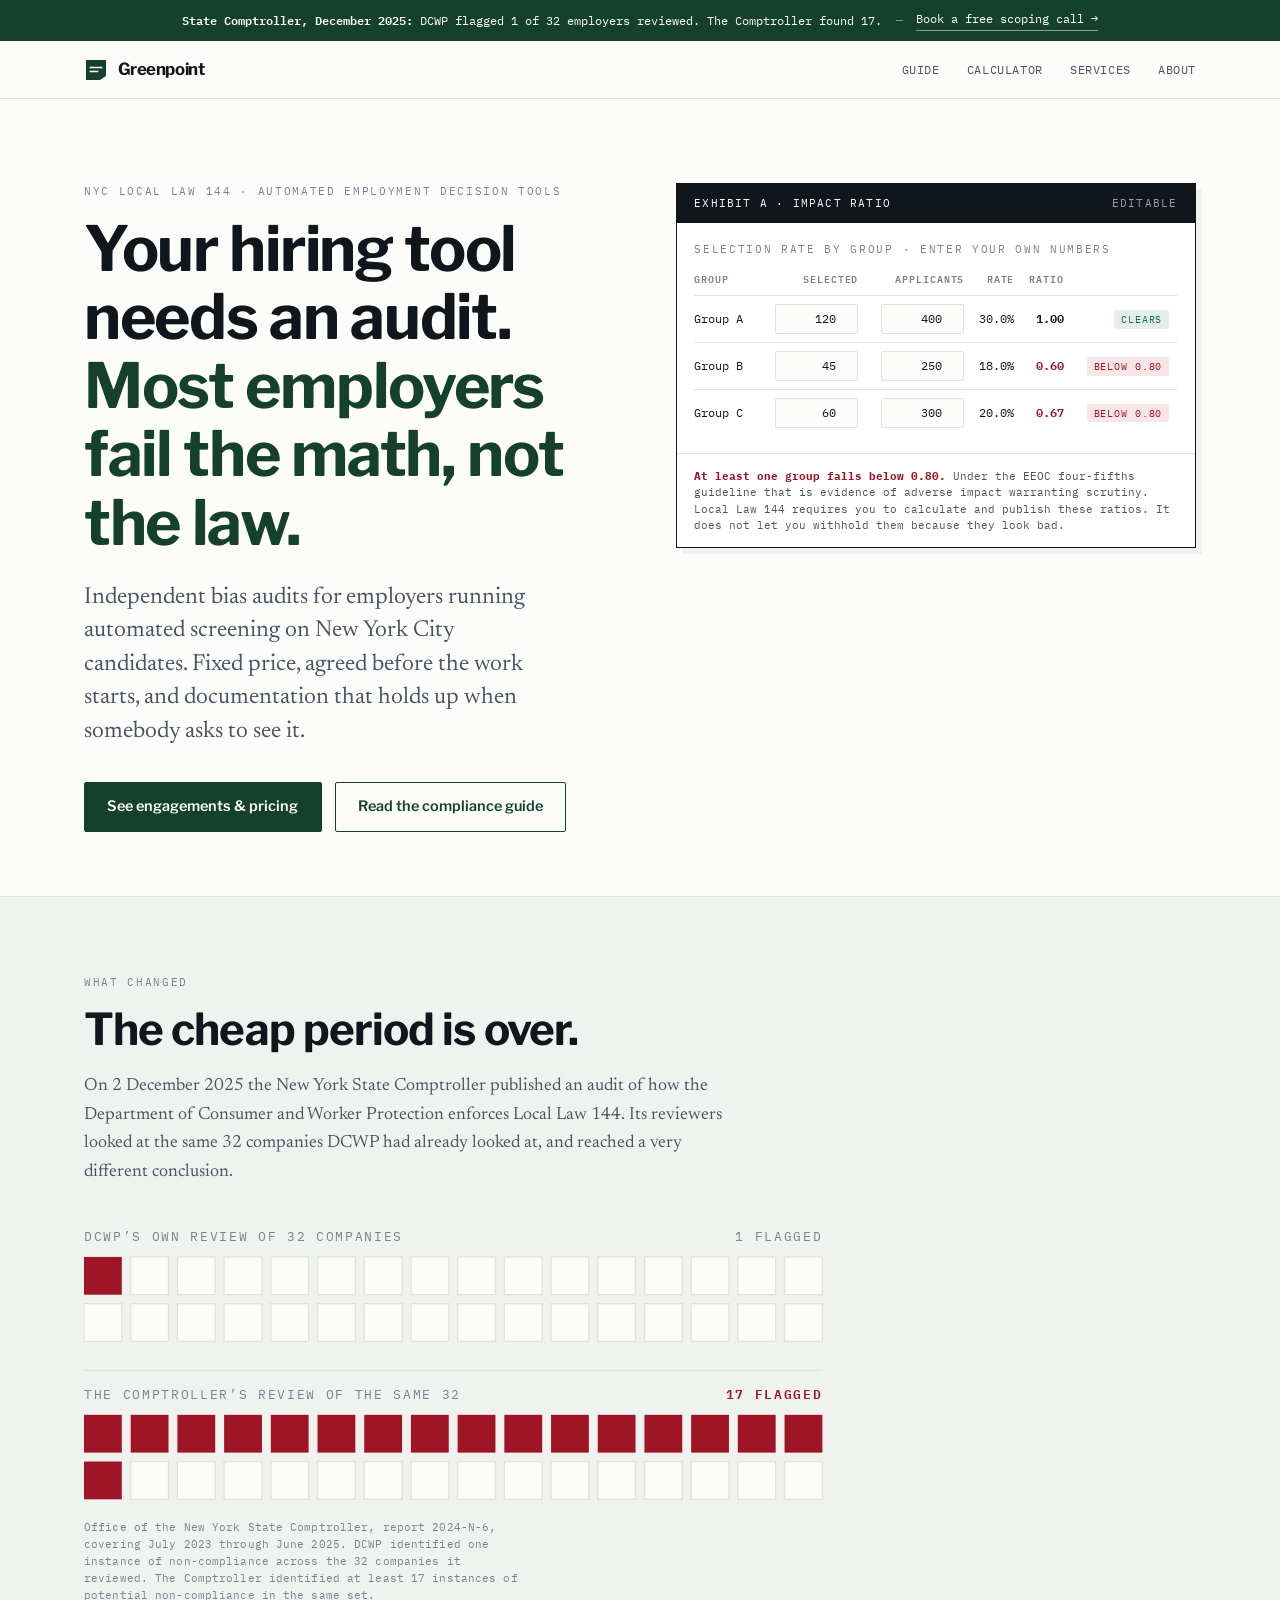
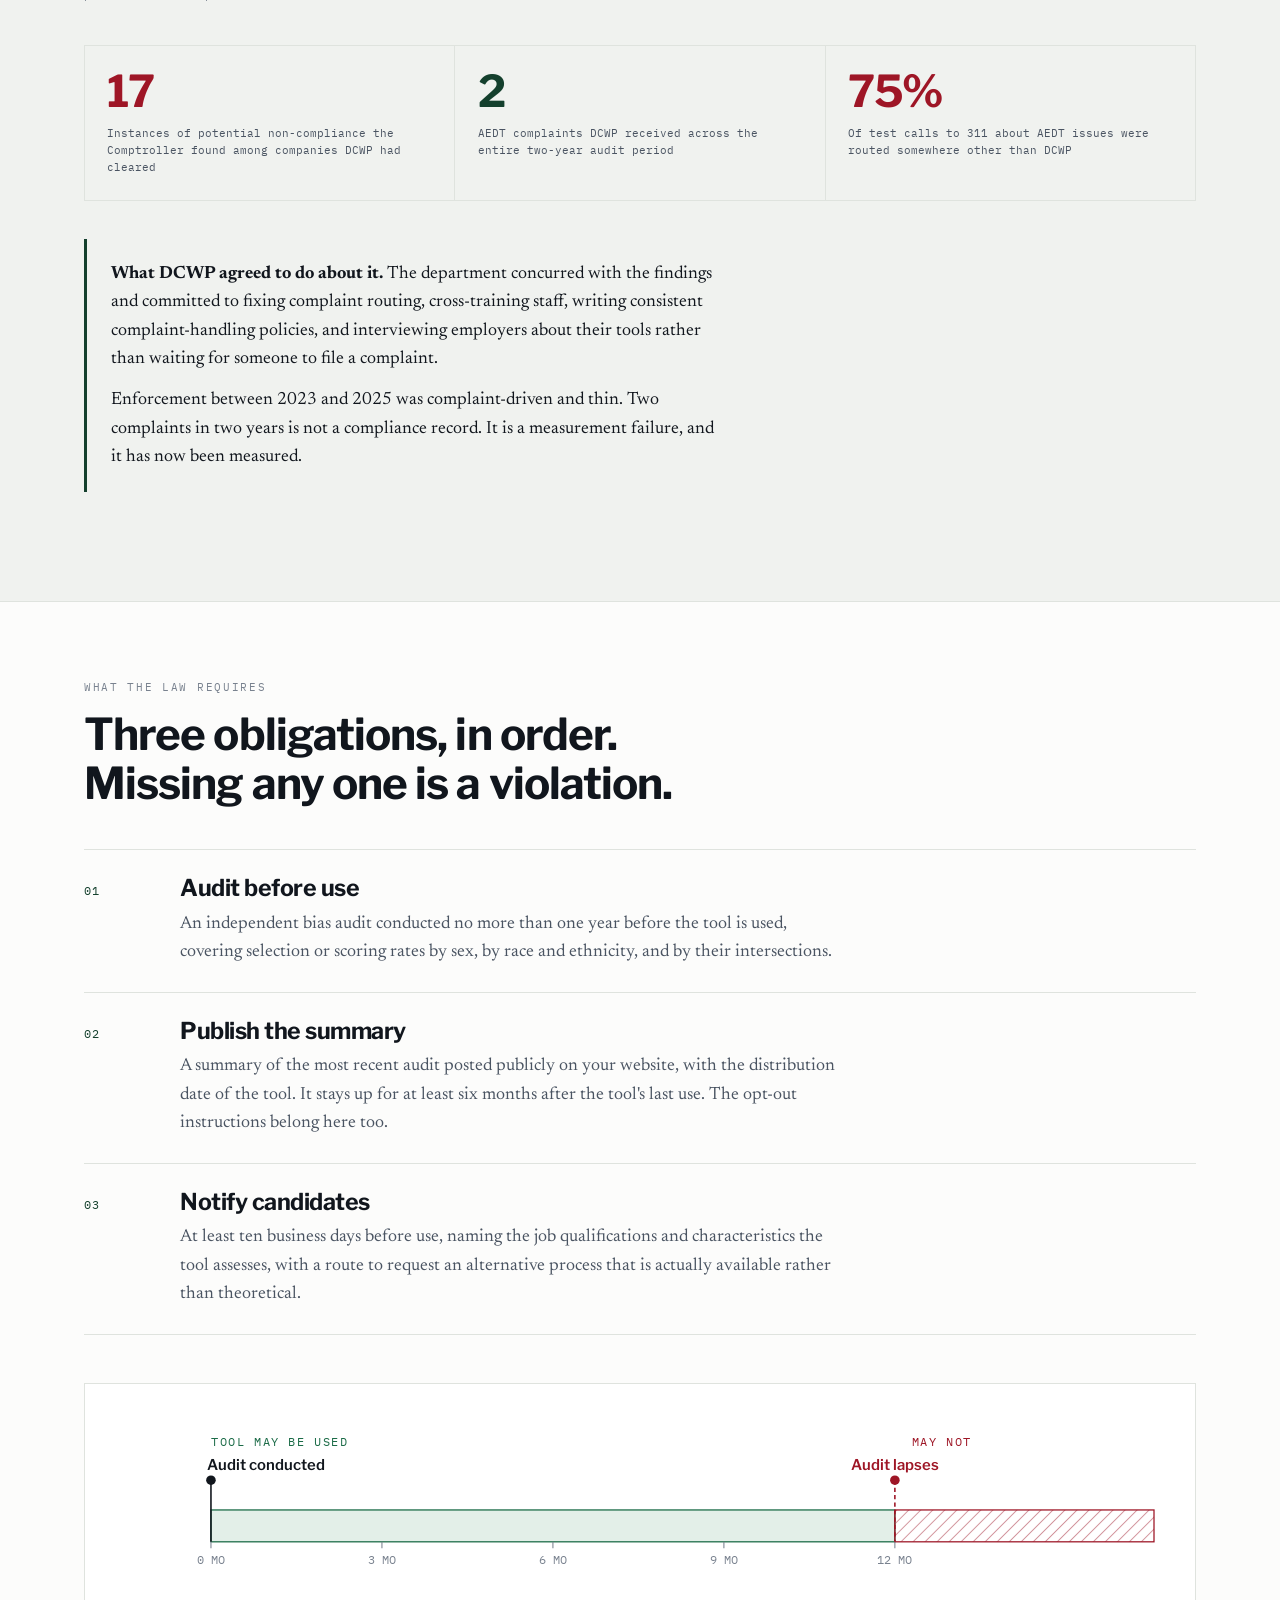
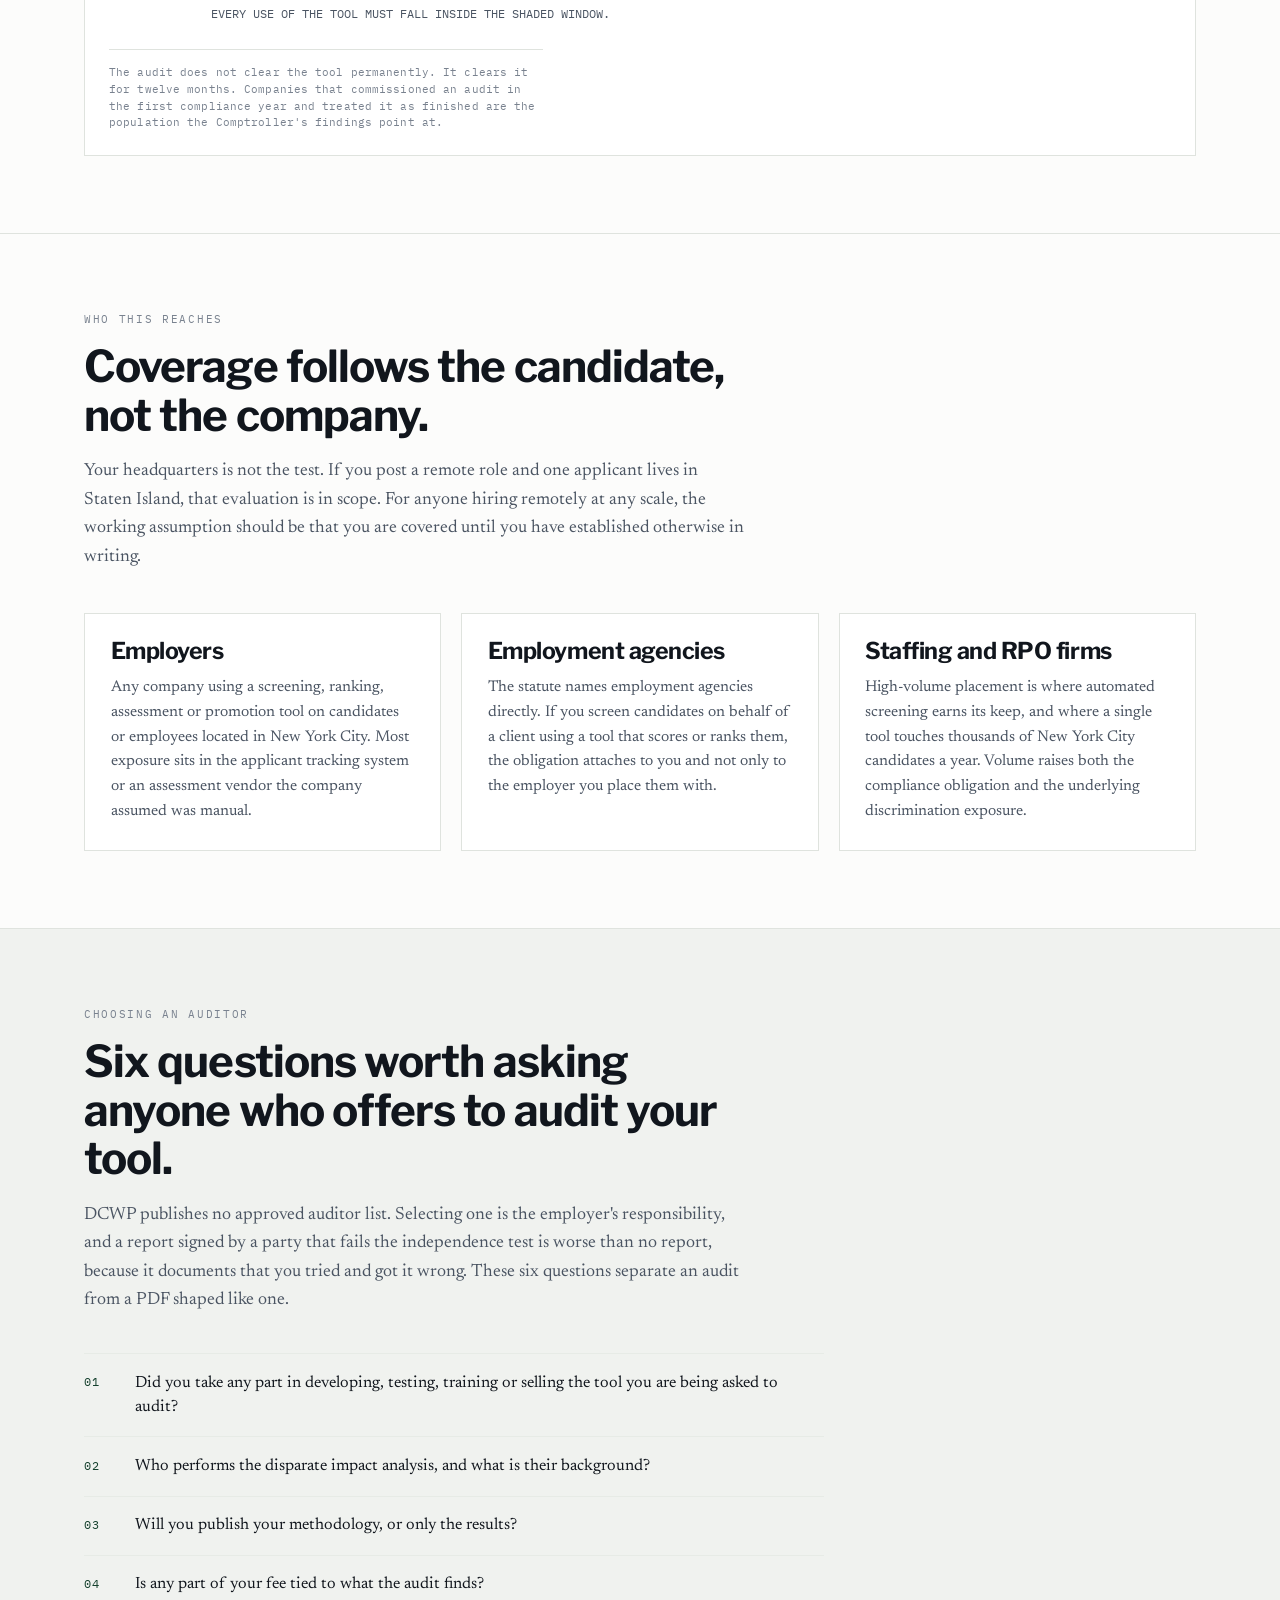
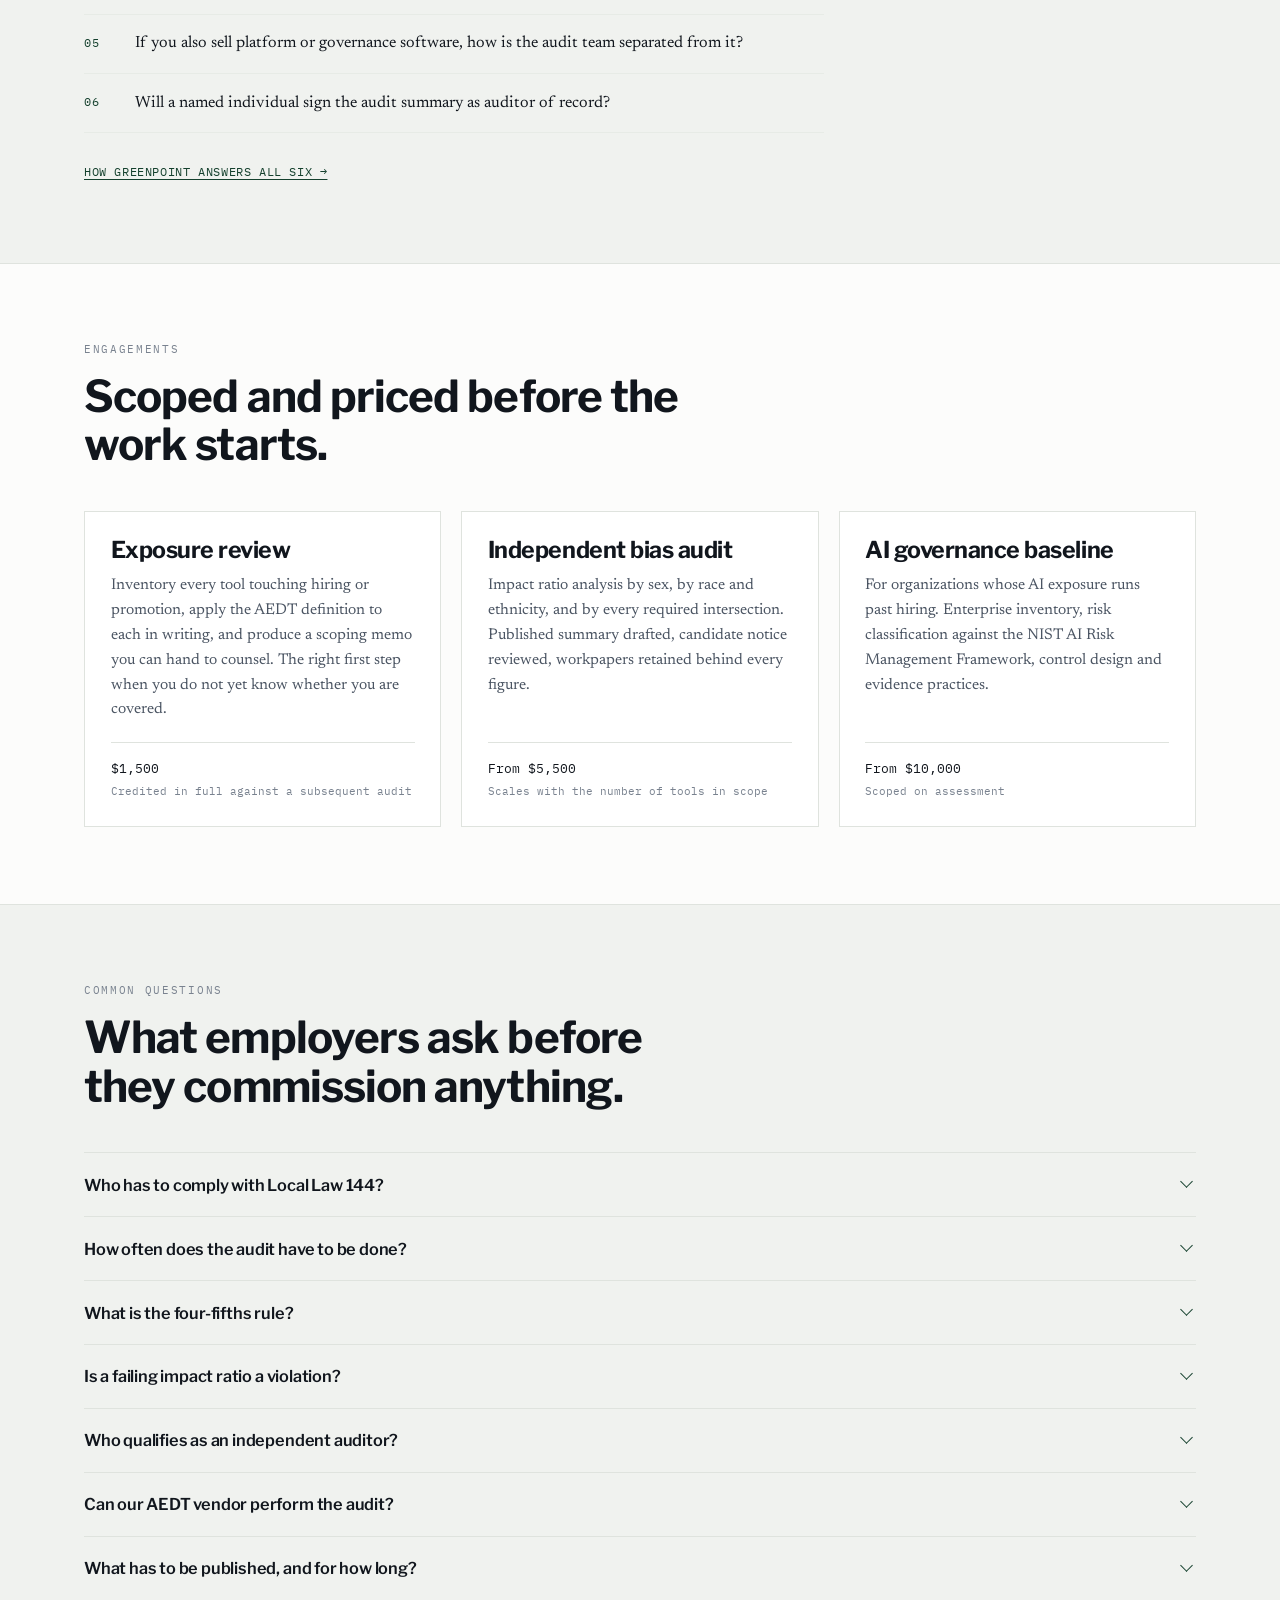
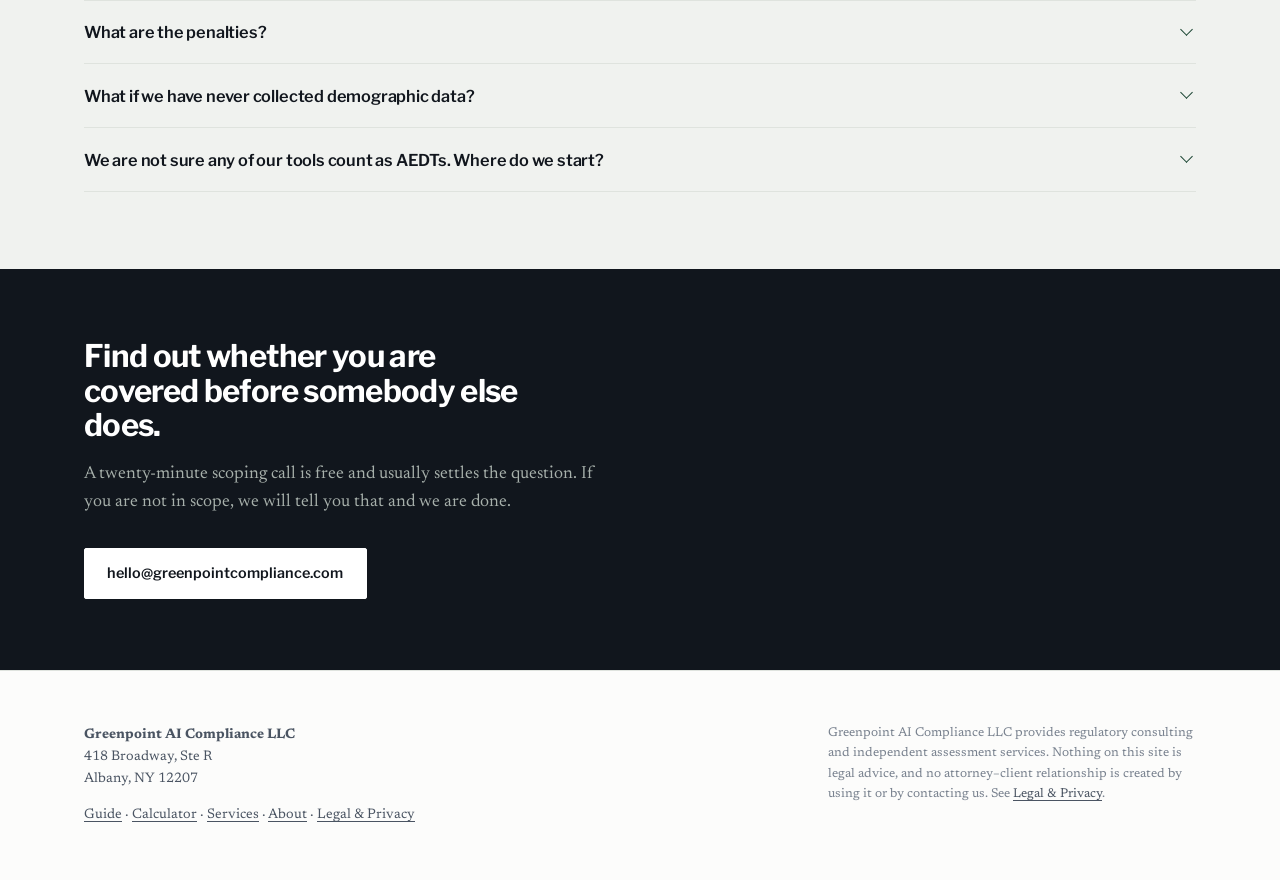
==== commit 0a0c876a: "Add files via upload" ====
--- a/index.html
+++ b/index.html
@@ -308,12 +308,12 @@
       <article class="card">
         <h3>Independent bias audit</h3>
         <p>Impact ratio analysis by sex, by race and ethnicity, and by every required intersection. Published summary drafted, candidate notice reviewed, workpapers retained behind every figure.</p>
-        <div class="price">From $9,000<span>Scales with the number of tools in scope</span></div>
+        <div class="price">From $5,500<span>Scales with the number of tools in scope</span></div>
       </article>
       <article class="card">
         <h3>AI governance baseline</h3>
         <p>For organizations whose AI exposure runs past hiring. Enterprise inventory, risk classification against the NIST AI Risk Management Framework, control design and evidence practices.</p>
-        <div class="price">From $15,000<span>Scoped on assessment</span></div>
+        <div class="price">From $10,000<span>Scoped on assessment</span></div>
       </article>
     </div>
   </div>
